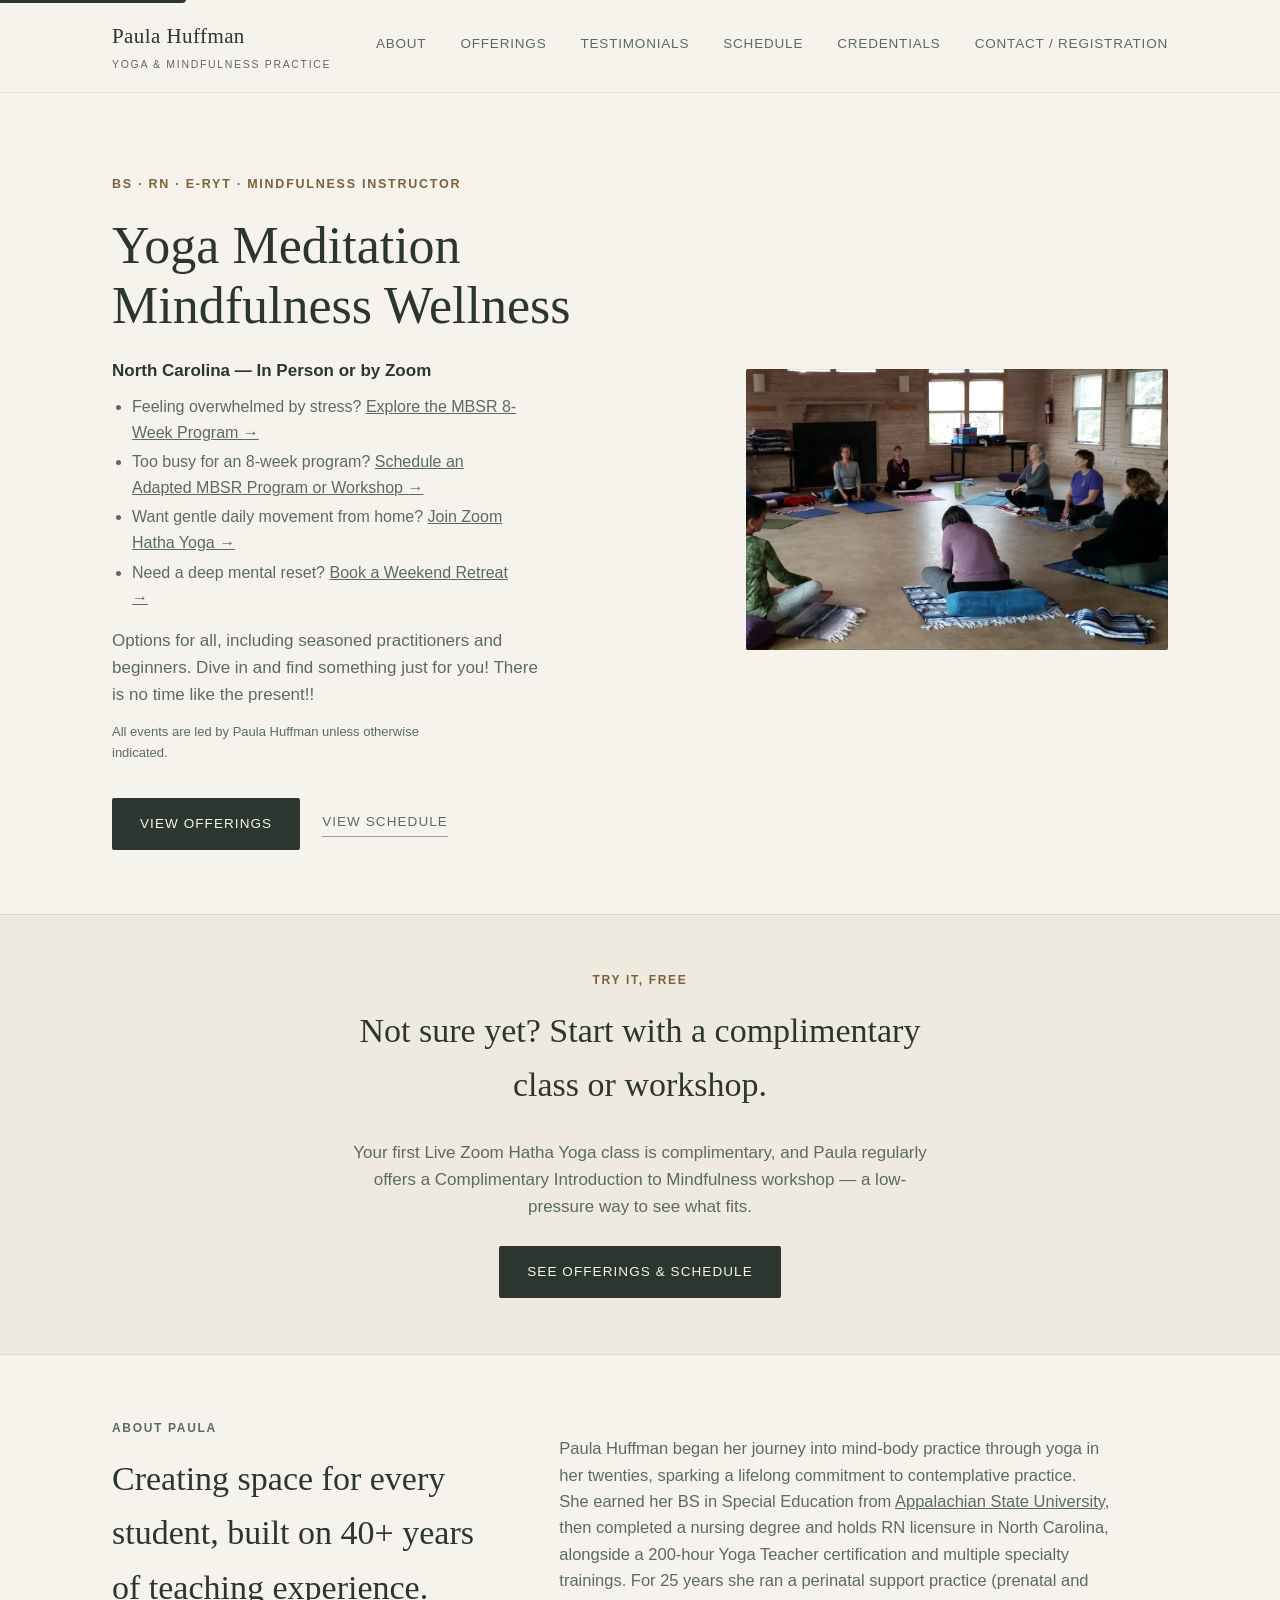
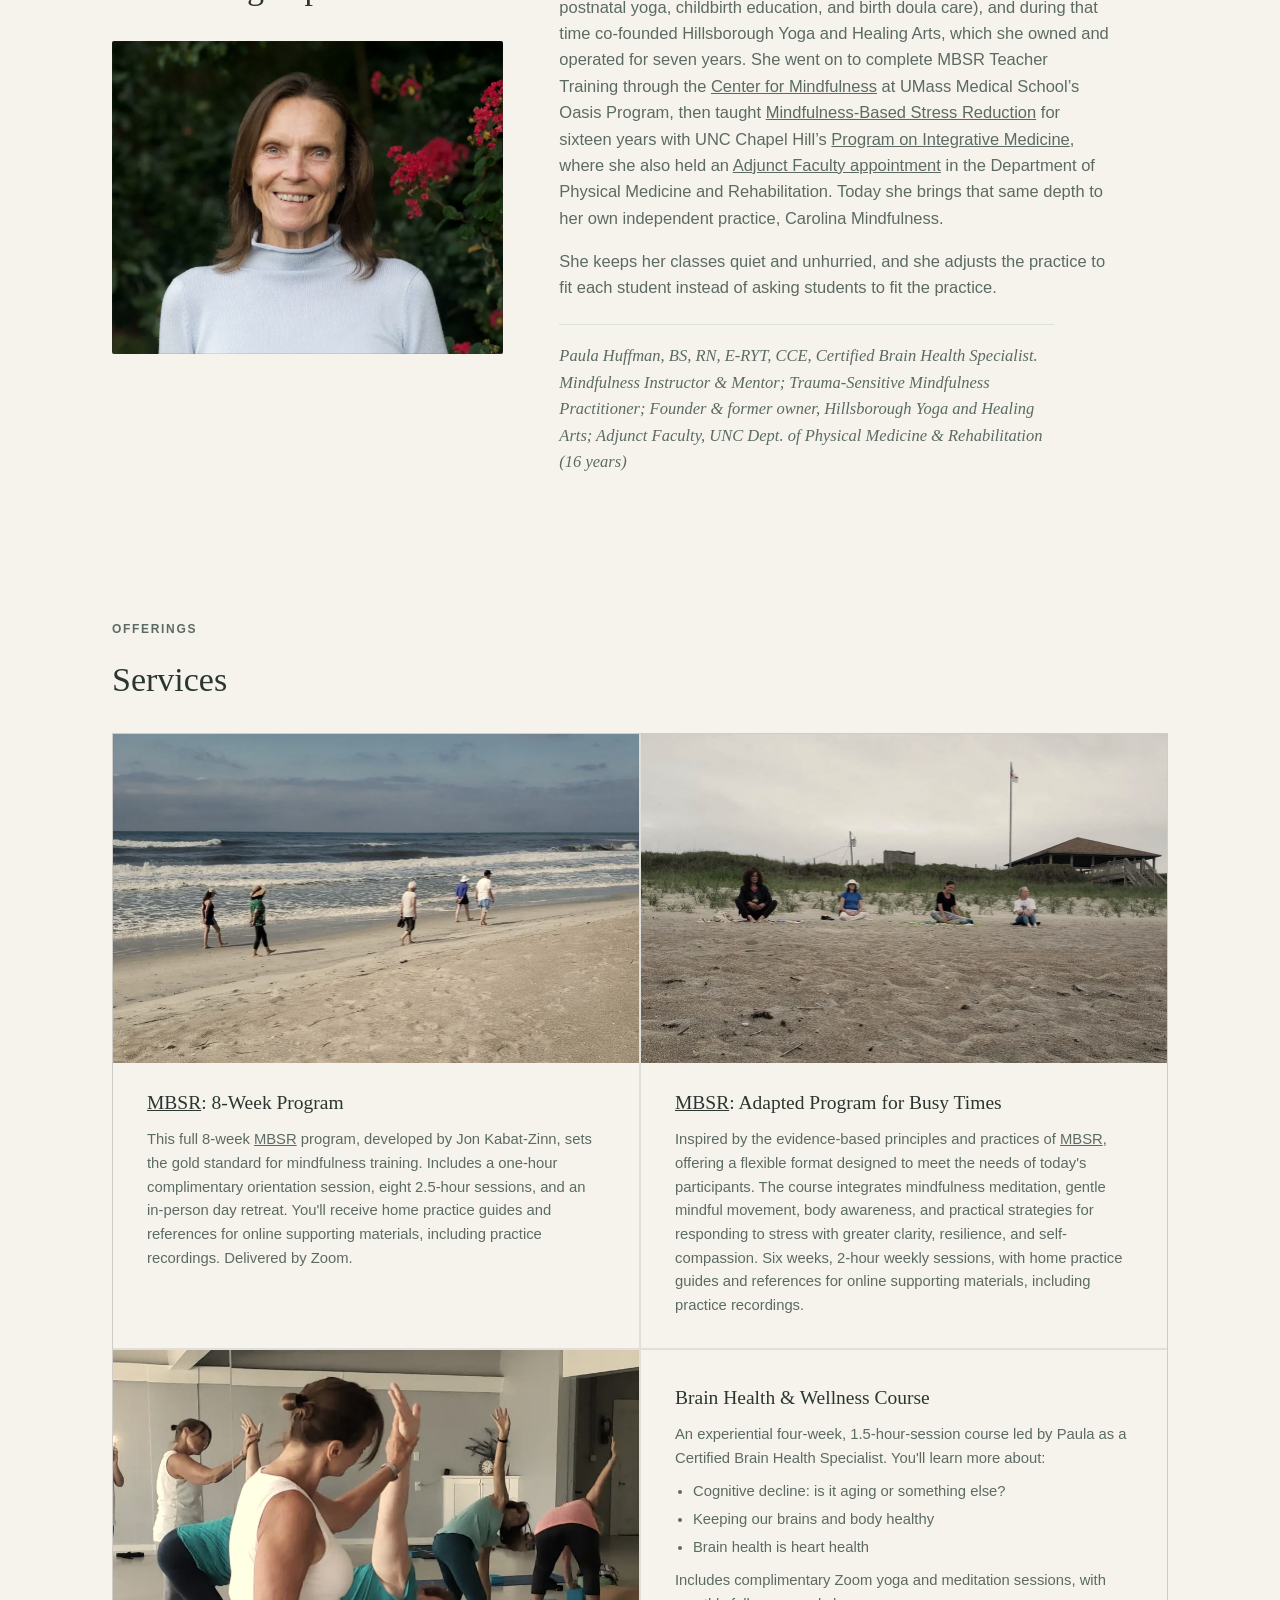
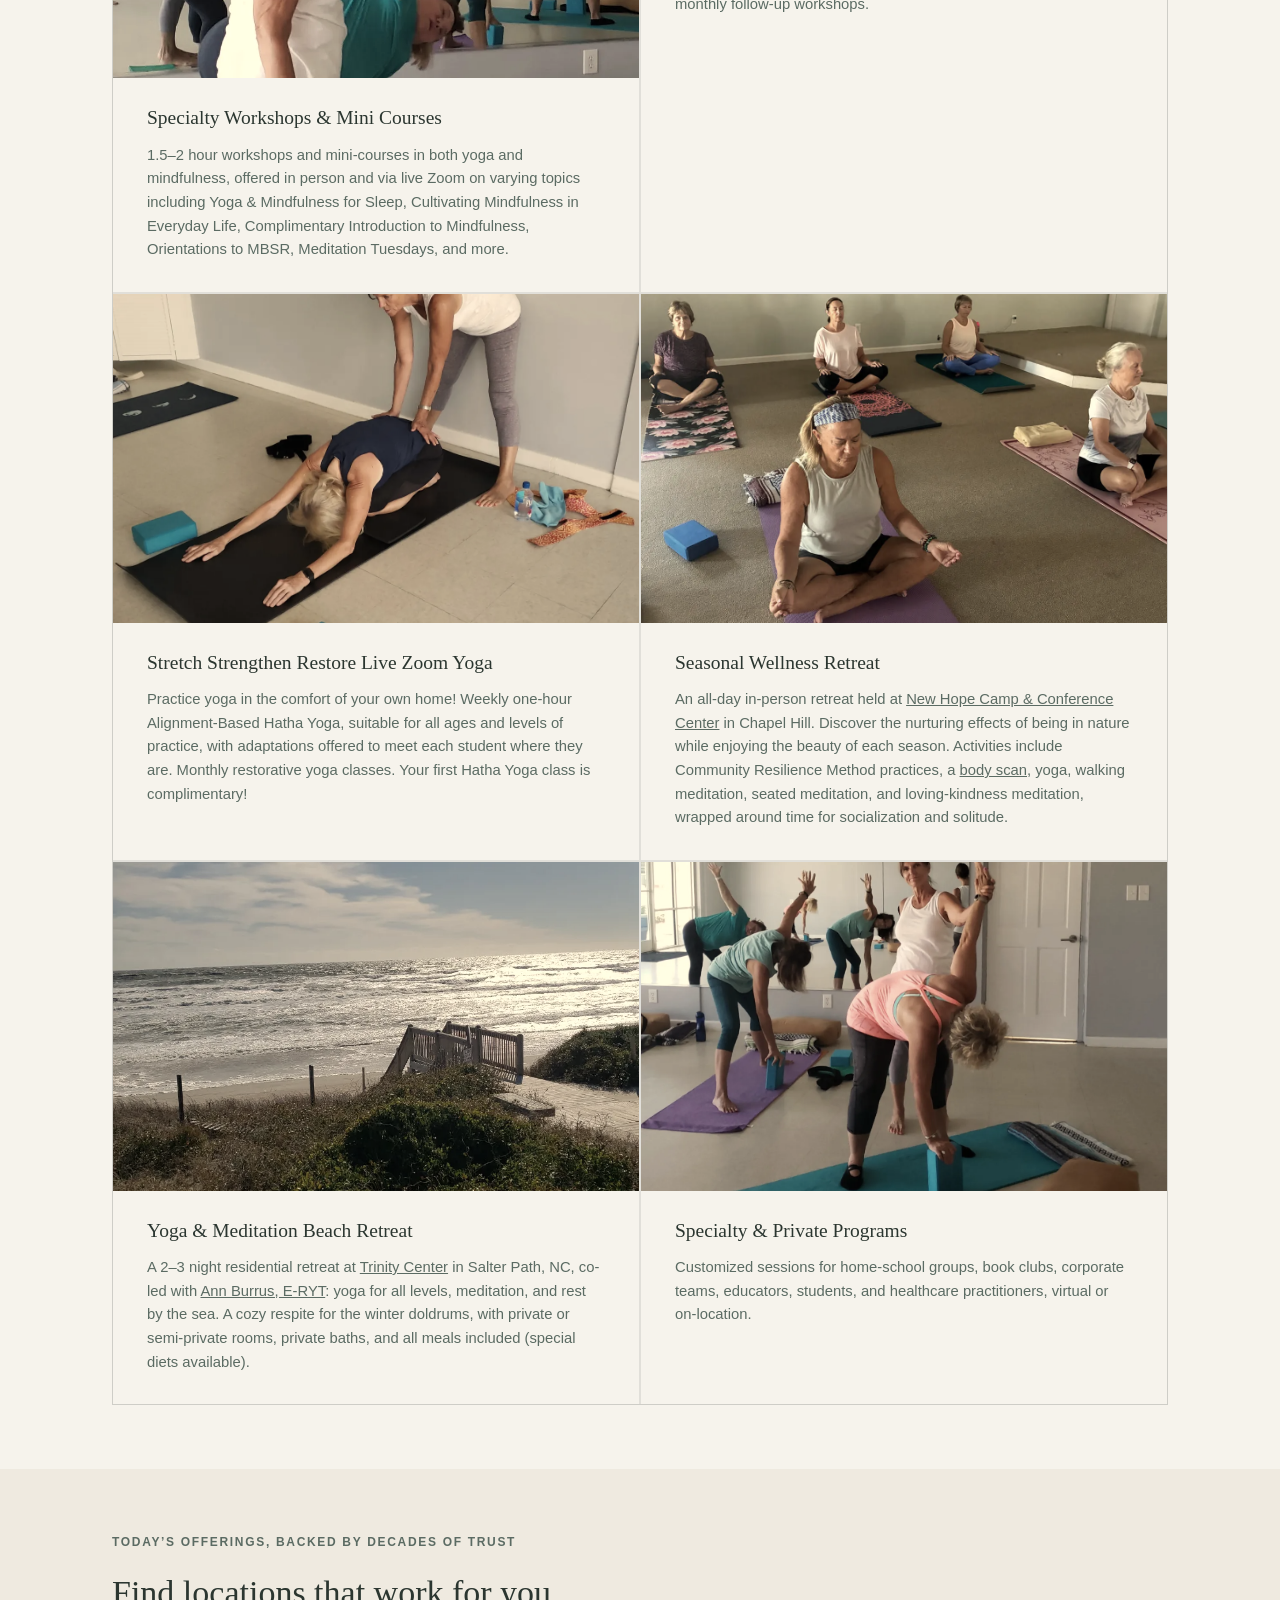
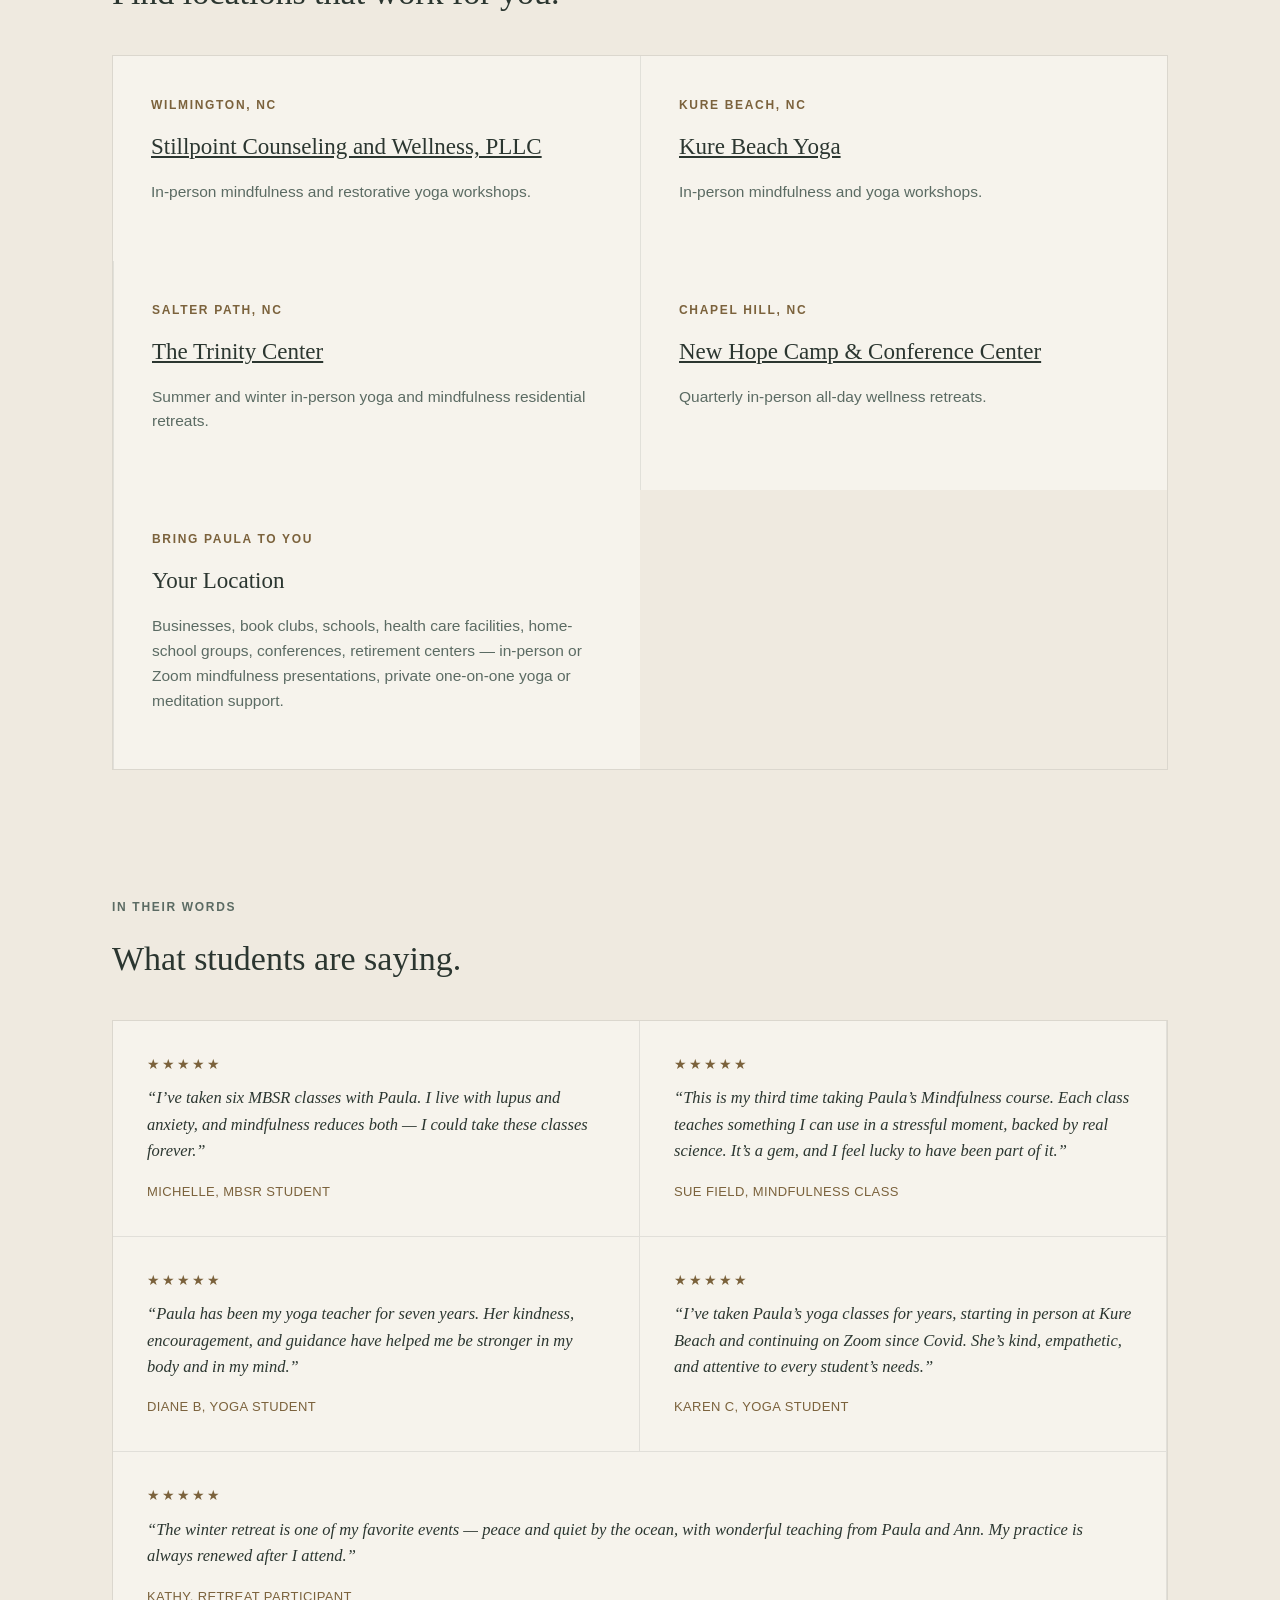
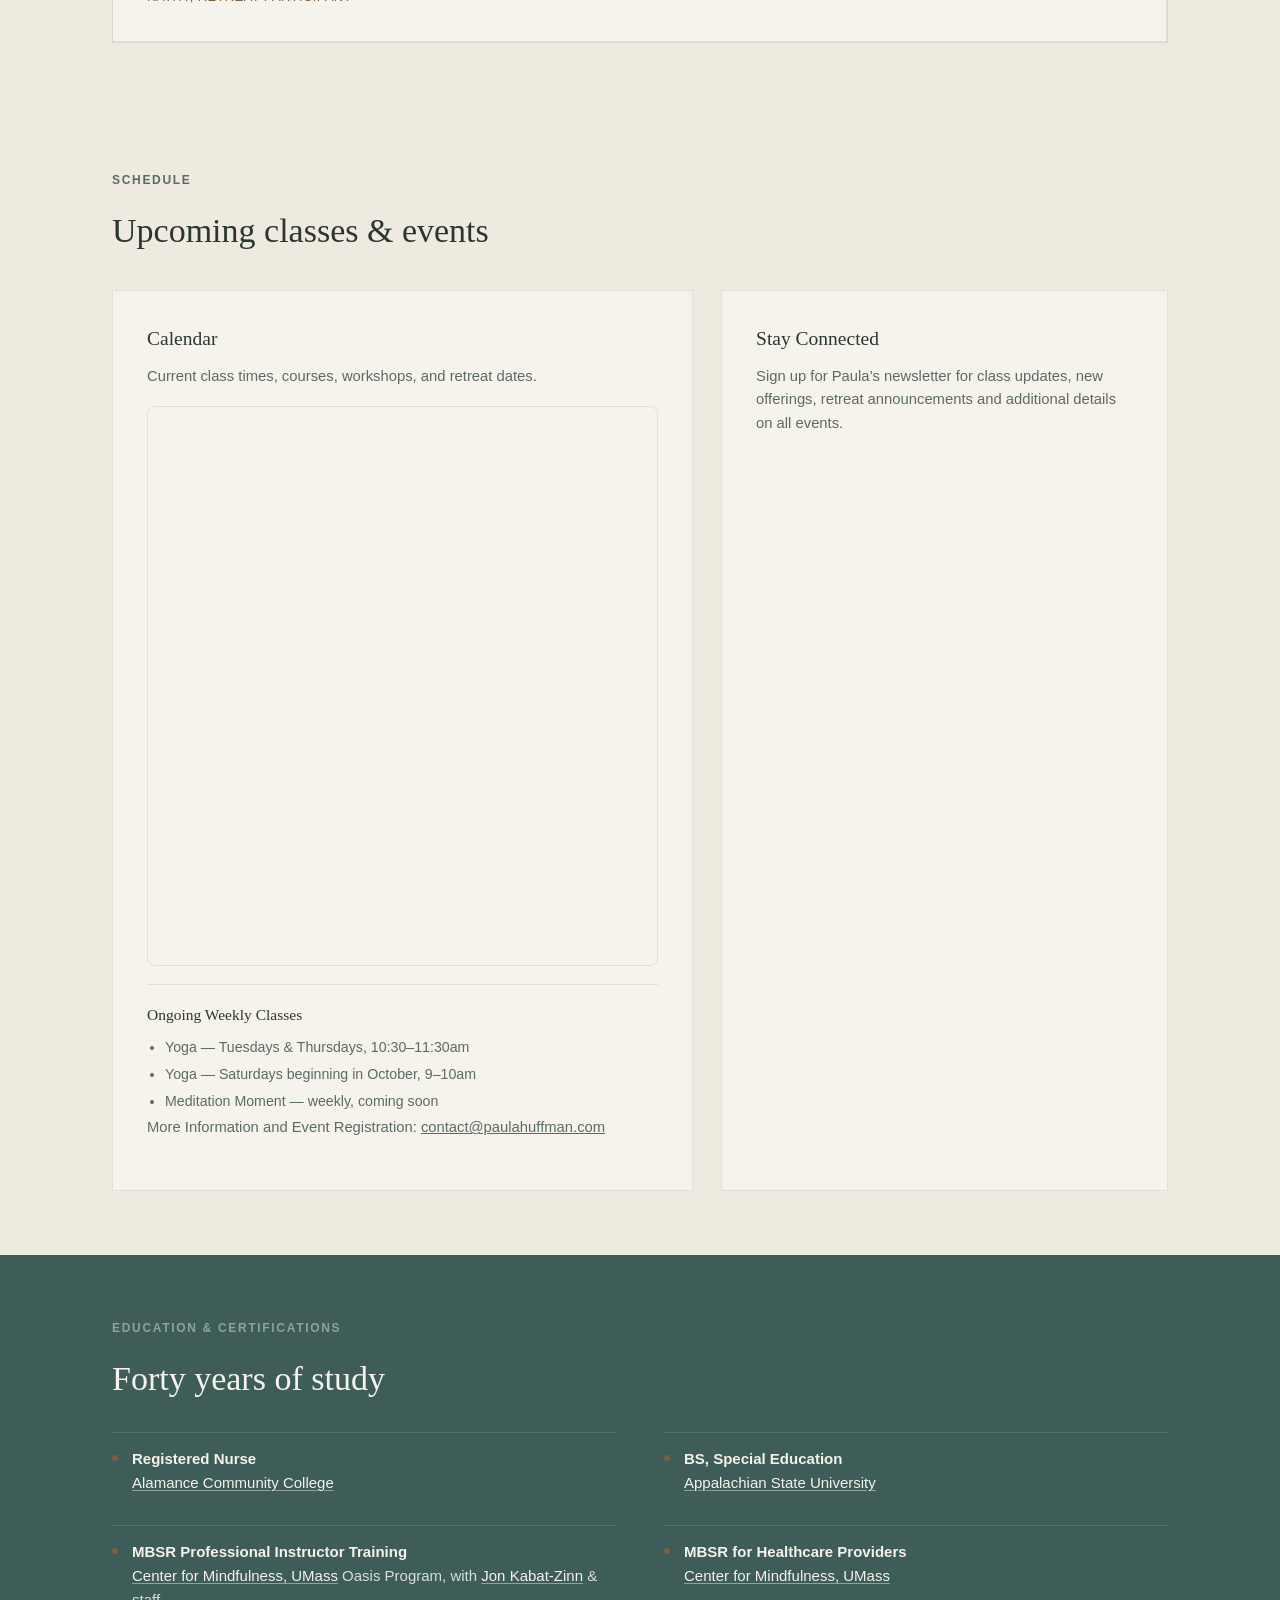
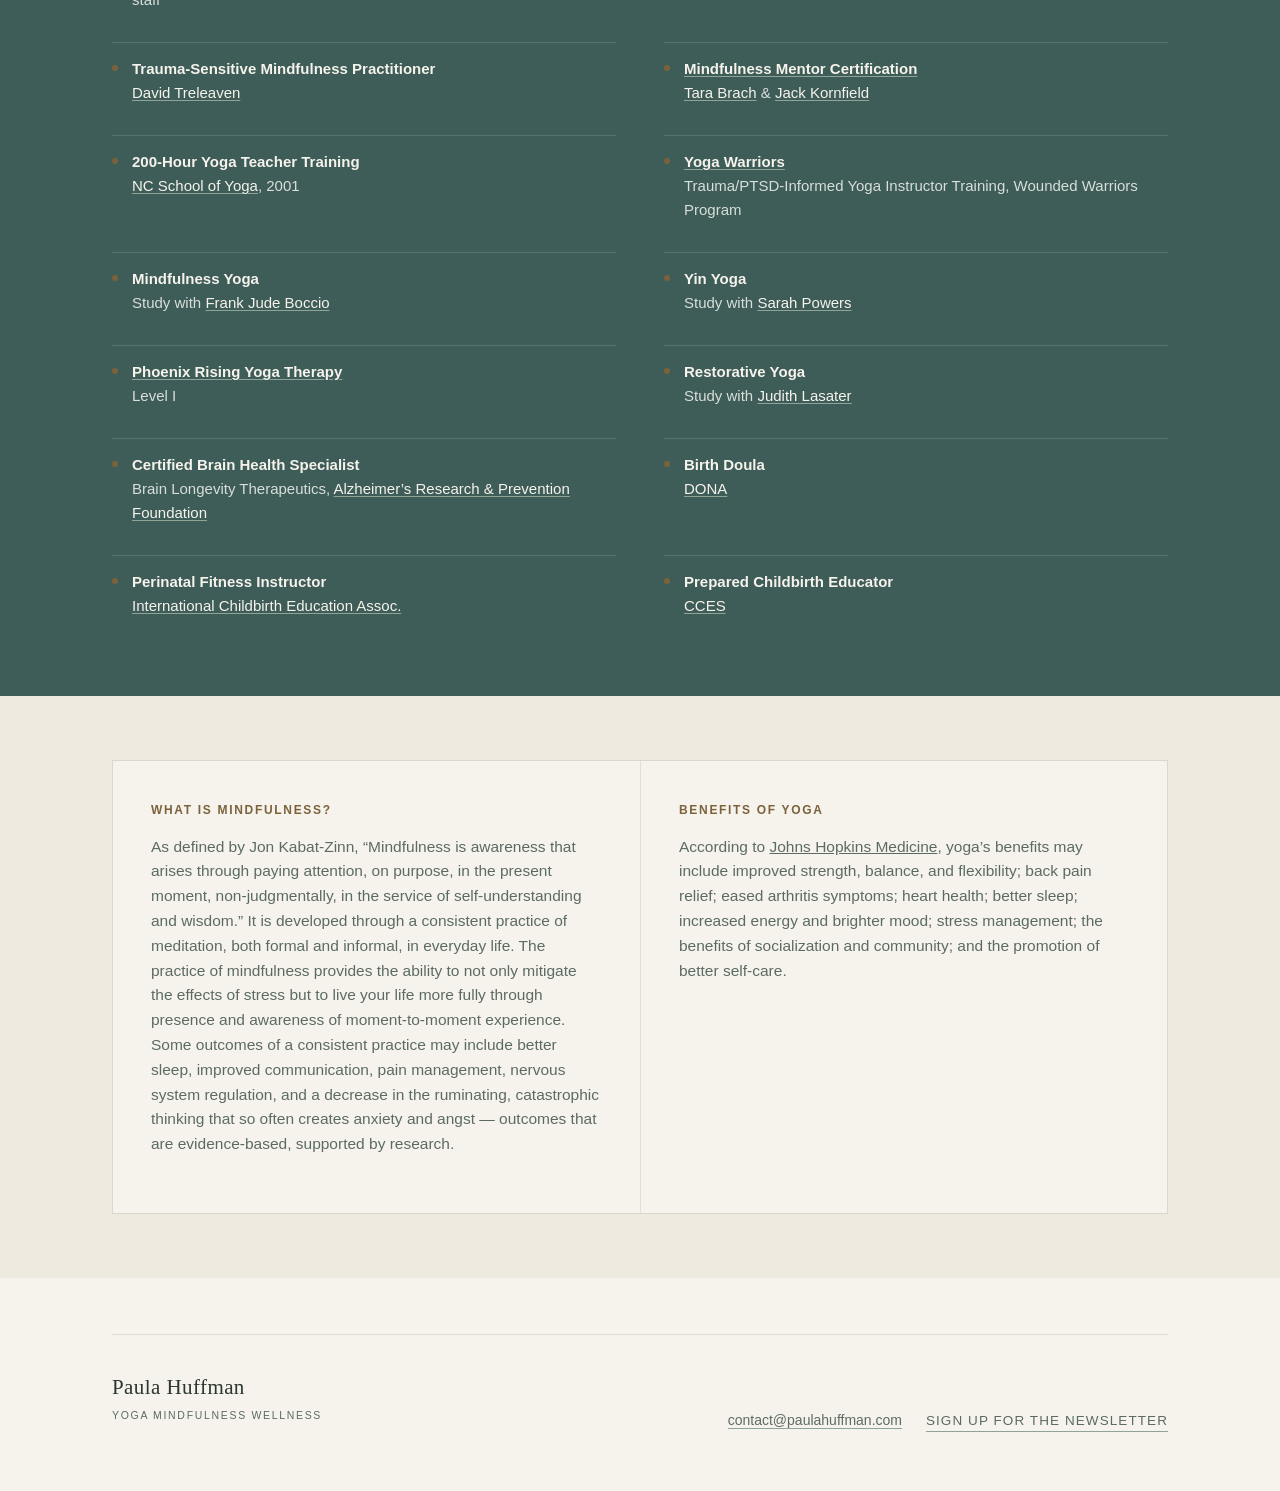
==== index.html @ 6eb78cbe "Expand structured data and add image sitemap entries Add WebSite + hasOfferCatalog (Course/Service p" ====
<!DOCTYPE html>
<html lang="en">
<head>
<meta charset="UTF-8">
<meta name="viewport" content="width=device-width, initial-scale=1.0">
<meta http-equiv="Content-Security-Policy" content="default-src 'self'; script-src 'self' https://app.icontact.com https://www.google.com https://www.gstatic.com https://www.googletagmanager.com; style-src 'self' 'unsafe-inline' https://app.icontact.com; frame-src https://calendar.google.com https://www.google.com; img-src 'self' data: https://app.icontact.com https://www.gstatic.com https://www.googletagmanager.com https://www.google-analytics.com https://*.google-analytics.com https://*.analytics.google.com; connect-src 'self' https://app.icontact.com https://www.google.com https://www.googletagmanager.com https://www.google-analytics.com https://*.google-analytics.com https://*.analytics.google.com; font-src 'self'; base-uri 'self'; form-action 'self' https://app.icontact.com; object-src 'none';">
<meta name="referrer" content="strict-origin-when-cross-origin">
<!-- Google Tag Manager -->
<script src="js/gtm-loader.js"></script>
<!-- End Google Tag Manager -->
<script src="js/motion-flag.js"></script>
<title>Paula Huffman | Yoga, Mindfulness &amp; MBSR Classes in NC &amp; Online</title>
<meta name="description" content="Yoga, mindfulness, and MBSR courses with Paula Huffman, BS RN E-RYT. Live Zoom and in-person classes, workshops, and retreats in North Carolina.">
<link rel="canonical" href="https://paulahuffman.com/">
<link rel="icon" href="favicon.svg" type="image/svg+xml">
<link rel="alternate icon" href="favicon.ico">

<meta property="og:type" content="website">
<meta property="og:url" content="https://paulahuffman.com/">
<meta property="og:title" content="Paula Huffman: Yoga, Mindfulness &amp; Integrative Practice">
<meta property="og:description" content="Yoga, mindfulness, and MBSR courses with Paula Huffman, BS RN E-RYT. Live Zoom and in-person classes, workshops, and retreats in North Carolina.">
<meta property="og:image" content="https://paulahuffman.com/images/about-headshot.jpg">
<meta property="og:locale" content="en_US">

<meta name="twitter:card" content="summary_large_image">
<meta name="twitter:title" content="Paula Huffman: Yoga, Mindfulness &amp; Integrative Practice">
<meta name="twitter:description" content="Yoga, mindfulness, and MBSR courses with Paula Huffman, BS RN E-RYT. Live Zoom and in-person classes, workshops, and retreats in North Carolina.">
<meta name="twitter:image" content="https://paulahuffman.com/images/about-headshot.jpg">

<script type="application/ld+json">
{
  "@context": "https://schema.org",
  "@graph": [
    {
      "@type": "WebSite",
      "@id": "https://paulahuffman.com/#website",
      "url": "https://paulahuffman.com/",
      "name": "Paula Huffman | Yoga, Mindfulness & MBSR Classes in NC & Online",
      "inLanguage": "en-US",
      "about": { "@id": "https://paulahuffman.com/#person" }
    },
    {
      "@type": "Person",
      "@id": "https://paulahuffman.com/#person",
      "name": "Paula Huffman",
      "url": "https://paulahuffman.com/",
      "image": "https://paulahuffman.com/images/about-headshot.jpg",
      "jobTitle": "Yoga & Mindfulness Instructor",
      "description": "Registered Nurse, E-RYT yoga teacher, and MBSR instructor with 40+ years in health and education, teaching yoga, mindfulness, and MBSR courses via Zoom and in-person in North Carolina.",
      "alumniOf": {
        "@type": "CollegeOrUniversity",
        "name": "UNC Chapel Hill School of Medicine, Program on Integrative Medicine"
      },
      "hasCredential": [
        { "@type": "EducationalOccupationalCredential", "credentialCategory": "Registered Nurse (RN)" },
        { "@type": "EducationalOccupationalCredential", "credentialCategory": "E-RYT (Experienced Registered Yoga Teacher)" },
        { "@type": "EducationalOccupationalCredential", "credentialCategory": "Mindfulness-Based Stress Reduction (MBSR) Instructor" }
      ],
      "knowsAbout": ["Mindfulness-Based Stress Reduction", "Restorative Yoga", "Yoga Therapy", "Brain Health", "Trauma-Sensitive Mindfulness"],
      "sameAs": ["https://www.google.com/search?kgmid=/g/11zxn520dd", "https://www.linkedin.com/in/paula-huffman-a95ba1229"],
      "makesOffer": [
        {
          "@type": "Offer",
          "itemOffered": {
            "@type": "Service",
            "name": "In-Person Yoga, Mindfulness & MBSR Instruction",
            "areaServed": [
              { "@type": "Place", "name": "Wilmington, NC & the Cape Fear Coast" },
              { "@type": "Place", "name": "NC Triangle (Orange & Durham Counties)" }
            ]
          }
        },
        {
          "@type": "Offer",
          "itemOffered": {
            "@type": "Service",
            "name": "Virtual Yoga, Mindfulness & MBSR Instruction via Zoom",
            "areaServed": { "@type": "State", "name": "North Carolina" }
          }
        }
      ],
      "hasOfferCatalog": {
        "@type": "OfferCatalog",
        "name": "Yoga, Mindfulness & MBSR Offerings",
        "itemListElement": [
          {
            "@type": "Offer",
            "itemOffered": {
              "@type": "Course",
              "name": "MBSR: 8-Week Program",
              "description": "An 8-week Mindfulness-Based Stress Reduction program developed by Jon Kabat-Zinn, delivered by Zoom, with a complimentary orientation, eight 2.5-hour sessions, and an in-person day retreat.",
              "provider": { "@id": "https://paulahuffman.com/#person" }
            }
          },
          {
            "@type": "Offer",
            "itemOffered": {
              "@type": "Course",
              "name": "MBSR: Adapted Program for Busy Times",
              "description": "A flexible six-week mindfulness and mindful movement course inspired by MBSR, with weekly 2-hour sessions.",
              "provider": { "@id": "https://paulahuffman.com/#person" }
            }
          },
          {
            "@type": "Offer",
            "itemOffered": {
              "@type": "Course",
              "name": "Specialty Workshops & Mini Courses",
              "description": "1.5-2 hour yoga and mindfulness workshops and mini-courses offered in person and via live Zoom on topics including Yoga & Mindfulness for Sleep and Cultivating Mindfulness in Everyday Life.",
              "provider": { "@id": "https://paulahuffman.com/#person" }
            }
          },
          {
            "@type": "Offer",
            "itemOffered": {
              "@type": "Course",
              "name": "Brain Health & Wellness Course",
              "description": "A four-week experiential course led by a Certified Brain Health Specialist, including complimentary Zoom yoga and meditation sessions.",
              "provider": { "@id": "https://paulahuffman.com/#person" }
            }
          },
          {
            "@type": "Offer",
            "itemOffered": {
              "@type": "Service",
              "name": "Stretch Strengthen Restore Live Zoom Yoga",
              "serviceType": "Yoga Instruction",
              "description": "Weekly one-hour Alignment-Based Hatha Yoga classes via Zoom, suitable for all ages and levels, with a complimentary first class.",
              "provider": { "@id": "https://paulahuffman.com/#person" }
            }
          },
          {
            "@type": "Offer",
            "itemOffered": {
              "@type": "Service",
              "name": "Seasonal Wellness Retreat",
              "serviceType": "Yoga & Mindfulness Retreat",
              "description": "An all-day in-person retreat at New Hope Camp & Conference Center in Chapel Hill combining yoga, walking meditation, seated meditation, and loving-kindness meditation.",
              "provider": { "@id": "https://paulahuffman.com/#person" },
              "areaServed": { "@type": "Place", "name": "Chapel Hill, NC" }
            }
          },
          {
            "@type": "Offer",
            "itemOffered": {
              "@type": "Service",
              "name": "Yoga & Meditation Beach Retreat",
              "serviceType": "Yoga & Mindfulness Retreat",
              "description": "A 2-3 night residential yoga and meditation retreat at Trinity Center in Salter Path, NC, co-led with Ann Burrus, E-RYT.",
              "provider": { "@id": "https://paulahuffman.com/#person" },
              "areaServed": { "@type": "Place", "name": "Salter Path, NC" }
            }
          },
          {
            "@type": "Offer",
            "itemOffered": {
              "@type": "Service",
              "name": "Specialty & Private Programs",
              "description": "Customized yoga and mindfulness sessions for home-school groups, book clubs, corporate teams, educators, students, and healthcare practitioners, virtual or on-location.",
              "provider": { "@id": "https://paulahuffman.com/#person" }
            }
          }
        ]
      },
      "review": [
        { "@type": "Review", "reviewBody": "I've taken six MBSR classes with Paula. I live with lupus and anxiety, and mindfulness reduces both - I could take these classes forever.", "author": { "@type": "Person", "name": "Michelle" }, "reviewRating": { "@type": "Rating", "ratingValue": "5", "bestRating": "5" } },
        { "@type": "Review", "reviewBody": "This is my third time taking Paula's Mindfulness course. Each class teaches something I can use in a stressful moment, backed by real science. It's a gem, and I feel lucky to have been part of it.", "author": { "@type": "Person", "name": "Sue Field" }, "reviewRating": { "@type": "Rating", "ratingValue": "5", "bestRating": "5" } },
        { "@type": "Review", "reviewBody": "Paula has been my yoga teacher for seven years. Her kindness, encouragement, and guidance have helped me be stronger in my body and in my mind.", "author": { "@type": "Person", "name": "Diane B" }, "reviewRating": { "@type": "Rating", "ratingValue": "5", "bestRating": "5" } },
        { "@type": "Review", "reviewBody": "I've taken Paula's yoga classes for years, starting in person at Kure Beach and continuing on Zoom since Covid. She's kind, empathetic, and attentive to every student's needs.", "author": { "@type": "Person", "name": "Karen C" }, "reviewRating": { "@type": "Rating", "ratingValue": "5", "bestRating": "5" } },
        { "@type": "Review", "reviewBody": "The winter retreat is one of my favorite events - peace and quiet by the ocean, with wonderful teaching from Paula and Ann. My practice is always renewed after I attend.", "author": { "@type": "Person", "name": "Kathy" }, "reviewRating": { "@type": "Rating", "ratingValue": "5", "bestRating": "5" } }
      ]
    }
  ]
}
</script>
<link rel="stylesheet" href="css/main.css">
</head>
<body>
<a href="#main-content" class="skip-link">Skip to main content</a>
<!-- Google Tag Manager (noscript) -->
<noscript><iframe src="https://www.googletagmanager.com/ns.html?id=GTM-5GCBZDFH"
height="0" width="0" style="display:none;visibility:hidden"></iframe></noscript>
<!-- End Google Tag Manager (noscript) -->

<header>
  <div class="wrap">
    <div class="wordmark">Paula Huffman<small>Yoga &amp; Mindfulness Practice</small></div>
    <nav aria-label="Main Navigation">
      <a href="#about">About</a>
      <a href="#offerings">Offerings</a>
      <a href="#testimonials">Testimonials</a>
      <a href="#schedule">Schedule</a>
      <a href="#credentials">Credentials</a>
      <a href="#contact">Contact / Registration</a>
    </nav>
  </div>
</header>

<main id="main-content">
<section class="hero">
  <div class="wrap">
    <div>
      <span class="eyebrow hero-load d1">BS &middot; RN &middot; E&#8209;RYT &middot; Mindfulness Instructor</span>
      <h1 class="hero-load d2">Yoga Meditation Mindfulness Wellness</h1>
      <p class="hero-lead hero-load d3">North Carolina &mdash; In Person or by Zoom</p>
      <ul class="hero-list hero-load d3">
        <li>Feeling overwhelmed by stress? <a href="#offerings">Explore the MBSR 8-Week Program &rarr;</a></li>
        <li>Too busy for an 8-week program? <a href="#offerings">Schedule an Adapted MBSR Program or Workshop &rarr;</a></li>
        <li>Want gentle daily movement from home? <a href="#offerings">Join Zoom Hatha Yoga &rarr;</a></li>
        <li>Need a deep mental reset? <a href="#offerings">Book a Weekend Retreat &rarr;</a></li>
      </ul>
      <p class="hero-sub hero-load d3">Options for all, including seasoned practitioners and beginners. Dive in and find something just for you! There is no time like the present!!</p>
      <p class="hero-fine hero-load d3">All events are led by Paula Huffman unless otherwise indicated.</p>
      <div class="cta-row hero-load d4">
        <a class="btn" href="#offerings">View Offerings</a>
        <a class="btn-ghost" href="#schedule">View Schedule</a>
      </div>
    </div>
    <div class="hero-portrait hero-load">
      <picture>
        <source srcset="images/hero-portrait.webp" type="image/webp">
        <img src="images/hero-portrait.jpg" alt="A group meditation circle at one of Paula's yoga and mindfulness retreats" width="1359" height="796" loading="eager" fetchpriority="high" decoding="async">
      </picture>
    </div>
  </div>
</section>

<section class="cta-banner reveal">
  <div class="wrap">
    <span class="eyebrow-sm">Try It, Free</span>
    <h2>Not sure yet? Start with a complimentary class or workshop.</h2>
    <p>Your first Live Zoom Hatha Yoga class is complimentary, and Paula regularly offers a Complimentary Introduction to Mindfulness workshop &mdash; a low-pressure way to see what fits.</p>
    <a class="btn" href="#offerings">See Offerings &amp; Schedule</a>
  </div>
</section>

<section class="about reveal" id="about">
  <div class="wrap">
    <div>
      <span class="eyebrow-sm">About Paula</span>
      <h2>Creating space for every student, built on 40+ years of teaching experience.</h2>
      <div class="about-photo">
        <picture>
          <source srcset="images/about-headshot.webp" type="image/webp">
          <img src="images/about-headshot.jpg" alt="Paula Huffman, yoga and mindfulness instructor, smiling outdoors in front of flowering shrubs" width="1200" height="906" loading="lazy" decoding="async">
        </picture>
      </div>
    </div>
    <div>
      <p>Paula Huffman began her journey into mind-body practice through yoga in her twenties, sparking a lifelong commitment to contemplative practice. She earned her BS in Special Education from <a href="https://www.appstate.edu/" target="_blank" rel="noopener">Appalachian State University</a>, then completed a nursing degree and holds RN licensure in North Carolina, alongside a 200-hour Yoga Teacher certification and multiple specialty trainings. For 25 years she ran a perinatal support practice (prenatal and postnatal yoga, childbirth education, and birth doula care), and during that time co-founded Hillsborough Yoga and Healing Arts, which she owned and operated for seven years. She went on to complete MBSR Teacher Training through the <a href="https://www.ummhealth.org/services-treatments/center-mindfulness" target="_blank" rel="noopener">Center for Mindfulness</a> at UMass Medical School&rsquo;s Oasis Program, then taught <a href="https://en.wikipedia.org/wiki/Mindfulness-based_stress_reduction" target="_blank" rel="noopener">Mindfulness-Based Stress Reduction</a> for sixteen years with UNC Chapel Hill&rsquo;s <a href="https://www.med.unc.edu/phyrehab/pim/" target="_blank" rel="noopener">Program on Integrative Medicine</a>, where she also held an <a href="https://www.med.unc.edu/phyrehab/pim/directory/paula-huffman-bs-rn-eryt/" target="_blank" rel="noopener">Adjunct Faculty appointment</a> in the Department of Physical Medicine and Rehabilitation. Today she brings that same depth to her own independent practice, Carolina Mindfulness.</p>
      <p>She keeps her classes quiet and unhurried, and she adjusts the practice to fit each student instead of asking students to fit the practice.</p>
      <p class="credential-line">Paula Huffman, BS, RN, E&#8209;RYT, CCE, Certified Brain Health Specialist. Mindfulness Instructor &amp; Mentor; Trauma&#8209;Sensitive Mindfulness Practitioner; Founder &amp; former owner, Hillsborough Yoga and Healing Arts; Adjunct Faculty, UNC Dept. of Physical Medicine &amp; Rehabilitation (16 years)</p>
    </div>
  </div>
</section>

<section class="offerings reveal" id="offerings">
  <div class="wrap">
    <span class="eyebrow-sm">Offerings</span>
    <h2>Services</h2>
    <div class="services-grid">
      <article class="service-card has-photo">
        <div class="service-photo"><picture>
          <source srcset="images/offering-mbsr-8week.webp" type="image/webp">
          <img src="images/offering-mbsr-8week.jpg" alt="A group mindfulness walking meditation on the beach during Paula's MBSR program" width="1054" height="658" loading="lazy" decoding="async">
        </picture></div>
        <div class="service-body">
          <h3><a href="https://en.wikipedia.org/wiki/Mindfulness-based_stress_reduction" target="_blank" rel="noopener">MBSR</a>: 8-Week Program</h3>
          <p>This full 8-week <a href="https://en.wikipedia.org/wiki/Mindfulness-based_stress_reduction" target="_blank" rel="noopener">MBSR</a> program, developed by Jon Kabat-Zinn, sets the gold standard for mindfulness training. Includes a one-hour complimentary orientation session, eight 2.5-hour sessions, and an in-person day retreat. You'll receive home practice guides and references for online supporting materials, including practice recordings. Delivered by Zoom.</p>
        </div>
      </article>
      <article class="service-card has-photo">
        <div class="service-photo"><picture>
          <source srcset="images/offering-mbsr-adapted.webp" type="image/webp">
          <img src="images/offering-mbsr-adapted.jpg" alt="A group in mindfulness meditation on the beach during Paula's adapted MBSR program" width="1054" height="658" loading="lazy" decoding="async">
        </picture></div>
        <div class="service-body">
          <h3><a href="https://en.wikipedia.org/wiki/Mindfulness-based_stress_reduction" target="_blank" rel="noopener">MBSR</a>: Adapted Program for Busy Times</h3>
          <p>Inspired by the evidence-based principles and practices of <a href="https://en.wikipedia.org/wiki/Mindfulness-based_stress_reduction" target="_blank" rel="noopener">MBSR</a>, offering a flexible format designed to meet the needs of today's participants. The course integrates mindfulness meditation, gentle mindful movement, body awareness, and practical strategies for responding to stress with greater clarity, resilience, and self-compassion. Six weeks, 2-hour weekly sessions, with home practice guides and references for online supporting materials, including practice recordings.</p>
        </div>
      </article>
      <article class="service-card has-photo">
        <div class="service-photo"><picture>
          <source srcset="images/offering-workshops.webp" type="image/webp">
          <img src="images/offering-workshops.jpg" alt="Paula guiding students through a standing yoga stretch in a group workshop" width="924" height="1366" style="object-position:center 20%" loading="lazy" decoding="async">
        </picture></div>
        <div class="service-body">
          <h3>Specialty Workshops &amp; Mini Courses</h3>
          <p>1.5&ndash;2 hour workshops and mini-courses in both yoga and mindfulness, offered in person and via live Zoom on varying topics including Yoga &amp; Mindfulness for Sleep, Cultivating Mindfulness in Everyday Life, Complimentary Introduction to Mindfulness, Orientations to MBSR, Meditation Tuesdays, and more.</p>
        </div>
      </article>
      <article class="service-card">
        <h3>Brain Health &amp; Wellness Course</h3>
        <p>An experiential four-week, 1.5-hour-session course led by Paula as a Certified Brain Health Specialist. You'll learn more about:</p>
        <ul>
          <li>Cognitive decline: is it aging or something else?</li>
          <li>Keeping our brains and body healthy</li>
          <li>Brain health is heart health</li>
        </ul>
        <p>Includes complimentary Zoom yoga and meditation sessions, with monthly follow-up workshops.</p>
      </article>
      <article class="service-card has-photo">
        <div class="service-photo"><picture>
          <source srcset="images/offering-restore.webp" type="image/webp">
          <img src="images/offering-restore.jpg" alt="Paula assisting a student in a restorative forward fold" width="1233" height="1200" loading="lazy" decoding="async">
        </picture></div>
        <div class="service-body">
          <h3>Stretch Strengthen Restore Live Zoom Yoga</h3>
          <p>Practice yoga in the comfort of your own home! Weekly one-hour Alignment-Based Hatha Yoga, suitable for all ages and levels of practice, with adaptations offered to meet each student where they are. Monthly restorative yoga classes. Your first Hatha Yoga class is complimentary!</p>
        </div>
      </article>
      <article class="service-card has-photo">
        <div class="service-photo"><picture>
          <source srcset="images/offering-seasonal-retreat.webp" type="image/webp">
          <img src="images/offering-seasonal-retreat.jpg" alt="Students in seated mindfulness meditation during one of Paula's yoga classes" width="1200" height="770" loading="lazy" decoding="async">
        </picture></div>
        <div class="service-body">
          <h3>Seasonal Wellness Retreat</h3>
          <p>An all-day in-person retreat held at <a href="https://www.newhopeccc.org/" target="_blank" rel="noopener">New Hope Camp &amp; Conference Center</a> in Chapel Hill. Discover the nurturing effects of being in nature while enjoying the beauty of each season. Activities include Community Resilience Method practices, a <a href="https://ggia.berkeley.edu/practice/body_scan_meditation" target="_blank" rel="noopener">body scan</a>, yoga, walking meditation, seated meditation, and loving-kindness meditation, wrapped around time for socialization and solitude.</p>
        </div>
      </article>
      <article class="service-card has-photo">
        <div class="service-photo"><picture>
          <source srcset="images/offering-beach-retreat.webp" type="image/webp">
          <img src="images/offering-beach-retreat.jpg" alt="The beach boardwalk at Trinity Center in Salter Path, NC, site of Paula's yoga and meditation beach retreat" width="816" height="1144" loading="lazy" decoding="async">
        </picture></div>
        <div class="service-body">
          <h3>Yoga &amp; Meditation Beach Retreat</h3>
          <p>A 2&ndash;3 night residential retreat at <a href="https://trinity-ctr.org/" target="_blank" rel="noopener">Trinity Center</a> in Salter Path, NC, co-led with <a href="https://chathammills.studio/teachers/ann-burrus" target="_blank" rel="noopener">Ann Burrus, E&#8209;RYT</a>: yoga for all levels, meditation, and rest by the sea. A cozy respite for the winter doldrums, with private or semi-private rooms, private baths, and all meals included (special diets available).</p>
        </div>
      </article>
      <article class="service-card has-photo">
        <div class="service-photo"><picture>
          <source srcset="images/offering-private.webp" type="image/webp">
          <img src="images/offering-private.jpg" alt="Paula demonstrating a standing yoga pose during a private session" width="1329" height="1200" loading="lazy" decoding="async">
        </picture></div>
        <div class="service-body">
          <h3>Specialty &amp; Private Programs</h3>
          <p>Customized sessions for home-school groups, book clubs, corporate teams, educators, students, and healthcare practitioners, virtual or on-location.</p>
        </div>
      </article>
    </div>
  </div>
</section>

<section class="contexts reveal" id="practice">
  <div class="wrap">
    <span class="eyebrow-sm">Today&rsquo;s Offerings, Backed By Decades Of Trust</span>
    <h2>Find locations that work for you.</h2>
  </div>
  <div class="wrap" style="padding-top:8px;">
    <div class="context-grid">
      <div class="context-card">
        <span class="eyebrow-sm">Wilmington, NC</span>
        <h3><a href="https://stillpointcounselingandwellness.com/" target="_blank" rel="noopener">Stillpoint Counseling and Wellness, PLLC</a></h3>
        <p>In-person mindfulness and restorative yoga workshops.</p>
      </div>
      <div class="context-card">
        <span class="eyebrow-sm">Kure Beach, NC</span>
        <h3><a href="https://kurebeachyoga.com" target="_blank" rel="noopener">Kure Beach Yoga</a></h3>
        <p>In-person mindfulness and yoga workshops.</p>
      </div>
      <div class="context-card">
        <span class="eyebrow-sm">Salter Path, NC</span>
        <h3><a href="https://trinity-ctr.org/" target="_blank" rel="noopener">The Trinity Center</a></h3>
        <p>Summer and winter in-person yoga and mindfulness residential retreats.</p>
      </div>
      <div class="context-card">
        <span class="eyebrow-sm">Chapel Hill, NC</span>
        <h3><a href="https://www.newhopeccc.org/" target="_blank" rel="noopener">New Hope Camp &amp; Conference Center</a></h3>
        <p>Quarterly in-person all-day wellness retreats.</p>
      </div>
      <div class="context-card">
        <span class="eyebrow-sm">Bring Paula To You</span>
        <h3>Your Location</h3>
        <p>Businesses, book clubs, schools, health care facilities, home-school groups, conferences, retirement centers &mdash; in-person or Zoom mindfulness presentations, private one-on-one yoga or meditation support.</p>
      </div>
    </div>
  </div>
</section>

<section class="testimonials reveal" id="testimonials">
  <div class="wrap">
    <span class="eyebrow-sm">In Their Words</span>
    <h2>What students are saying.</h2>
  </div>
  <div class="wrap" style="padding-top:8px;">
    <div class="testimonial-grid">
      <div class="testimonial-card">
        <span class="testimonial-stars" role="img" aria-label="5 out of 5 stars">&#9733;&#9733;&#9733;&#9733;&#9733;</span>
        <p>&ldquo;I&rsquo;ve taken six MBSR classes with Paula. I live with lupus and anxiety, and mindfulness reduces both &mdash; I could take these classes forever.&rdquo;</p>
        <span class="testimonial-name">Michelle, MBSR Student</span>
      </div>
      <div class="testimonial-card">
        <span class="testimonial-stars" role="img" aria-label="5 out of 5 stars">&#9733;&#9733;&#9733;&#9733;&#9733;</span>
        <p>&ldquo;This is my third time taking Paula&rsquo;s Mindfulness course. Each class teaches something I can use in a stressful moment, backed by real science. It&rsquo;s a gem, and I feel lucky to have been part of it.&rdquo;</p>
        <span class="testimonial-name">Sue Field, Mindfulness Class</span>
      </div>
      <div class="testimonial-card">
        <span class="testimonial-stars" role="img" aria-label="5 out of 5 stars">&#9733;&#9733;&#9733;&#9733;&#9733;</span>
        <p>&ldquo;Paula has been my yoga teacher for seven years. Her kindness, encouragement, and guidance have helped me be stronger in my body and in my mind.&rdquo;</p>
        <span class="testimonial-name">Diane B, Yoga Student</span>
      </div>
      <div class="testimonial-card">
        <span class="testimonial-stars" role="img" aria-label="5 out of 5 stars">&#9733;&#9733;&#9733;&#9733;&#9733;</span>
        <p>&ldquo;I&rsquo;ve taken Paula&rsquo;s yoga classes for years, starting in person at Kure Beach and continuing on Zoom since Covid. She&rsquo;s kind, empathetic, and attentive to every student&rsquo;s needs.&rdquo;</p>
        <span class="testimonial-name">Karen C, Yoga Student</span>
      </div>
      <div class="testimonial-card">
        <span class="testimonial-stars" role="img" aria-label="5 out of 5 stars">&#9733;&#9733;&#9733;&#9733;&#9733;</span>
        <p>&ldquo;The winter retreat is one of my favorite events &mdash; peace and quiet by the ocean, with wonderful teaching from Paula and Ann. My practice is always renewed after I attend.&rdquo;</p>
        <span class="testimonial-name">Kathy, Retreat Participant</span>
      </div>
    </div>
  </div>
</section>

<section class="schedule reveal" id="schedule">
  <div class="wrap">
    <span class="eyebrow-sm">Schedule</span>
    <h2>Upcoming classes &amp; events</h2>
    <div class="schedule-grid">
      <div class="schedule-card">
        <h3>Calendar</h3>
        <p>Current class times, courses, workshops, and retreat dates.</p>
        <iframe class="schedule-embed" src="https://calendar.google.com/calendar/embed?src=paulashuffman%40gmail.com&amp;ctz=America%2FNew_York&amp;mode=AGENDA" title="Paula's class and event calendar"></iframe>
        <div class="schedule-weekly">
          <h4>Ongoing Weekly Classes</h4>
          <ul>
            <li>Yoga &mdash; Tuesdays &amp; Thursdays, 10:30&ndash;11:30am</li>
            <li>Yoga &mdash; Saturdays beginning in October, 9&ndash;10am</li>
            <li>Meditation Moment &mdash; weekly, coming soon</li>
          </ul>
        </div>
        <p class="schedule-registration">More Information and Event Registration: <a href="mailto:contact@paulahuffman.com">contact@paulahuffman.com</a></p>
      </div>
      <div class="schedule-card">
        <h3>Stay Connected</h3>
        <p>Sign up for Paula&rsquo;s newsletter for class updates, new offerings, retreat announcements and additional details on all events.</p>
        <div id="icontactSignupFormWrapper211"><script async src="https://app.icontact.com/icp/core/mycontacts/signup/designer/form/automatic?id=211&amp;cid=161339&amp;lid=2027&amp;divid=icontactSignupFormWrapper211"></script></div>
      </div>
    </div>
  </div>
</section>

<section class="credentials reveal" id="credentials">
  <div class="wrap">
    <span class="eyebrow-sm">Education &amp; Certifications</span>
    <h2>Forty years of study</h2>
    <ul class="cred-list">
      <li><span><b>Registered Nurse</b><br><a href="https://www.alamancecc.edu/nursing-department/" target="_blank" rel="noopener">Alamance Community College</a></span></li>
      <li><span><b>BS, Special Education</b><br><a href="https://www.appstate.edu/" target="_blank" rel="noopener">Appalachian State University</a></span></li>
      <li><span><b>MBSR Professional Instructor Training</b><br><a href="https://www.ummhealth.org/services-treatments/center-mindfulness" target="_blank" rel="noopener">Center for Mindfulness, UMass</a> Oasis Program, with <a href="https://jonkabat-zinn.com/" target="_blank" rel="noopener">Jon Kabat-Zinn</a> &amp; staff</span></li>
      <li><span><b>MBSR for Healthcare Providers</b><br><a href="https://www.ummhealth.org/services-treatments/center-mindfulness" target="_blank" rel="noopener">Center for Mindfulness, UMass</a></span></li>
      <li><span><b>Trauma-Sensitive Mindfulness Practitioner</b><br><a href="https://davidtreleaven.com/" target="_blank" rel="noopener">David Treleaven</a></span></li>
      <li><span><b><a href="https://mmtcp.soundstrue.com/" target="_blank" rel="noopener">Mindfulness Mentor Certification</a></b><br><a href="https://www.tarabrach.com/" target="_blank" rel="noopener">Tara Brach</a> &amp; <a href="https://jackkornfield.com/" target="_blank" rel="noopener">Jack Kornfield</a></span></li>
      <li><span><b>200-Hour Yoga Teacher Training</b><br><a href="https://web.archive.org/web/20041213205400/http://ncschoolofyoga.com/" target="_blank" rel="noopener">NC School of Yoga</a>, 2001</span></li>
      <li><span><b><a href="https://www.yogawarriors.com/" target="_blank" rel="noopener">Yoga Warriors</a></b><br>Trauma/PTSD-Informed Yoga Instructor Training, Wounded Warriors Program</span></li>
      <li><span><b>Mindfulness Yoga</b><br>Study with <a href="https://www.mindfulnessyoga.net/" target="_blank" rel="noopener">Frank Jude Boccio</a></span></li>
      <li><span><b>Yin Yoga</b><br>Study with <a href="https://www.sarahandtypowers.com/insight-yoga-institute/" target="_blank" rel="noopener">Sarah Powers</a></span></li>
      <li><span><b><a href="https://www.facebook.com/PhoenixRisingYogaTherapy/" target="_blank" rel="noopener">Phoenix Rising Yoga Therapy</a></b><br>Level I</span></li>
      <li><span><b>Restorative Yoga</b><br>Study with <a href="https://www.judithhansonlasater.com/" target="_blank" rel="noopener">Judith Lasater</a></span></li>
      <li><span><b>Certified Brain Health Specialist</b><br>Brain Longevity Therapeutics, <a href="https://alzheimersprevention.org/" target="_blank" rel="noopener">Alzheimer&rsquo;s Research &amp; Prevention Foundation</a></span></li>
      <li><span><b>Birth Doula</b><br><a href="https://dona.org/" target="_blank" rel="noopener">DONA</a></span></li>
      <li><span><b>Perinatal Fitness Instructor</b><br><a href="https://icea.org/" target="_blank" rel="noopener">International Childbirth Education Assoc.</a></span></li>
      <li><span><b>Prepared Childbirth Educator</b><br><a href="https://childbirtheducation.org/" target="_blank" rel="noopener">CCES</a></span></li>
    </ul>
  </div>
</section>

<section class="learn-more reveal">
  <div class="wrap">
    <div class="context-grid">
      <div class="context-card">
        <span class="eyebrow-sm">What Is Mindfulness?</span>
        <p>As defined by Jon Kabat-Zinn, &ldquo;Mindfulness is awareness that arises through paying attention, on purpose, in the present moment, non-judgmentally, in the service of self-understanding and wisdom.&rdquo; It is developed through a consistent practice of meditation, both formal and informal, in everyday life. The practice of mindfulness provides the ability to not only mitigate the effects of stress but to live your life more fully through presence and awareness of moment-to-moment experience. Some outcomes of a consistent practice may include better sleep, improved communication, pain management, nervous system regulation, and a decrease in the ruminating, catastrophic thinking that so often creates anxiety and angst &mdash; outcomes that are evidence-based, supported by research.</p>
      </div>
      <div class="context-card">
        <span class="eyebrow-sm">Benefits of Yoga</span>
        <p>According to <a href="https://www.hopkinsmedicine.org/health/wellness-and-prevention/9-benefits-of-yoga" target="_blank" rel="noopener">Johns Hopkins Medicine</a>, yoga&rsquo;s benefits may include improved strength, balance, and flexibility; back pain relief; eased arthritis symptoms; heart health; better sleep; increased energy and brighter mood; stress management; the benefits of socialization and community; and the promotion of better self-care.</p>
      </div>
    </div>
  </div>
</section>
</main>

<footer id="contact">
  <div class="wrap">
    <div class="footer-grid">
      <div>
        <div class="wordmark">Paula Huffman<small>Yoga Mindfulness Wellness</small></div>
      </div>
      <div class="footer-meta">
        <a href="mailto:contact@paulahuffman.com">contact@paulahuffman.com</a>
        <a class="btn-ghost" href="#schedule">Sign Up for the Newsletter</a>
      </div>
    </div>
  </div>
</footer>

<script src="js/reveal.js"></script>

</body>
</html>
---- css/main.css ----
:root{
    --ivory:#F6F3EC;
    --paper:#EFEAE0;
    --ink:#2B3630;
    --slate:#5B6B63;
    --sage:#8FA396;
    --sage-soft:#DCE3DD;
    --brass:#7B623C;
    --brass-soft:#E7DAC4;
    --credentials-green:#3E5C58;
    --serif: Georgia, "Iowan Old Style", "Palatino Linotype", "Book Antiqua", serif;
    --sans: -apple-system, BlinkMacSystemFont, "Segoe UI", Roboto, Helvetica, Arial, sans-serif;
    --maxw: 1120px;
  }
  *{box-sizing:border-box;}
  html{scroll-behavior:smooth;}
  body{
    margin:0;
    background:var(--ivory);
    color:var(--ink);
    font-family:var(--sans);
    font-size:17px;
    line-height:1.6;
    -webkit-font-smoothing:antialiased;
  }
  a{color:inherit;}
  img{max-width:100%;display:block;}
  .wrap{max-width:var(--maxw);margin:0 auto;padding:0 32px;}

  /* -- load-in / scroll-reveal -- */
  .hero-load{opacity:0;transform:translateY(16px);animation:riseIn .8s ease-out forwards;}
  .hero-load.d1{animation-delay:.05s;}
  .hero-load.d2{animation-delay:.18s;}
  .hero-load.d3{animation-delay:.30s;}
  .hero-load.d4{animation-delay:.42s;}
  .hero-portrait.hero-load{animation-delay:.22s;}

  @keyframes riseIn{
    to{opacity:1;transform:translateY(0);}
  }

  html.js-motion .reveal{opacity:0;transform:translateY(18px);transition:opacity .7s ease-out, transform .7s ease-out;}
  html.js-motion .reveal.is-visible{opacity:1;transform:translateY(0);}

  /* -- header -- */
  header{
    position:sticky;top:0;z-index:20;
    background:rgba(246,243,236,0.92);
    -webkit-backdrop-filter:saturate(140%) blur(6px);
    backdrop-filter:saturate(140%) blur(6px);
    border-bottom:1px solid rgba(43,54,48,0.08);
  }
  header .wrap{
    display:flex;align-items:center;justify-content:space-between;
    padding-top:20px;padding-bottom:20px;
  }
  .wordmark{
    font-family:var(--serif);
    font-size:21px;
    letter-spacing:0.02em;
    font-weight:400;
  }
  .wordmark small{
    display:block;
    font-family:var(--sans);
    font-size:10.5px;
    letter-spacing:0.16em;
    text-transform:uppercase;
    color:var(--slate);
    margin-top:2px;
  }
  nav{display:flex;gap:34px;}
  nav a{
    font-size:13.5px;
    letter-spacing:0.06em;
    text-transform:uppercase;
    text-decoration:none;
    color:var(--slate);
    border-bottom:1px solid transparent;
    padding-bottom:3px;
    transition:color .2s, border-color .2s;
  }
  nav a:hover, nav a:focus-visible{color:var(--ink);border-color:var(--brass);}

  /* -- hero -- */
  .hero{padding:76px 0 64px;}
  .hero .wrap{
    display:grid;
    grid-template-columns:1.15fr 0.85fr;
    gap:64px;
    align-items:center;
  }
  .eyebrow{
    display:inline-block;
    font-size:12.5px;
    letter-spacing:0.14em;
    text-transform:uppercase;
    color:var(--brass);
    font-weight:600;
    margin-bottom:22px;
  }
  h1{
    font-family:var(--serif);
    font-weight:400;
    font-size:clamp(34px, 4.2vw, 52px);
    line-height:1.14;
    margin:0 0 22px;
    color:var(--ink);
  }
  .hero-sub{
    font-size:17px;
    color:var(--slate);
    max-width:46ch;
    margin:0 0 14px;
  }
  .hero-lead{font-size:17px;color:var(--ink);font-weight:600;margin:0 0 10px;}
  .hero-list{
    font-size:16px;
    color:var(--slate);
    max-width:46ch;
    margin:0 0 16px;
    padding-left:20px;
  }
  .hero-list li{margin:0 0 4px;}
  .hero-fine{font-size:13px;color:var(--slate);opacity:0.75;max-width:46ch;margin:0 0 34px;}
  .cta-row{display:flex;align-items:center;gap:22px;flex-wrap:wrap;}
  .btn{
    display:inline-block;
    font-size:13.5px;
    letter-spacing:0.08em;
    text-transform:uppercase;
    text-decoration:none;
    color:var(--ivory);
    background:var(--ink);
    padding:15px 28px;
    border-radius:2px;
    transition:background .2s;
  }
  .btn:hover, .btn:focus-visible{background:var(--brass);}
  .btn-ghost{
    font-size:13.5px;
    letter-spacing:0.08em;
    text-transform:uppercase;
    text-decoration:none;
    color:var(--slate);
    border-bottom:1px solid var(--sage);
    padding-bottom:3px;
  }
  .btn-ghost:hover, .btn-ghost:focus-visible{color:var(--ink);border-color:var(--brass);}

  .hero-portrait{
    position:relative;
    aspect-ratio:3/2;
    overflow:hidden;
    border-radius:2px;
    background:var(--paper);
  }
  .hero-portrait img{
    width:100%;height:100%;object-fit:cover;
    filter:saturate(0.92) contrast(1.02);
  }
  .hero-portrait::after{
    content:"";
    position:absolute;inset:0;
    border:1px solid rgba(43,54,48,0.12);
  }
  section{padding:64px 0;}

  .eyebrow-sm{
    font-size:12px;
    letter-spacing:0.14em;
    text-transform:uppercase;
    color:var(--slate);
    font-weight:600;
    margin-bottom:14px;
    display:block;
  }
  h2{
    font-family:var(--serif);
    font-weight:400;
    font-size:clamp(26px,3vw,34px);
    margin:0 0 26px;
    color:var(--ink);
  }

  /* -- about -- */
  .about .wrap{
    display:grid;
    grid-template-columns:0.9fr 1.4fr;
    gap:56px;
    align-items:start;
  }
  .about-photo{
    margin-top:22px;
    aspect-ratio:5/4;
    overflow:hidden;
    border-radius:2px;
    position:relative;
  }
  .about-photo img{
    width:100%;height:100%;object-fit:cover;
    filter:saturate(0.9) contrast(1.02) sepia(0.04);
  }
  .about-photo::after{
    content:"";
    position:absolute;inset:0;
    border:1px solid rgba(43,54,48,0.12);
  }
  .about p{color:var(--slate);font-size:16.5px;max-width:60ch;}
  .credential-line{
    font-family:var(--serif);
    font-style:italic;
    font-size:17px;
    color:var(--ink);
    border-top:1px solid var(--sage-soft);
    padding-top:18px;
    margin-top:24px;
  }

  /* -- two contexts -- */
  .contexts{background:var(--paper);}
  .context-grid{
    display:grid;
    grid-template-columns:1fr 1fr;
    gap:0;
    border:1px solid rgba(43,54,48,0.1);
  }
  .context-card{
    padding:40px 38px;
    background:var(--ivory);
  }
  .context-card + .context-card{border-left:1px solid rgba(43,54,48,0.1);}
  .context-card .eyebrow-sm{color:var(--brass);}
  .context-card h3{
    font-family:var(--serif);
    font-weight:400;
    font-size:23px;
    margin:0 0 14px;
  }
  .context-card p{color:var(--slate);font-size:15.5px;margin:0 0 16px;}
  .context-meta{
    font-size:12.5px;
    letter-spacing:0.05em;
    color:var(--ink);
    text-transform:uppercase;
    opacity:0.7;
  }

  /* -- testimonials -- */
  .testimonials{background:var(--paper);}
  .testimonial-grid{
    display:grid;
    grid-template-columns:1fr 1fr;
    gap:0;
    border:1px solid rgba(43,54,48,0.1);
  }
  .testimonial-grid > *:last-child:nth-child(odd){grid-column:1 / -1;}
  .testimonial-card{
    padding:32px 34px;
    background:var(--ivory);
    border-right:1px solid rgba(43,54,48,0.1);
    border-bottom:1px solid rgba(43,54,48,0.1);
  }
  .testimonial-stars{
    display:block;
    color:var(--brass);
    font-size:14px;
    letter-spacing:2px;
    margin-bottom:10px;
  }
  .testimonial-card p{
    font-family:var(--serif);
    font-style:italic;
    font-size:16.5px;
    color:var(--ink);
    margin:0 0 12px;
  }
  .testimonial-name{
    font-size:13px;
    letter-spacing:0.03em;
    color:var(--brass);
    text-transform:uppercase;
  }

  /* -- schedule -- */
  .schedule{background:var(--paper);}
  .schedule-grid{
    display:grid;
    grid-template-columns:1.3fr 1fr;
    gap:28px;
    margin-top:32px;
  }
  .schedule-card{
    background:var(--ivory);
    border:1px solid rgba(43,54,48,0.1);
    padding:32px 34px;
  }
  .schedule-card h3{font-family:var(--serif);font-weight:400;font-size:19.5px;margin:0 0 10px;}
  .schedule-card p{color:var(--slate);font-size:14.8px;margin:0 0 18px;}
  .schedule-embed{
    width:100%;
    height:560px;
    border:1px solid rgba(43,54,48,0.1);
    border-radius:8px;
    display:block;
  }
  .schedule-weekly{margin-top:18px;padding-top:18px;border-top:1px solid rgba(43,54,48,0.1);}
  .schedule-weekly h4{font-family:var(--serif);font-weight:400;font-size:15.5px;margin:0 0 8px;color:var(--ink);}
  .schedule-weekly ul{margin:0;padding-left:18px;color:var(--slate);font-size:14.2px;}
  .schedule-weekly li{margin:0 0 4px;}
  .schedule-registration{margin-top:18px;font-size:13.5px;color:var(--slate);}

  /* -- what is mindfulness / benefits of yoga -- */
  .learn-more{background:var(--paper);}

  /* -- free class / workshop callout -- */
  .cta-banner{
    background:var(--paper);
    border-top:1px solid rgba(43,54,48,0.1);
    border-bottom:1px solid rgba(43,54,48,0.1);
    text-align:center;
    padding:56px 0;
  }
  .cta-banner .wrap{max-width:640px;}
  .cta-banner .eyebrow-sm{color:var(--brass);}
  .cta-banner p{color:var(--slate);margin:0 0 26px;}

  /* -- services -- */
  .services-grid{
    display:grid;
    grid-template-columns:repeat(2,1fr);
    gap:2px;
    background:rgba(43,54,48,0.1);
    border:1px solid rgba(43,54,48,0.1);
  }
  .services-grid > *:last-child:nth-child(odd){grid-column:1 / -1;}
  .service-card{
    background:var(--ivory);
    padding:32px 34px;
  }
  .service-card h3{
    font-family:var(--serif);
    font-weight:400;
    font-size:19.5px;
    margin:0 0 10px;
  }
  .service-card p{
    color:var(--slate);
    font-size:14.8px;
    margin:0;
  }
  .service-card p + p{margin-top:10px;}
  .service-card ul{
    color:var(--slate);
    font-size:14.8px;
    margin:10px 0;
    padding-left:18px;
  }
  .service-card li{margin:0 0 4px;}
  .service-card.has-photo{padding:0;}
  .service-card.has-photo .service-photo{
    width:100%;aspect-ratio:16/10;overflow:hidden;
  }
  .service-card.has-photo .service-photo img{
    width:100%;height:100%;object-fit:cover;display:block;
    filter:saturate(0.75) sepia(0.06);
  }
  .service-card.has-photo .service-body{padding:24px 34px 30px;}

  /* -- credentials wall -- */
  .credentials{background:var(--credentials-green);color:var(--ivory);}
  .credentials .eyebrow-sm{color:var(--sage);}
  .credentials h2{color:var(--ivory);}
  .credentials a{color:var(--ivory);text-decoration:underline;text-underline-offset:2px;text-decoration-color:var(--sage);}
  .credentials a:hover{text-decoration-color:var(--ivory);}
  .cred-list{
    list-style:none;margin:0;padding:0;
    display:grid;
    grid-template-columns:1fr 1fr;
    gap:16px 48px;
  }
  .cred-list li{
    display:flex;gap:14px;
    font-size:15px;
    color:#D8DFDA;
    padding:14px 0;
    border-top:1px solid rgba(246,243,236,0.14);
  }
  .cred-list li::before{
    content:"";
    flex:none;
    width:6px;height:6px;
    border-radius:50%;
    background:var(--brass);
    margin-top:8px;
  }
  .cred-list b{color:var(--ivory);font-weight:600;}

  /* -- footer -- */
  footer{padding:56px 0 60px;}
  .footer-grid{
    display:flex;
    justify-content:space-between;
    align-items:flex-end;
    flex-wrap:wrap;
    gap:28px;
    border-top:1px solid rgba(43,54,48,0.12);
    padding-top:36px;
  }
  .footer-grid .wordmark{margin-bottom:8px;}
  .footer-meta{font-size:14px;color:var(--slate);}
  .footer-meta a{text-decoration:none;border-bottom:1px solid var(--sage);}
  .footer-meta .btn-ghost{margin-left:20px;}
  .footer-meta a:hover, .footer-meta a:focus-visible{color:var(--ink);border-color:var(--brass);}

  a:focus-visible, button:focus-visible{
    outline:2px solid var(--brass);
    outline-offset:3px;
  }

  @media (prefers-reduced-motion: reduce){
    html{scroll-behavior:auto;}
    .hero-load{opacity:1;transform:none;animation:none;}
    .reveal{opacity:1;transform:none;transition:none;}
  }

  @media (max-width: 840px){
    nav{display:none;}
    .hero .wrap{grid-template-columns:1fr;gap:40px;}
    .hero{padding:52px 0 44px;}
    .hero-portrait{order:-1;max-width:340px;}
    .about .wrap{grid-template-columns:1fr;gap:32px;}
    .context-grid{grid-template-columns:1fr;}
    .context-card + .context-card{border-left:none;border-top:1px solid rgba(43,54,48,0.1);}
    .testimonial-grid{grid-template-columns:1fr;}
    .services-grid{grid-template-columns:1fr;}
    .schedule-grid{grid-template-columns:1fr;}
    .cred-list{grid-template-columns:1fr;}
    .footer-grid{flex-direction:column;align-items:flex-start;}
  }
  .skip-link{
    position:absolute;top:-40px;left:0;z-index:9999;
    background:var(--ink);color:var(--ivory);
    padding:8px 16px;border-radius:0 0 4px 0;
    text-decoration:none;
    transition:top 0.2s ease;
  }
  .skip-link:focus{top:0;}
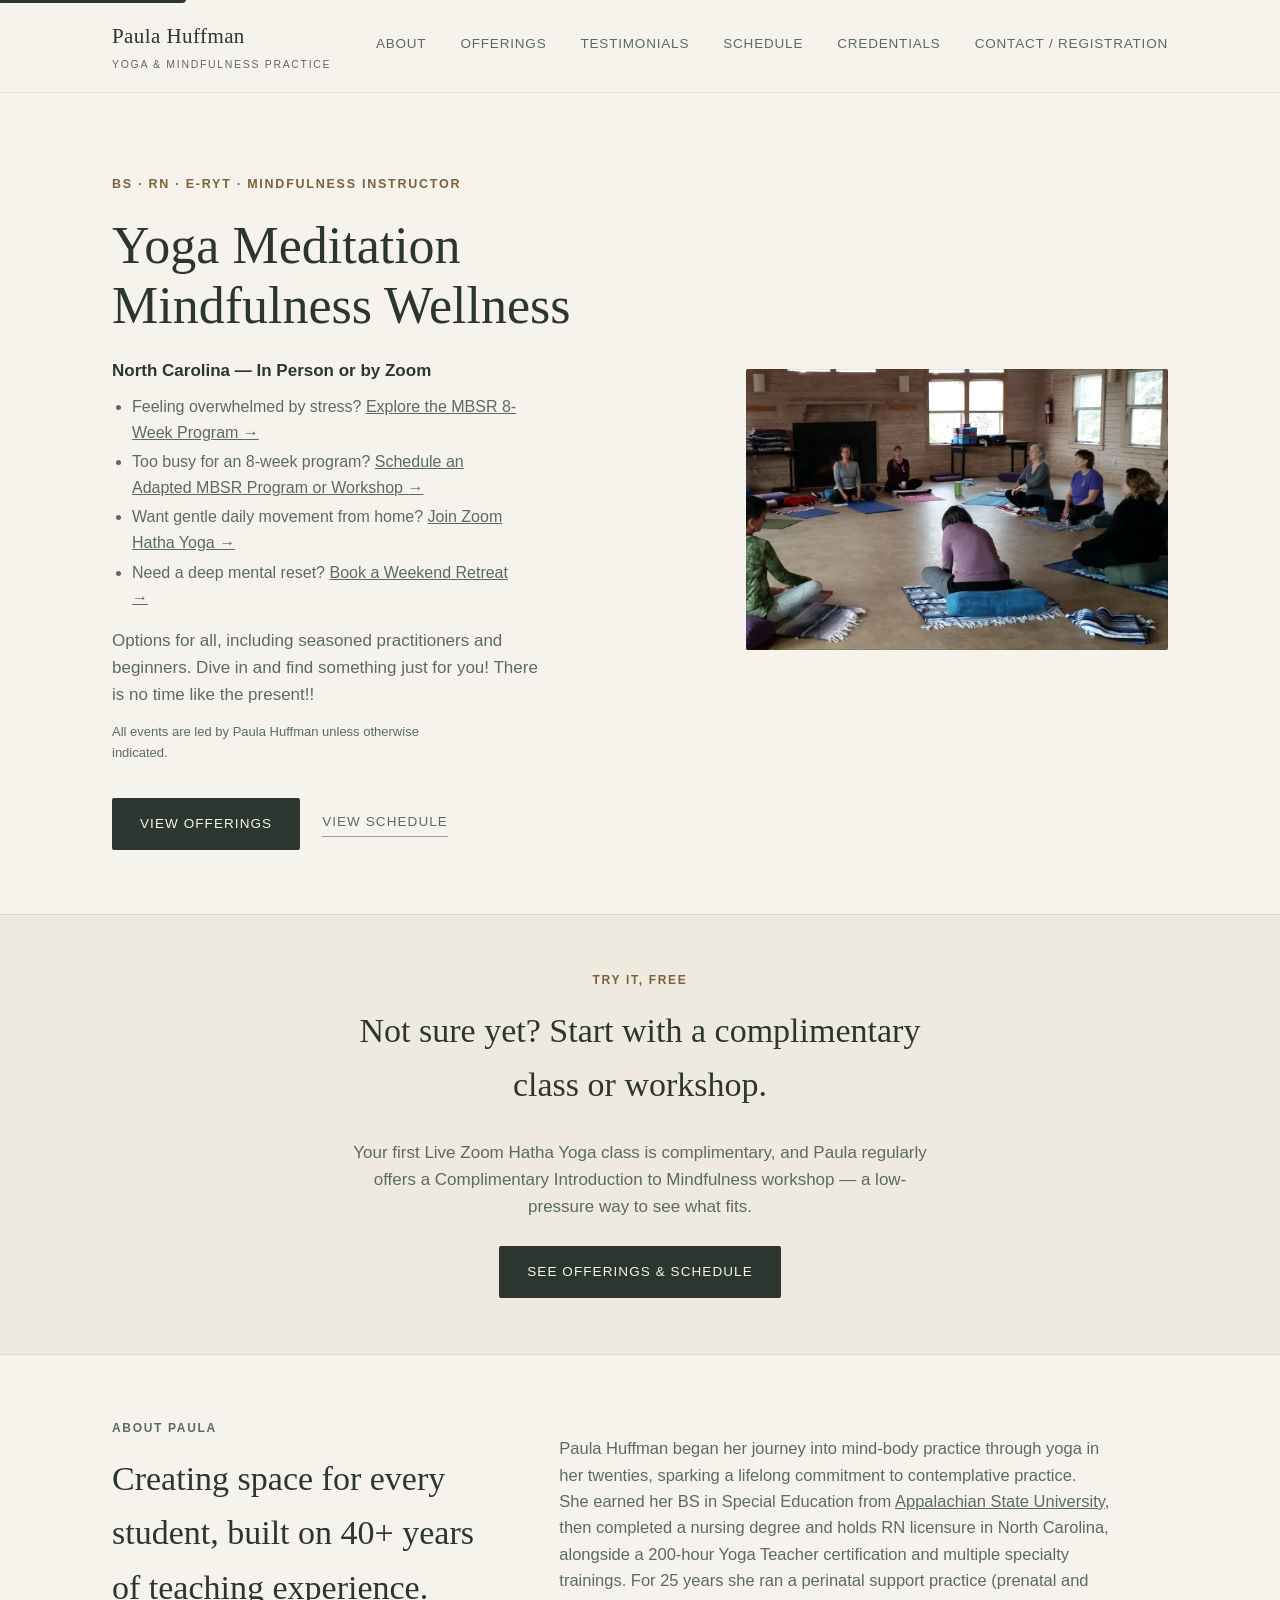
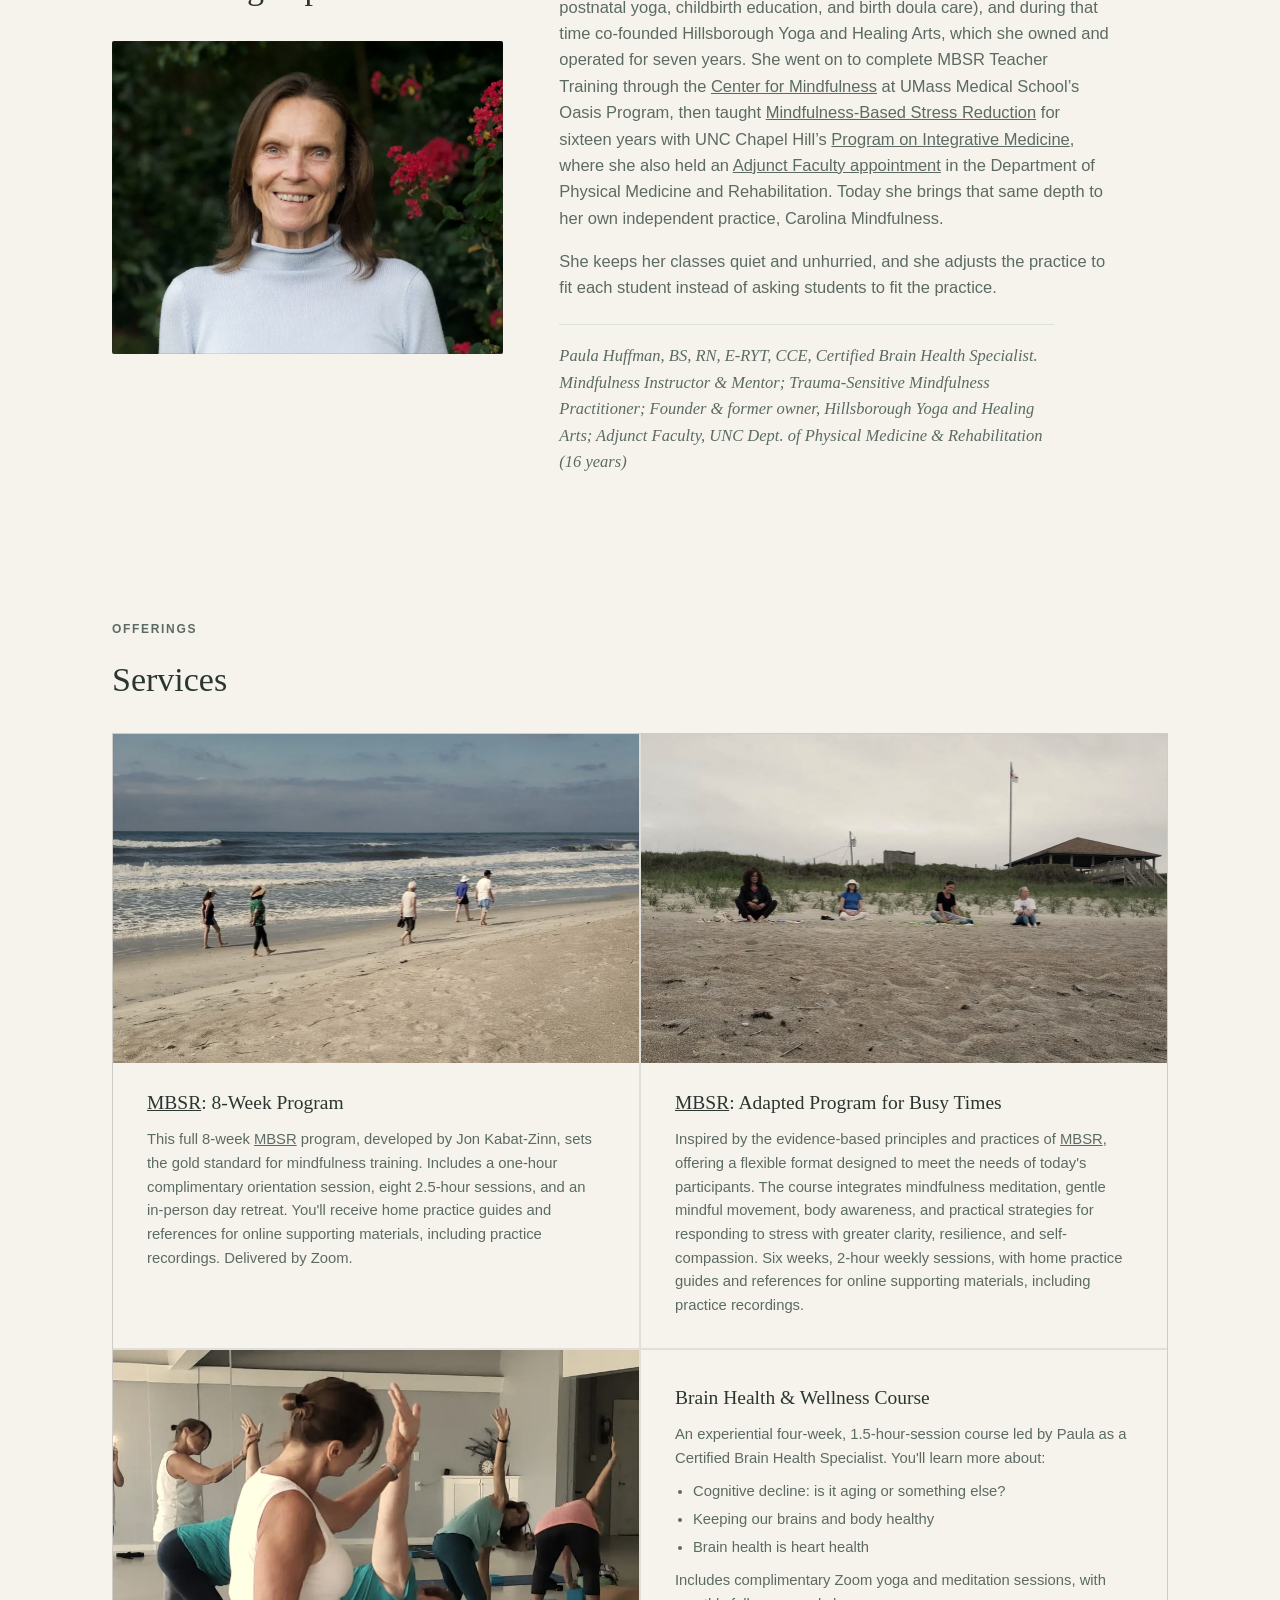
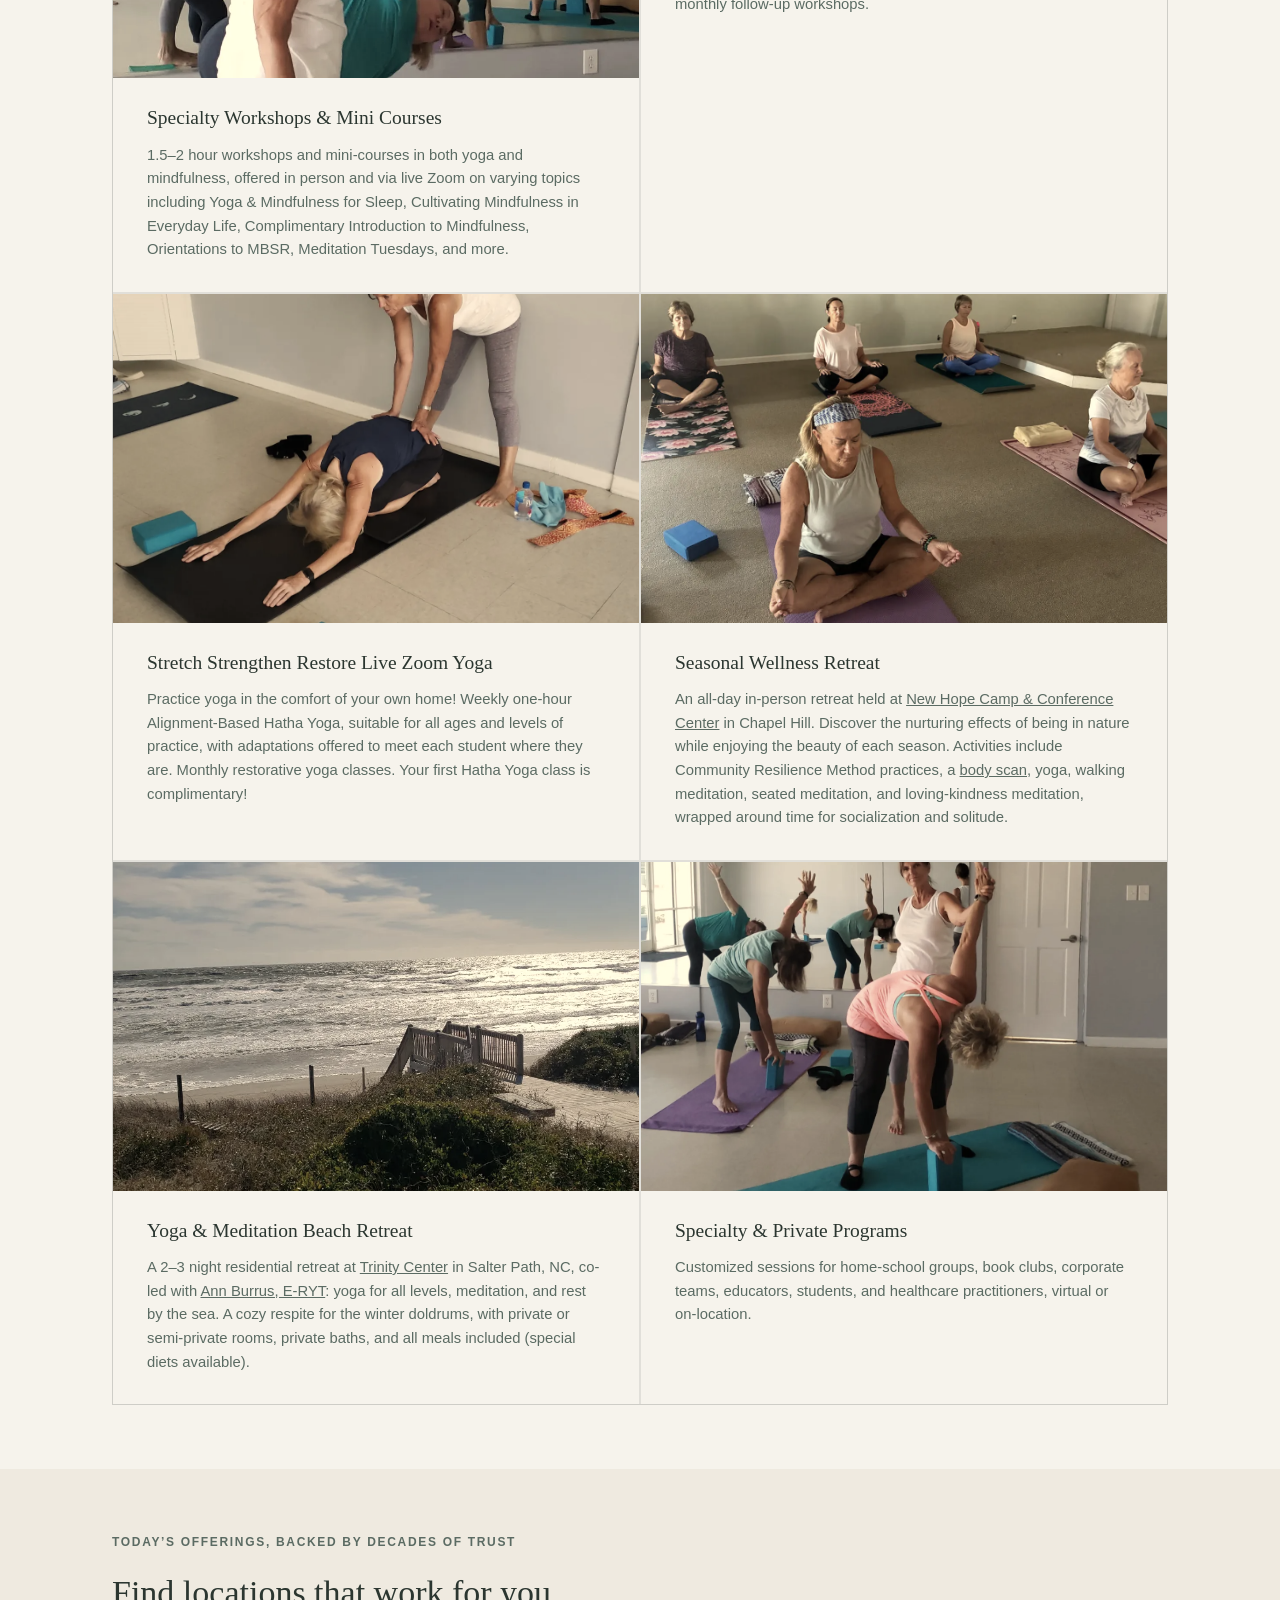
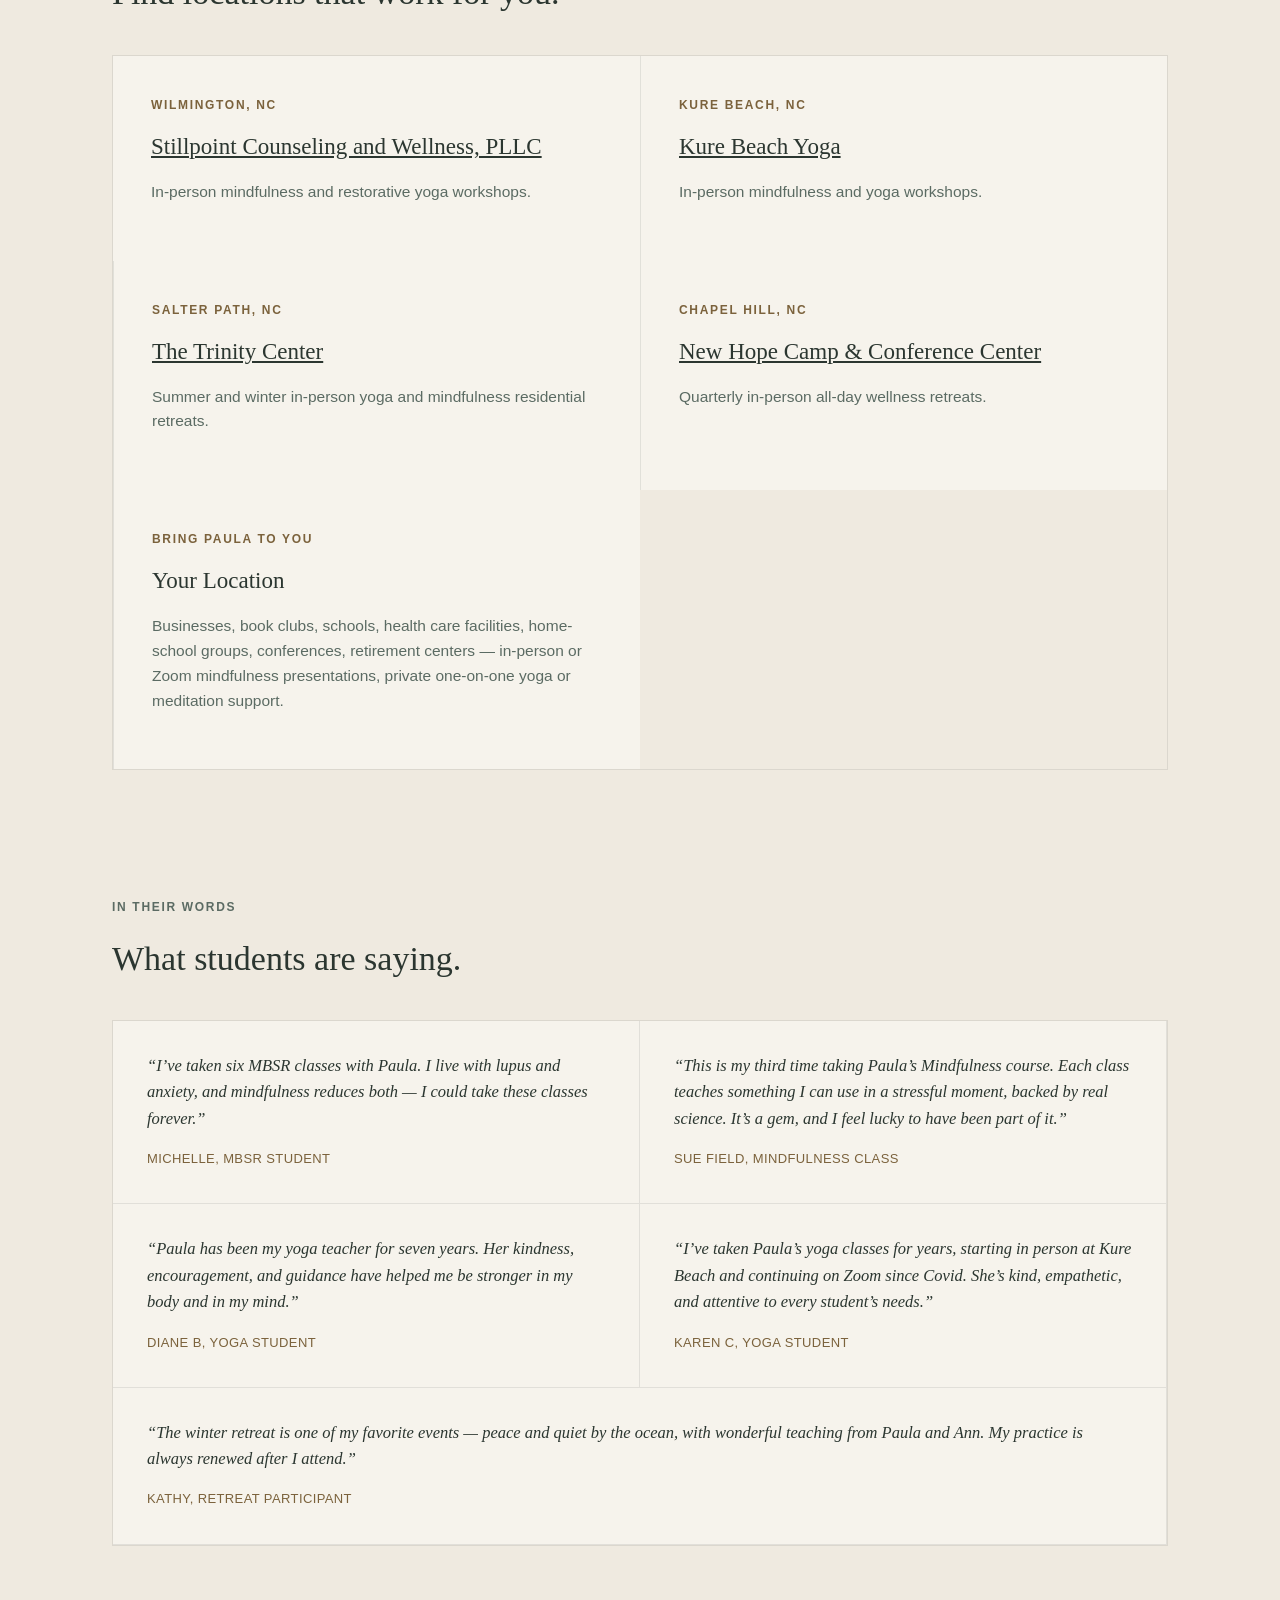
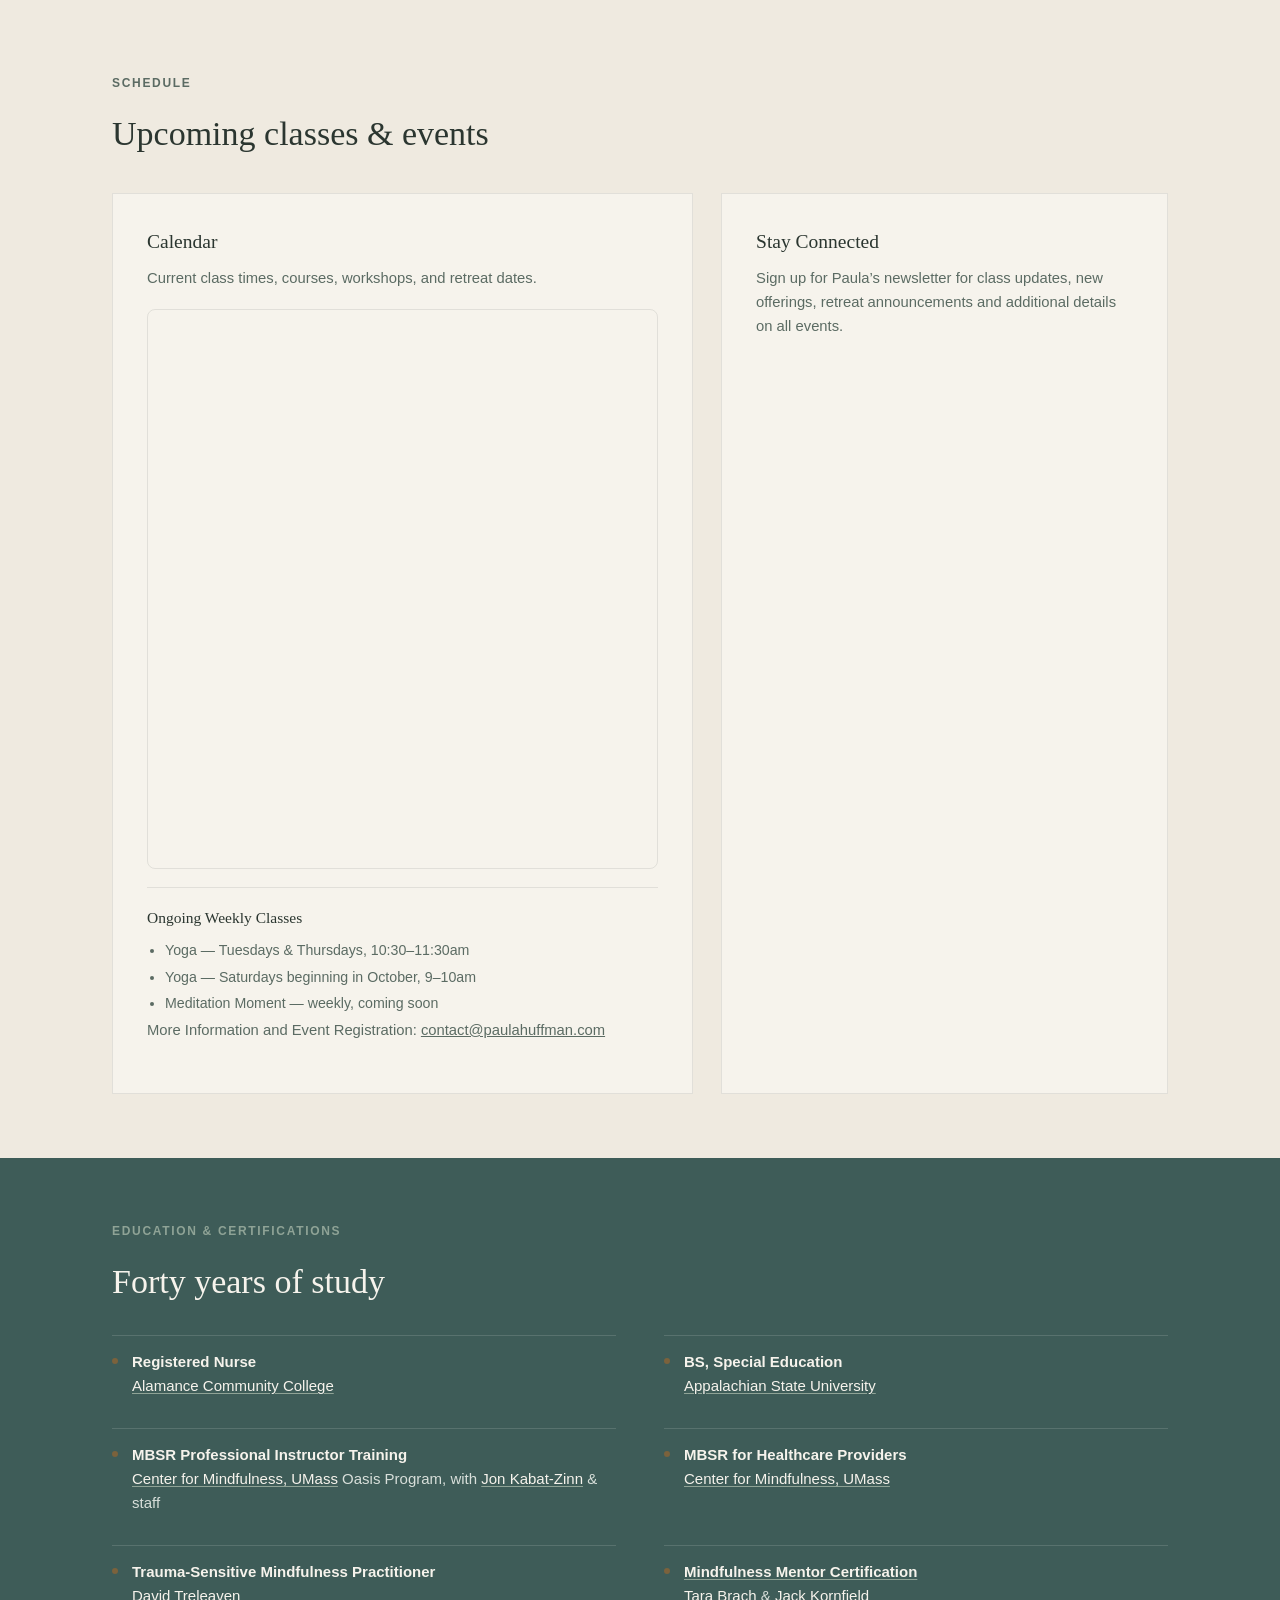
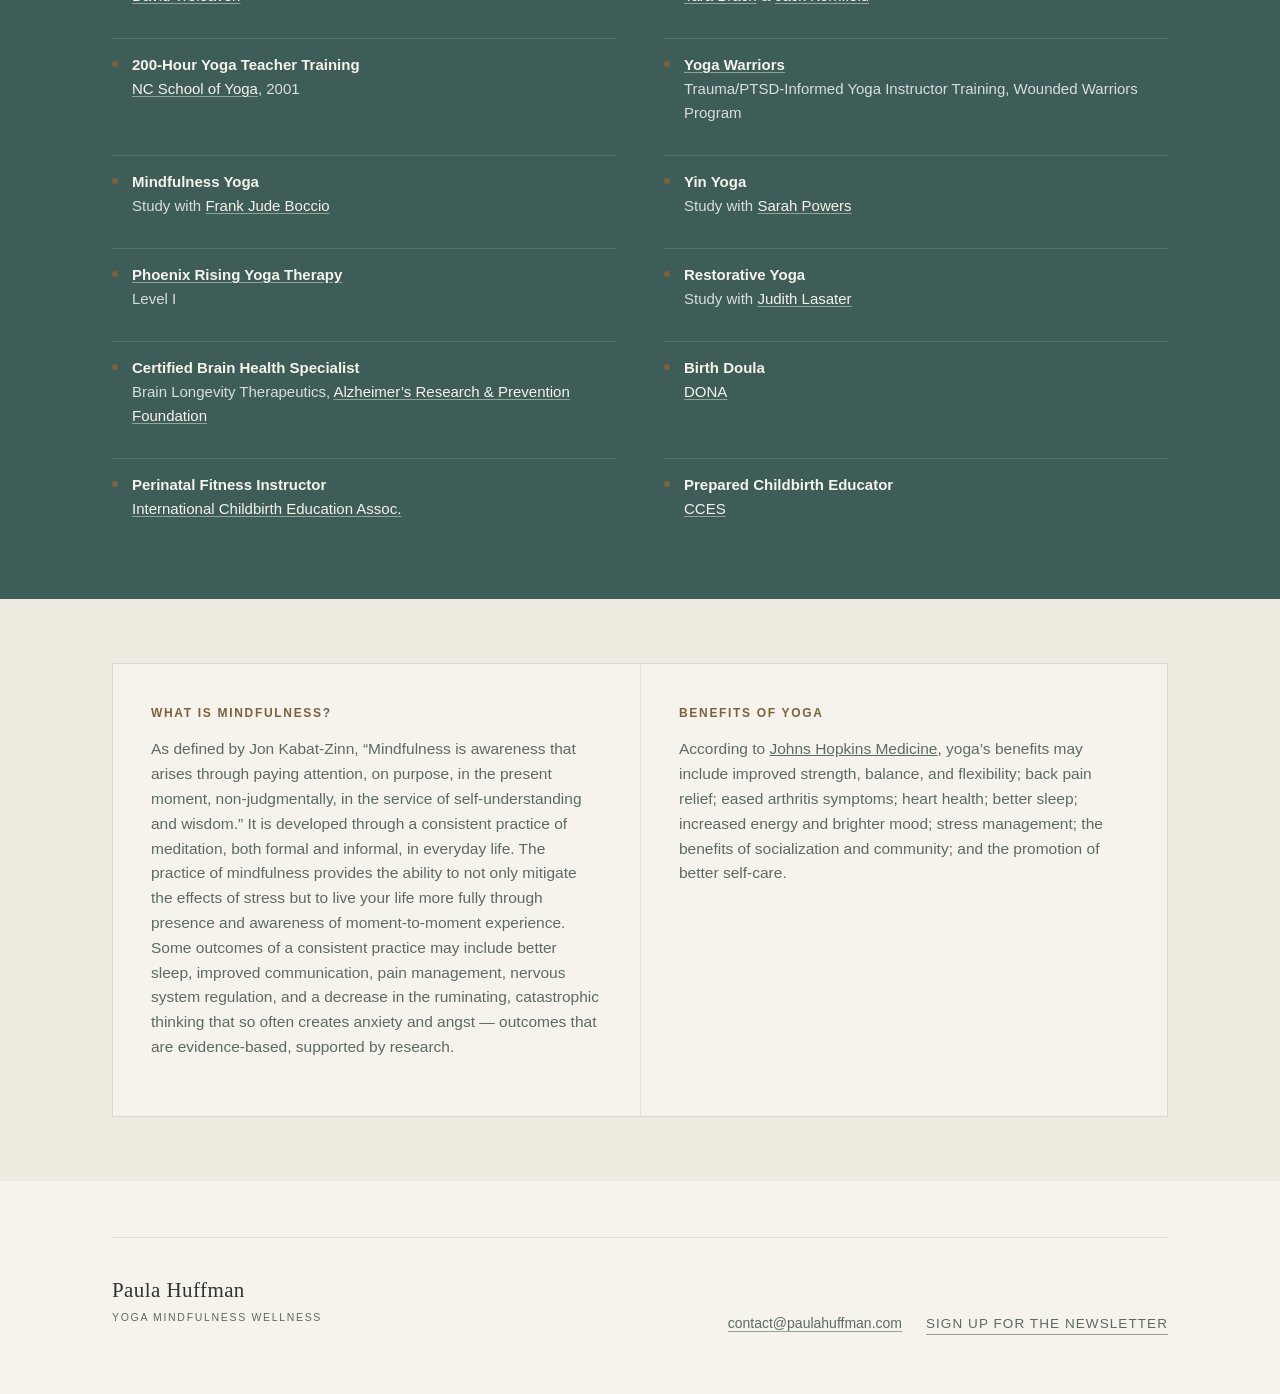
==== commit 8e20eb22: "Drop Person review markup, Google doesn't support it for people" ====
--- a/index.html
+++ b/index.html
@@ -161,14 +161,7 @@
             }
           }
         ]
-      },
-      "review": [
-        { "@type": "Review", "reviewBody": "I've taken six MBSR classes with Paula. I live with lupus and anxiety, and mindfulness reduces both - I could take these classes forever.", "author": { "@type": "Person", "name": "Michelle" }, "reviewRating": { "@type": "Rating", "ratingValue": "5", "bestRating": "5" } },
-        { "@type": "Review", "reviewBody": "This is my third time taking Paula's Mindfulness course. Each class teaches something I can use in a stressful moment, backed by real science. It's a gem, and I feel lucky to have been part of it.", "author": { "@type": "Person", "name": "Sue Field" }, "reviewRating": { "@type": "Rating", "ratingValue": "5", "bestRating": "5" } },
-        { "@type": "Review", "reviewBody": "Paula has been my yoga teacher for seven years. Her kindness, encouragement, and guidance have helped me be stronger in my body and in my mind.", "author": { "@type": "Person", "name": "Diane B" }, "reviewRating": { "@type": "Rating", "ratingValue": "5", "bestRating": "5" } },
-        { "@type": "Review", "reviewBody": "I've taken Paula's yoga classes for years, starting in person at Kure Beach and continuing on Zoom since Covid. She's kind, empathetic, and attentive to every student's needs.", "author": { "@type": "Person", "name": "Karen C" }, "reviewRating": { "@type": "Rating", "ratingValue": "5", "bestRating": "5" } },
-        { "@type": "Review", "reviewBody": "The winter retreat is one of my favorite events - peace and quiet by the ocean, with wonderful teaching from Paula and Ann. My practice is always renewed after I attend.", "author": { "@type": "Person", "name": "Kathy" }, "reviewRating": { "@type": "Rating", "ratingValue": "5", "bestRating": "5" } }
-      ]
+      }
     }
   ]
 }
@@ -387,27 +380,22 @@
   <div class="wrap" style="padding-top:8px;">
     <div class="testimonial-grid">
       <div class="testimonial-card">
-        <span class="testimonial-stars" role="img" aria-label="5 out of 5 stars">&#9733;&#9733;&#9733;&#9733;&#9733;</span>
         <p>&ldquo;I&rsquo;ve taken six MBSR classes with Paula. I live with lupus and anxiety, and mindfulness reduces both &mdash; I could take these classes forever.&rdquo;</p>
         <span class="testimonial-name">Michelle, MBSR Student</span>
       </div>
       <div class="testimonial-card">
-        <span class="testimonial-stars" role="img" aria-label="5 out of 5 stars">&#9733;&#9733;&#9733;&#9733;&#9733;</span>
         <p>&ldquo;This is my third time taking Paula&rsquo;s Mindfulness course. Each class teaches something I can use in a stressful moment, backed by real science. It&rsquo;s a gem, and I feel lucky to have been part of it.&rdquo;</p>
         <span class="testimonial-name">Sue Field, Mindfulness Class</span>
       </div>
       <div class="testimonial-card">
-        <span class="testimonial-stars" role="img" aria-label="5 out of 5 stars">&#9733;&#9733;&#9733;&#9733;&#9733;</span>
         <p>&ldquo;Paula has been my yoga teacher for seven years. Her kindness, encouragement, and guidance have helped me be stronger in my body and in my mind.&rdquo;</p>
         <span class="testimonial-name">Diane B, Yoga Student</span>
       </div>
       <div class="testimonial-card">
-        <span class="testimonial-stars" role="img" aria-label="5 out of 5 stars">&#9733;&#9733;&#9733;&#9733;&#9733;</span>
         <p>&ldquo;I&rsquo;ve taken Paula&rsquo;s yoga classes for years, starting in person at Kure Beach and continuing on Zoom since Covid. She&rsquo;s kind, empathetic, and attentive to every student&rsquo;s needs.&rdquo;</p>
         <span class="testimonial-name">Karen C, Yoga Student</span>
       </div>
       <div class="testimonial-card">
-        <span class="testimonial-stars" role="img" aria-label="5 out of 5 stars">&#9733;&#9733;&#9733;&#9733;&#9733;</span>
         <p>&ldquo;The winter retreat is one of my favorite events &mdash; peace and quiet by the ocean, with wonderful teaching from Paula and Ann. My practice is always renewed after I attend.&rdquo;</p>
         <span class="testimonial-name">Kathy, Retreat Participant</span>
       </div>
--- a/css/main.css
+++ b/css/main.css
@@ -261,13 +261,6 @@
     border-right:1px solid rgba(43,54,48,0.1);
     border-bottom:1px solid rgba(43,54,48,0.1);
   }
-  .testimonial-stars{
-    display:block;
-    color:var(--brass);
-    font-size:14px;
-    letter-spacing:2px;
-    margin-bottom:10px;
-  }
   .testimonial-card p{
     font-family:var(--serif);
     font-style:italic;
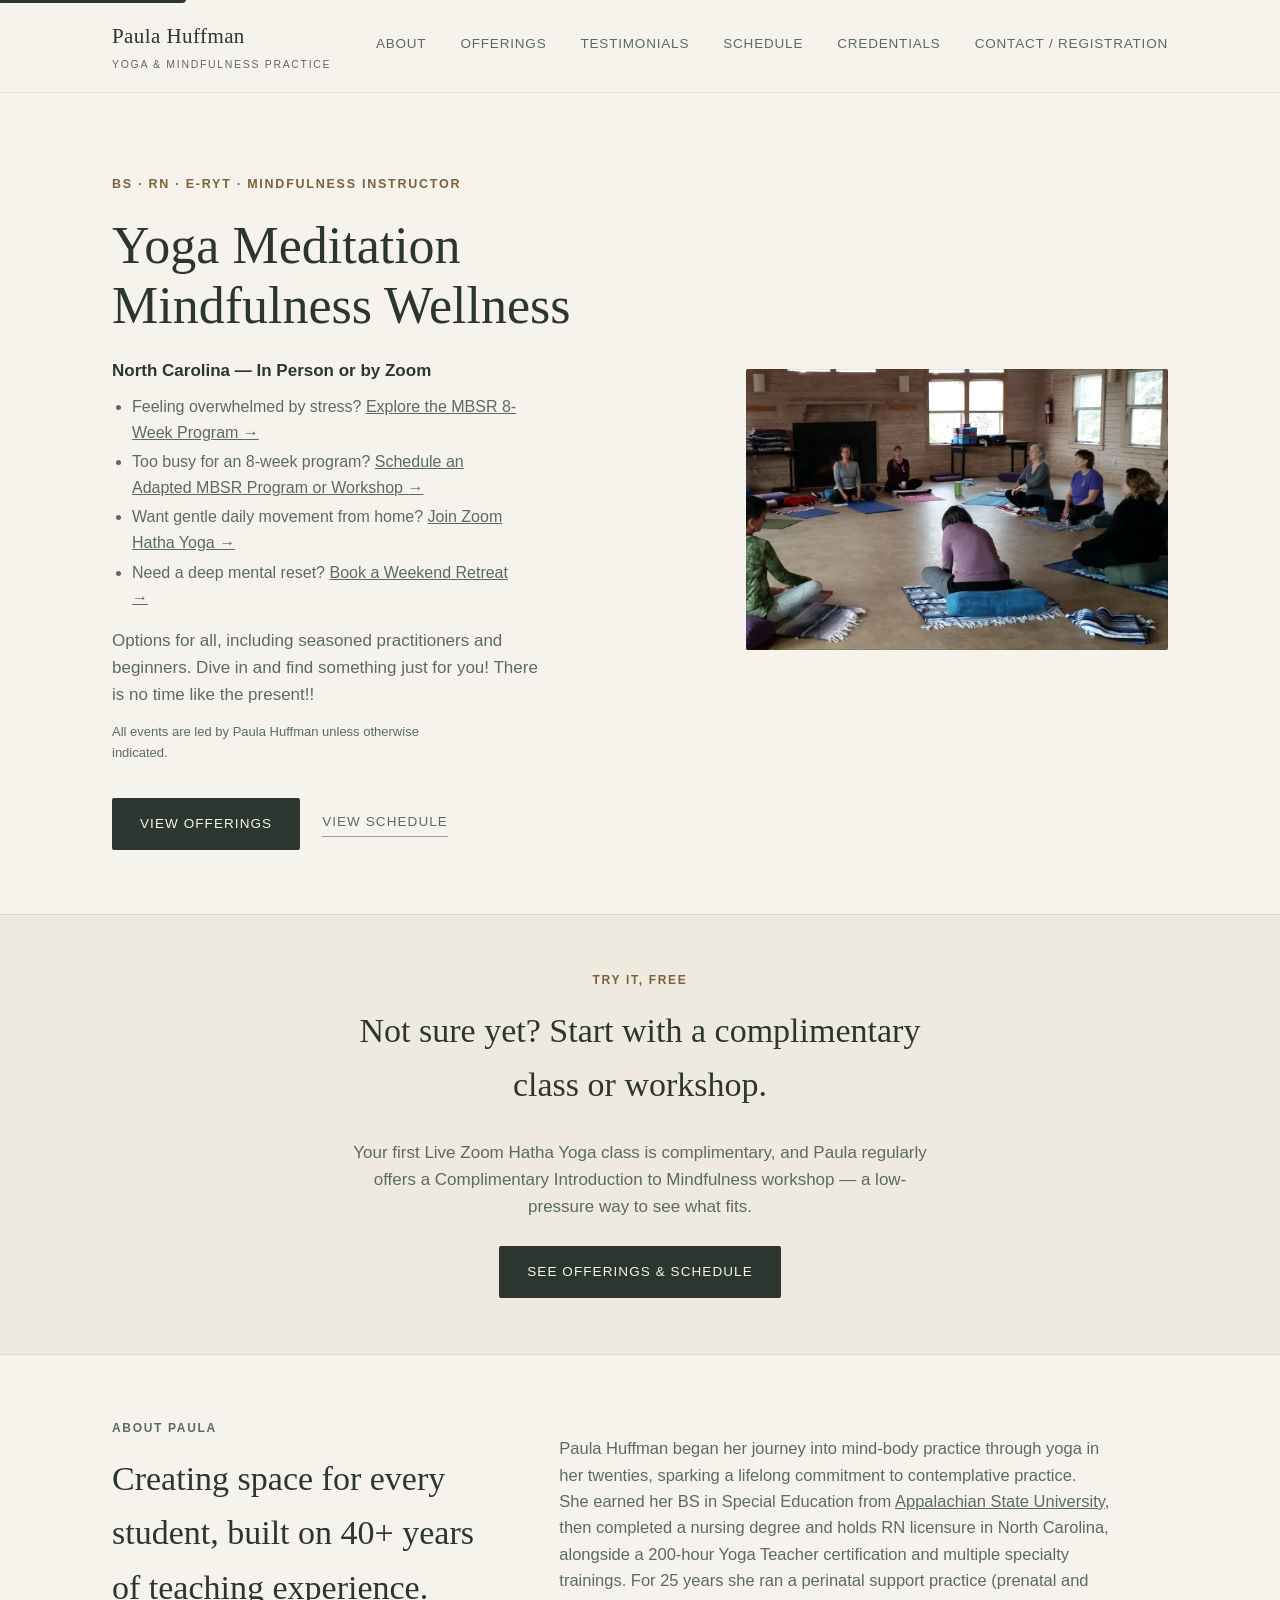
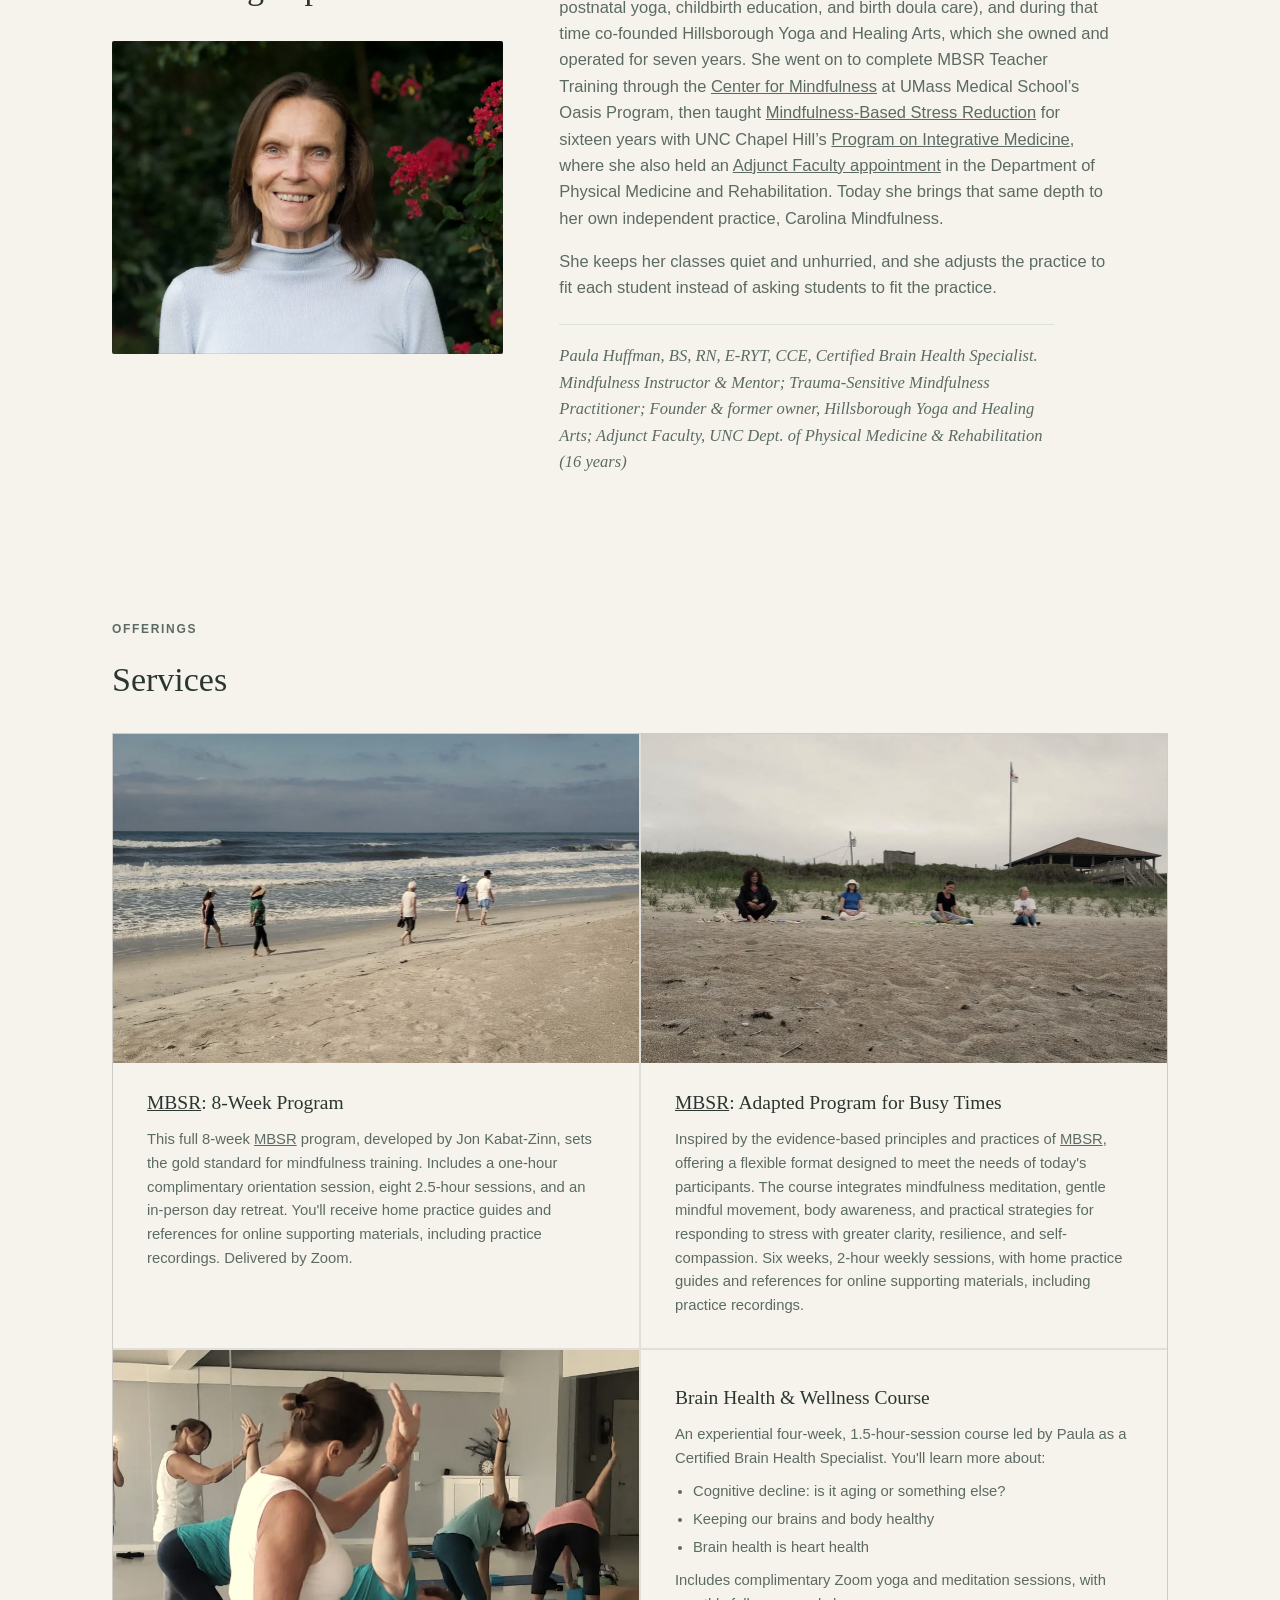
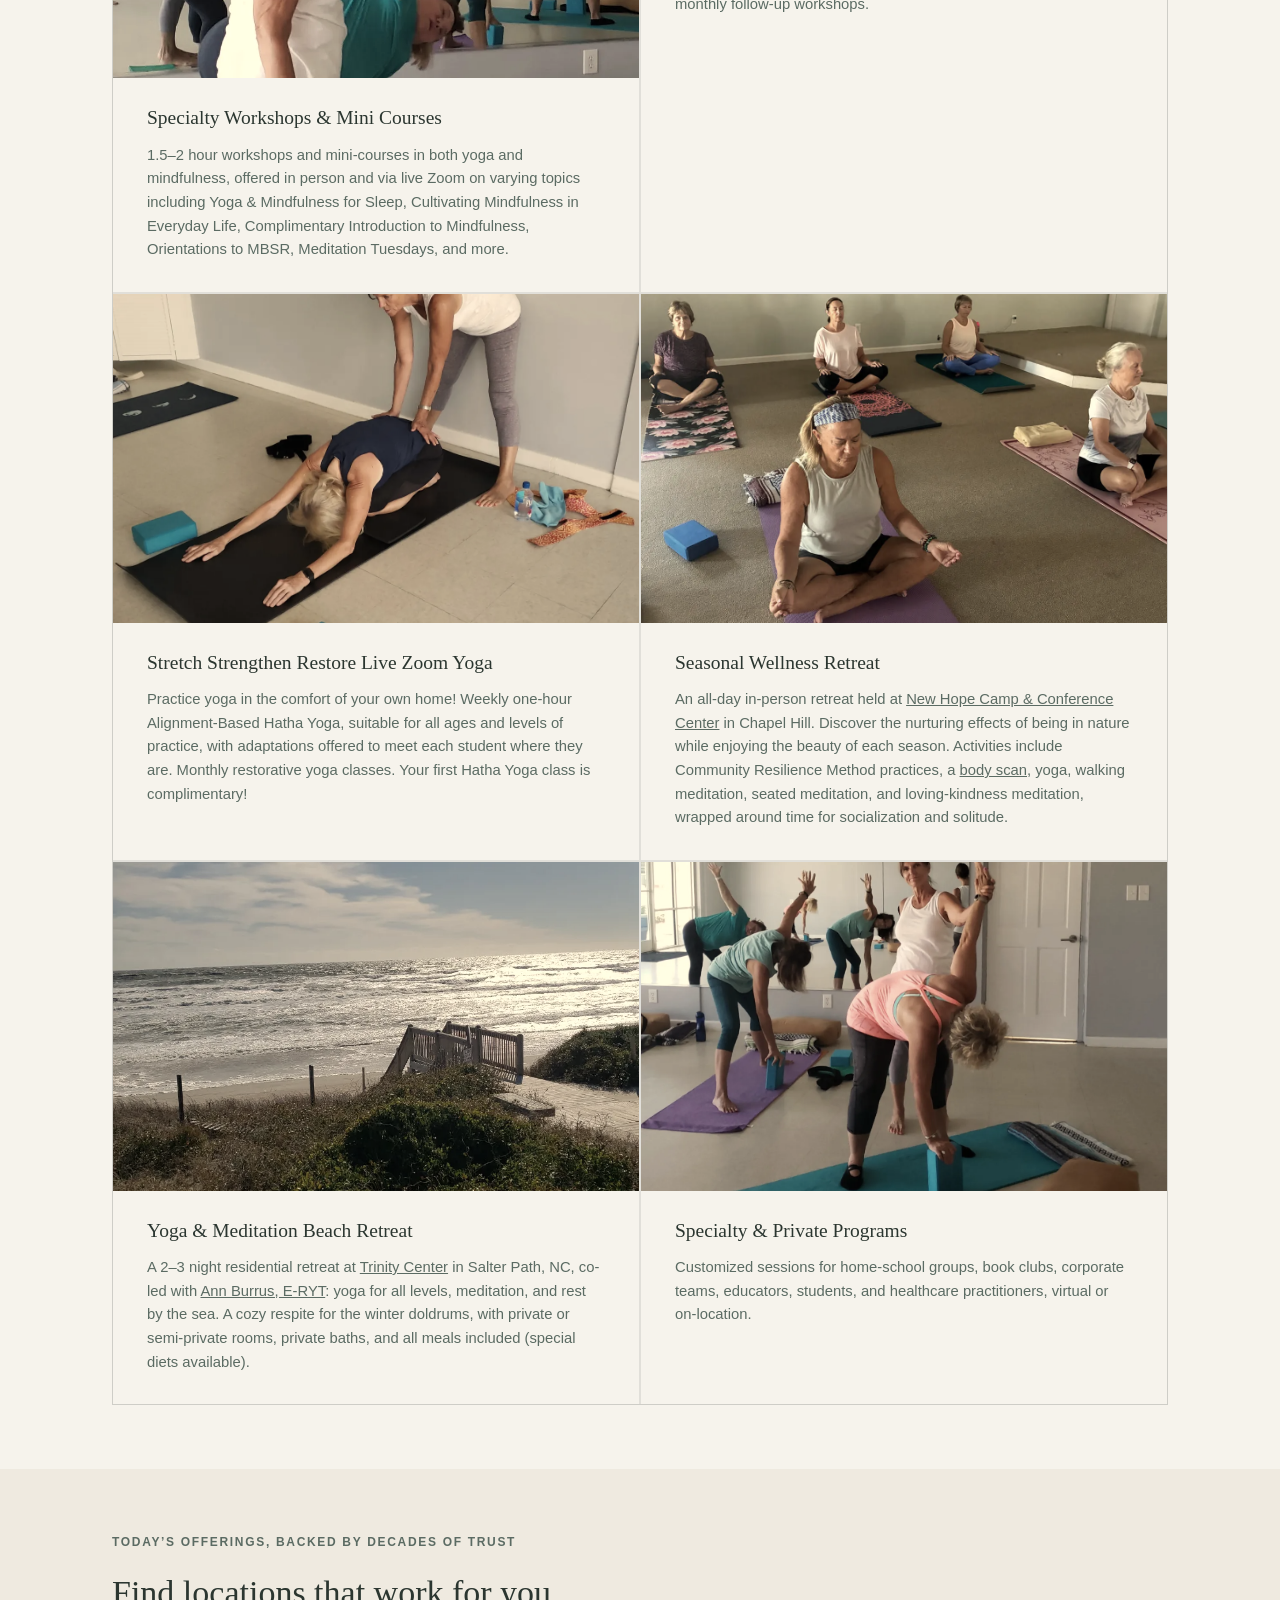
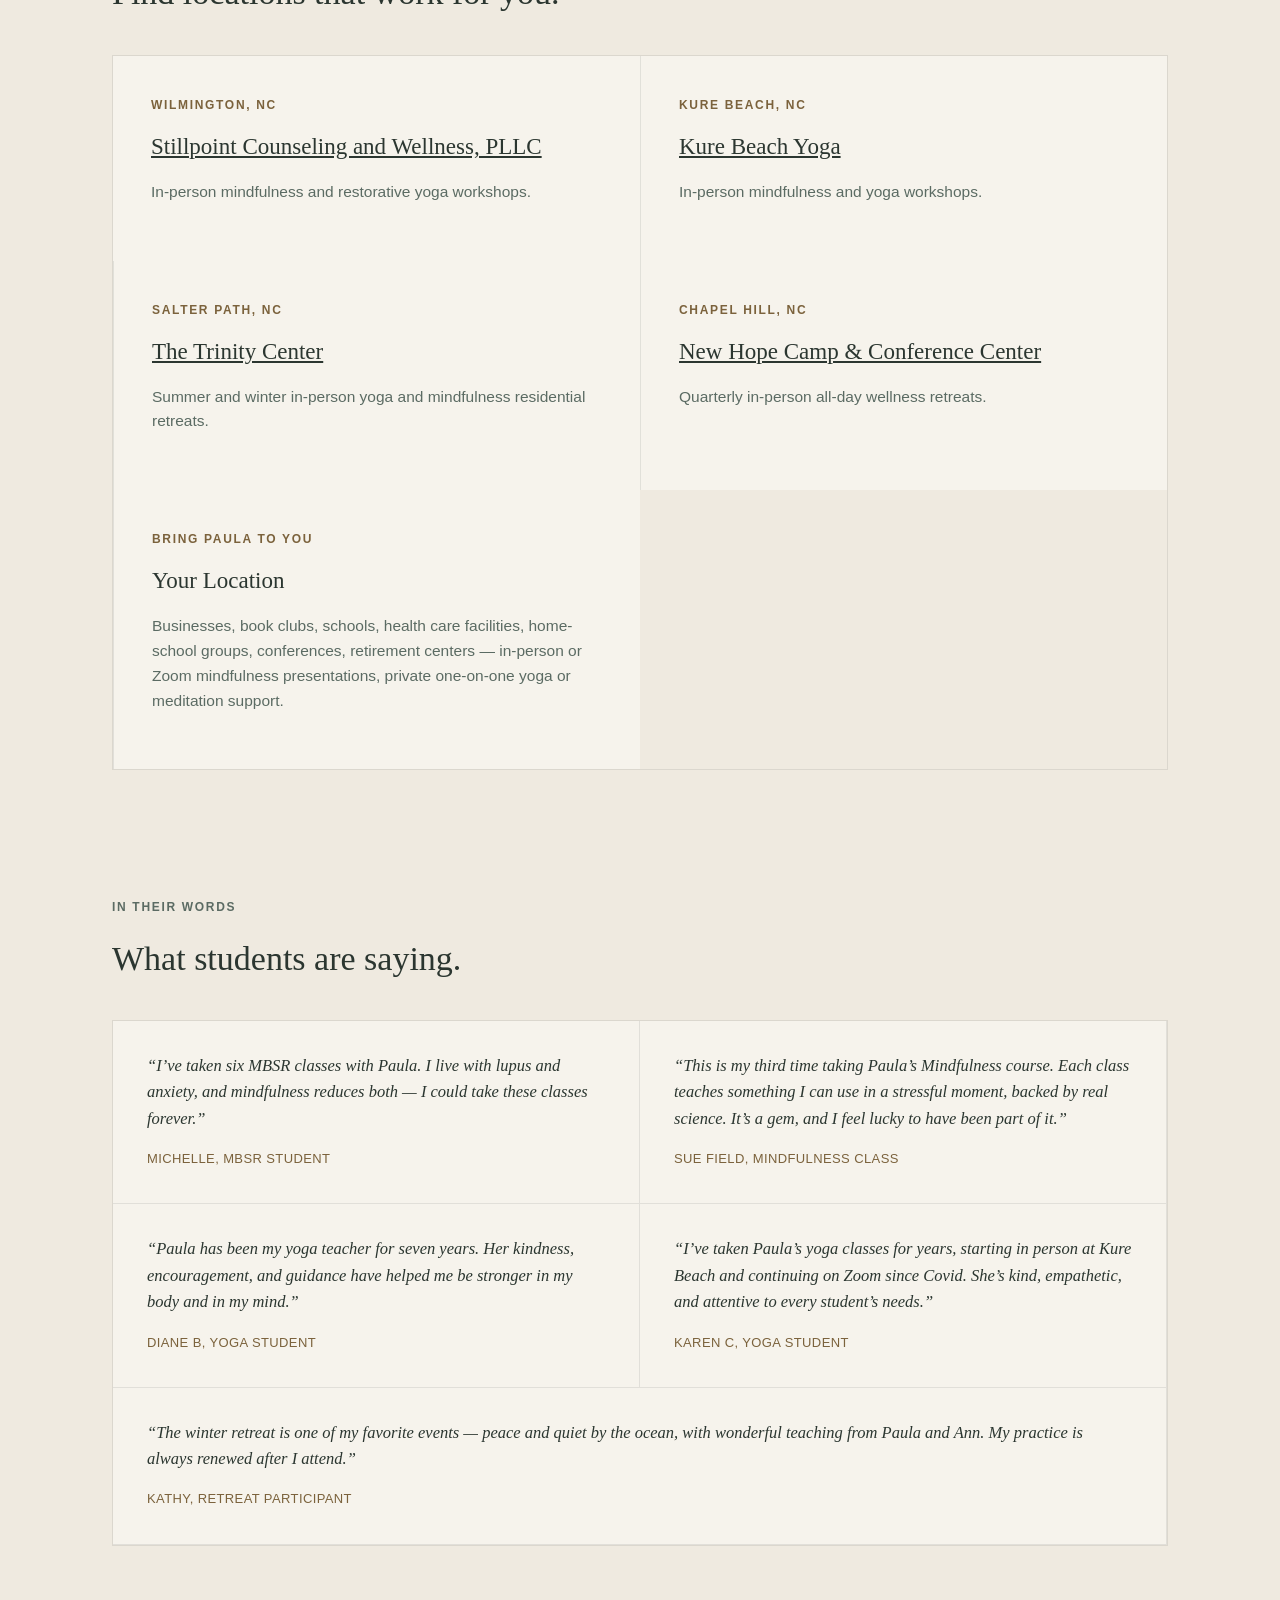
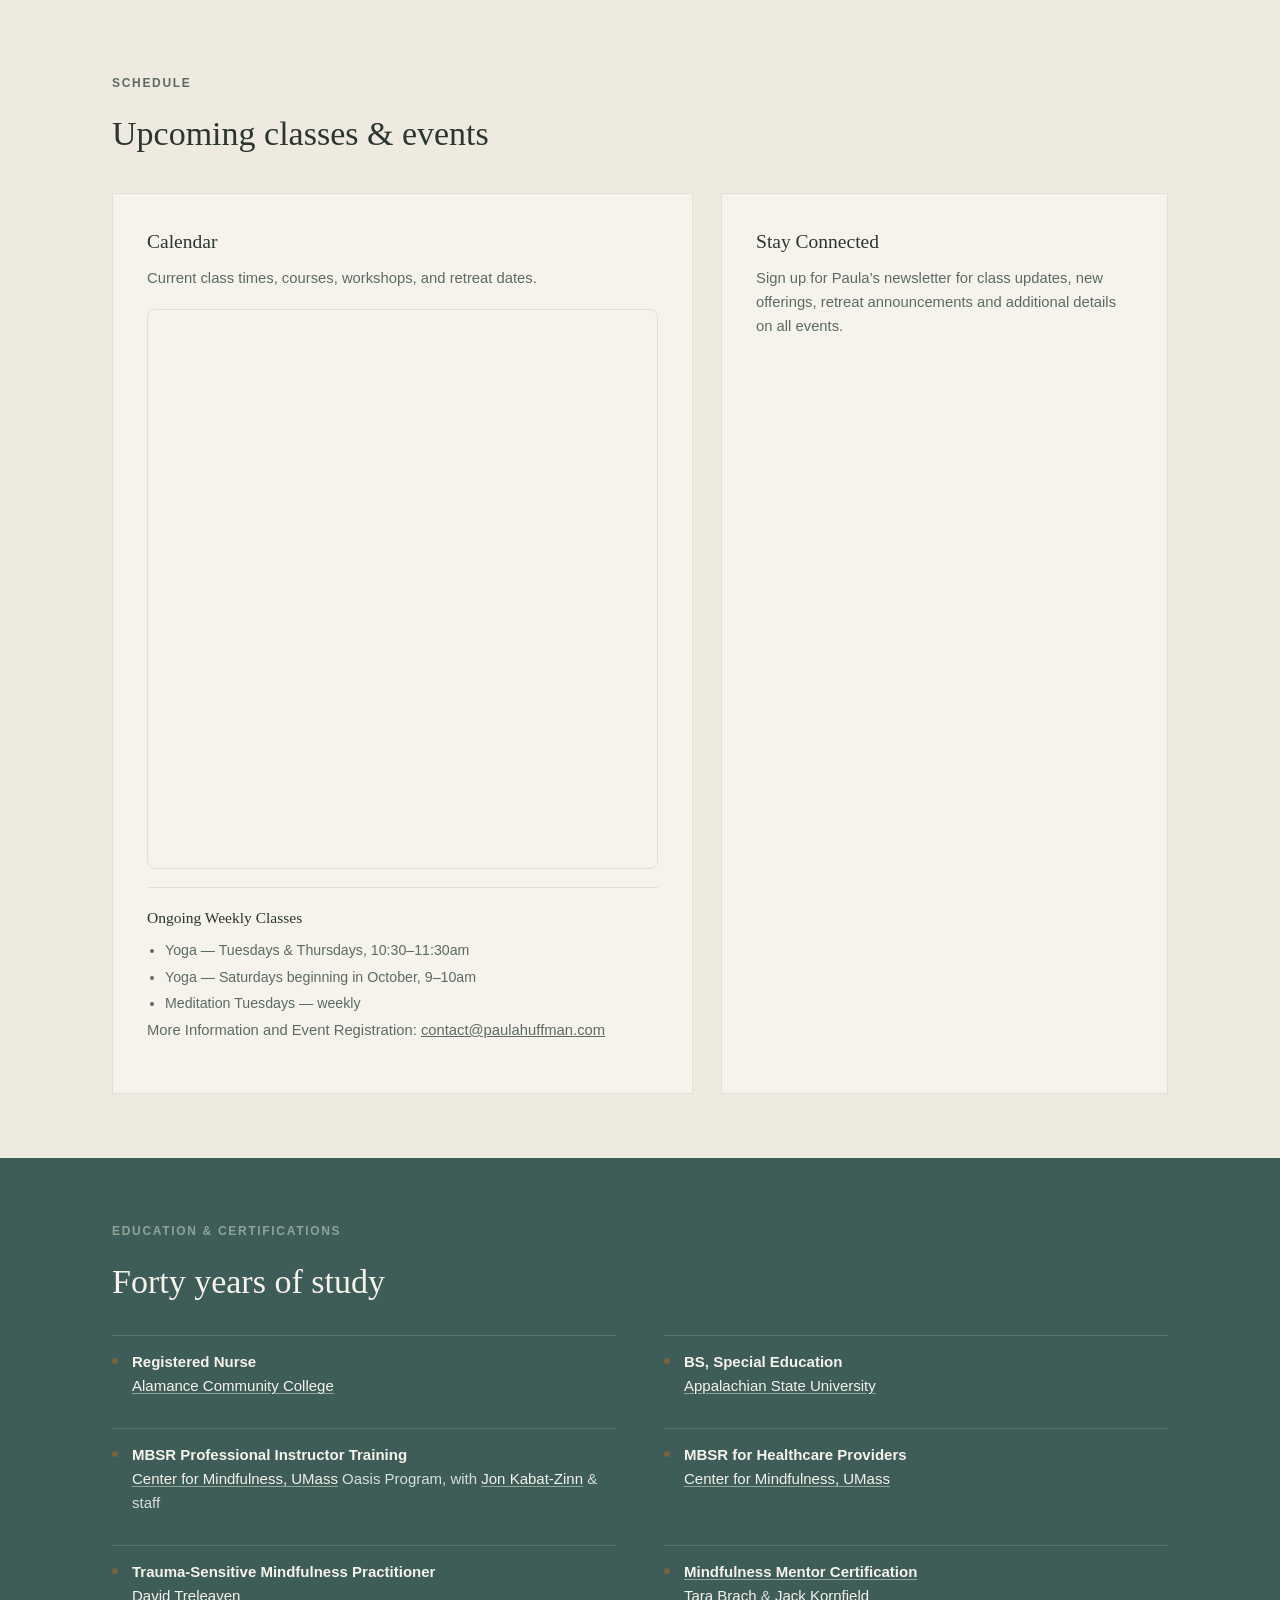
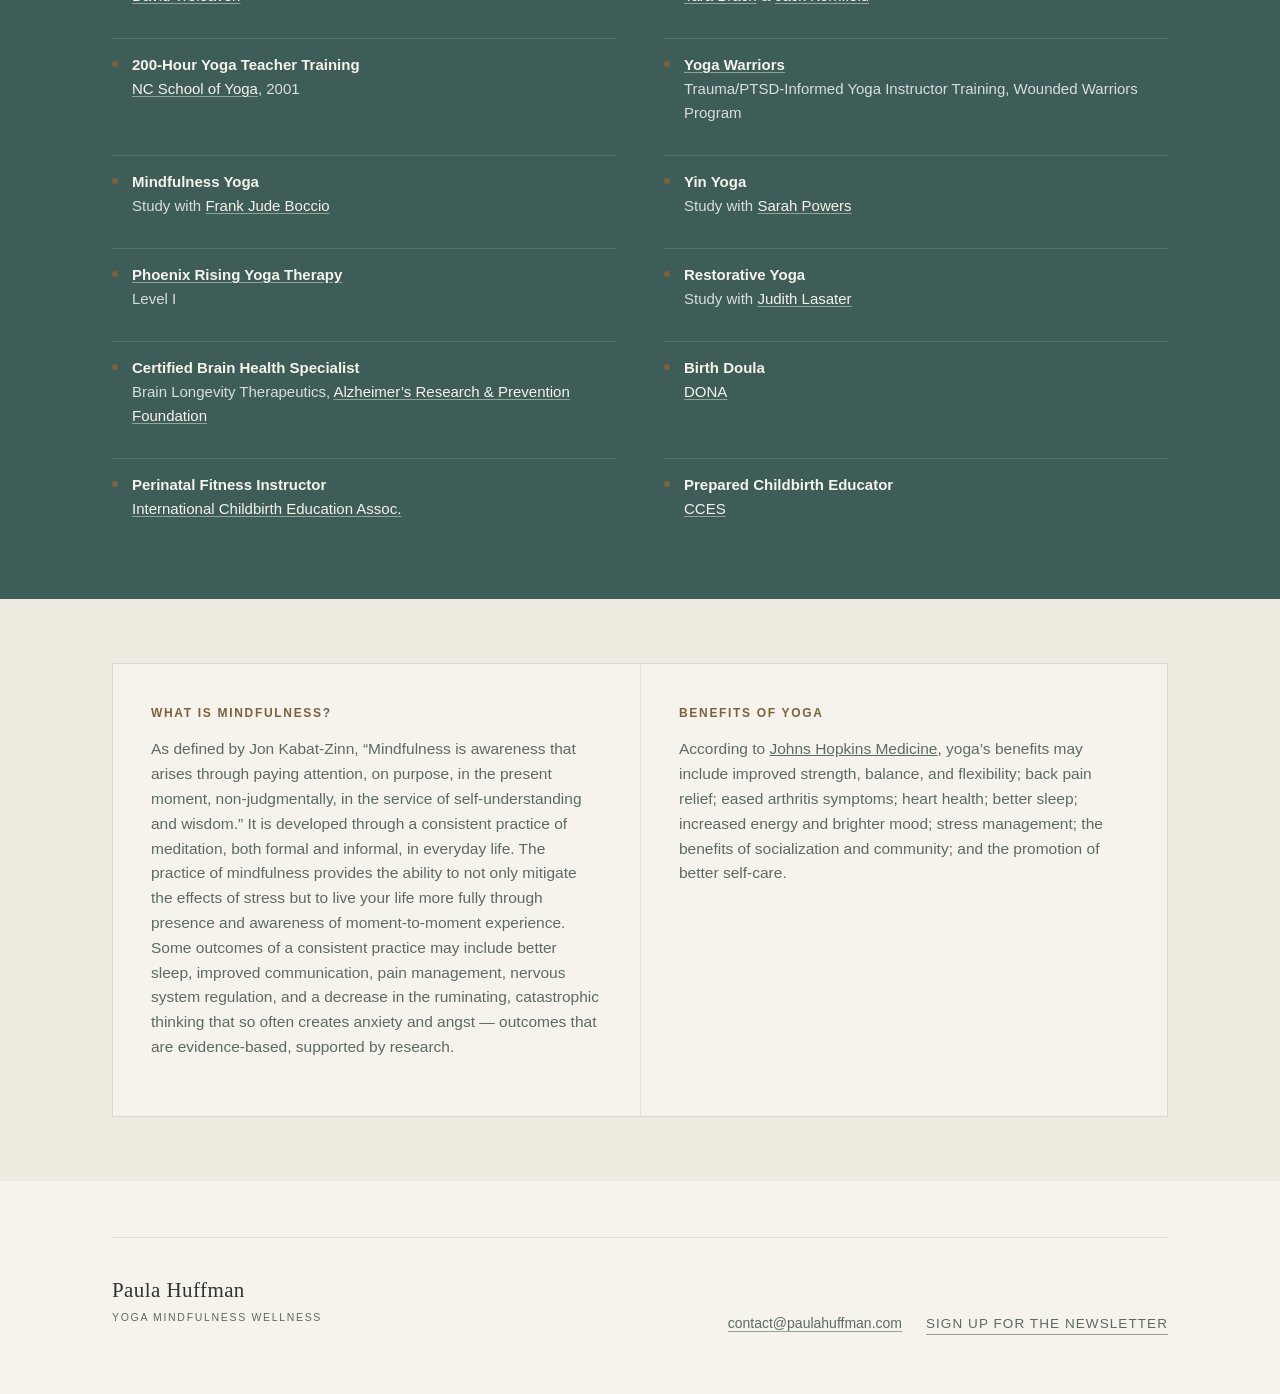
==== commit 6a26222a: "Rename Meditation Moment to Meditation Tuesdays, drop coming soon" ====
--- a/index.html
+++ b/index.html
@@ -417,7 +417,7 @@
           <ul>
             <li>Yoga &mdash; Tuesdays &amp; Thursdays, 10:30&ndash;11:30am</li>
             <li>Yoga &mdash; Saturdays beginning in October, 9&ndash;10am</li>
-            <li>Meditation Moment &mdash; weekly, coming soon</li>
+            <li>Meditation Tuesdays &mdash; weekly</li>
           </ul>
         </div>
         <p class="schedule-registration">More Information and Event Registration: <a href="mailto:contact@paulahuffman.com">contact@paulahuffman.com</a></p>
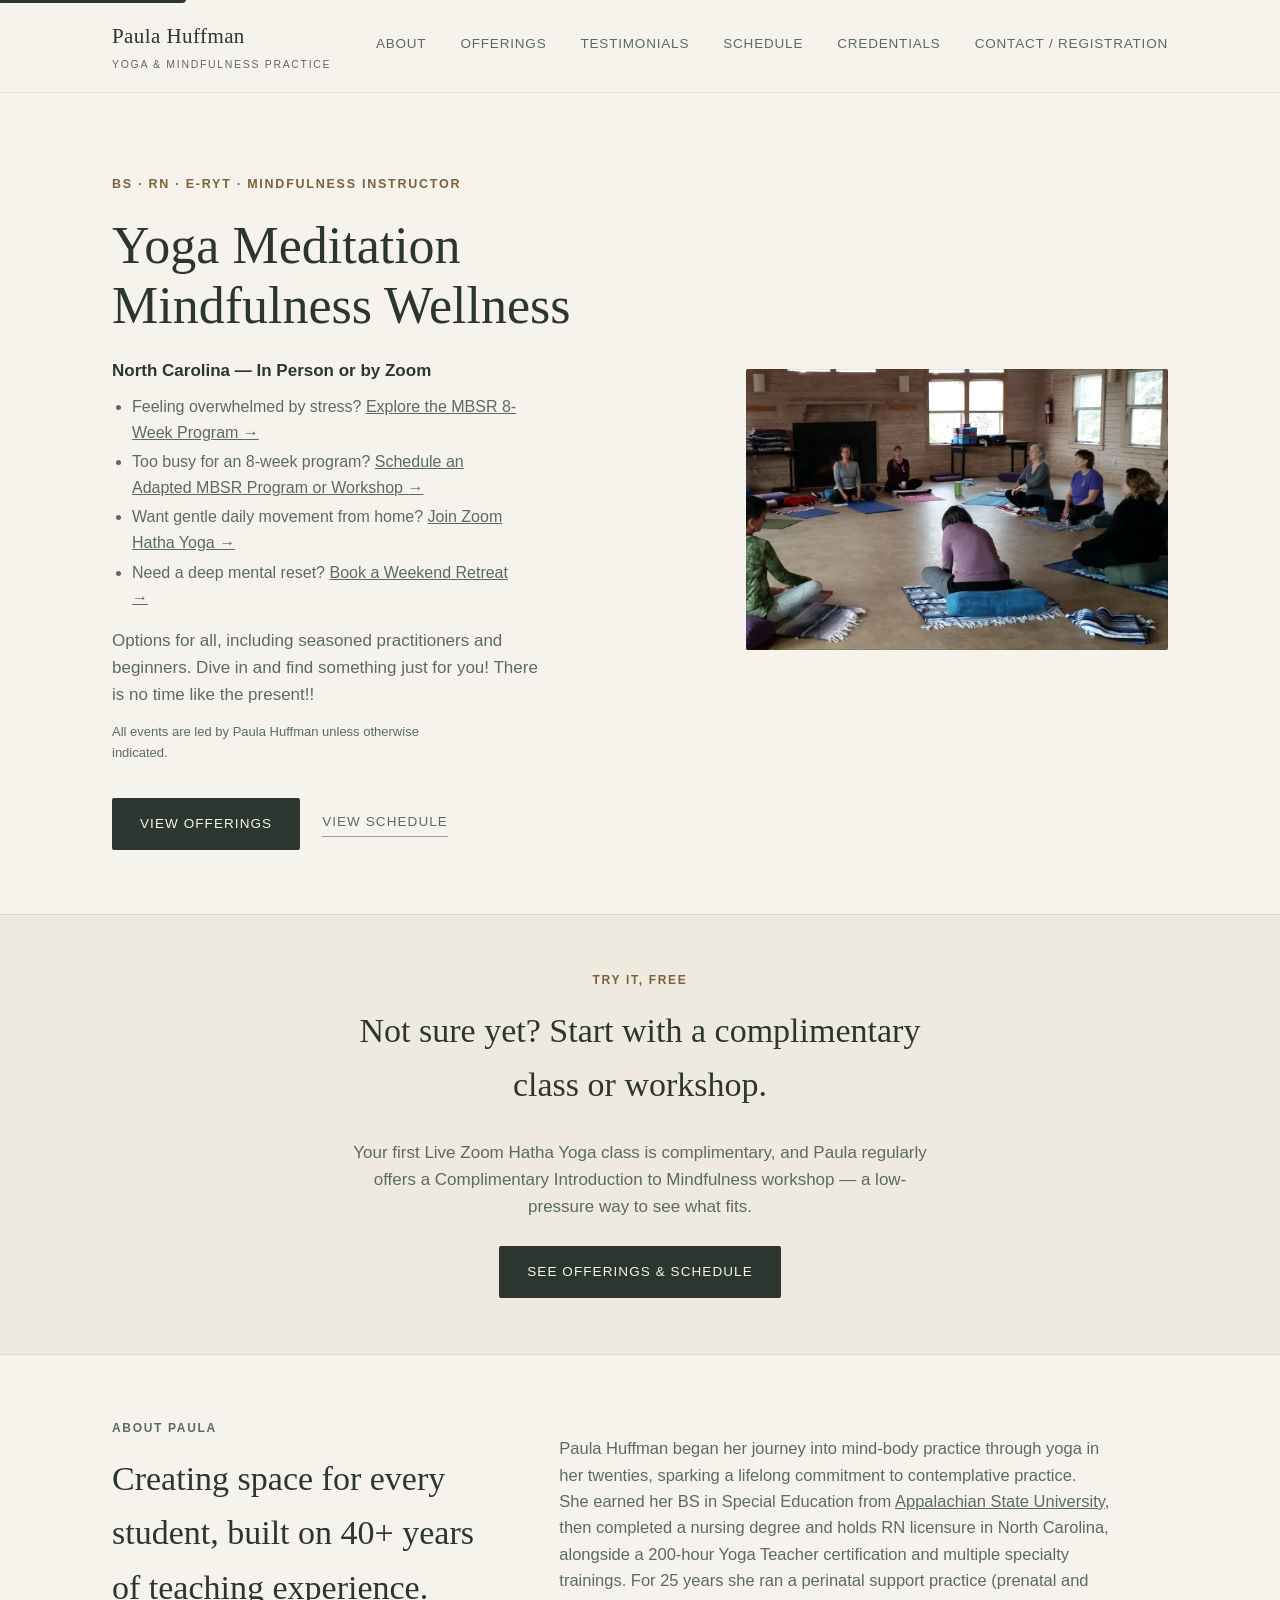
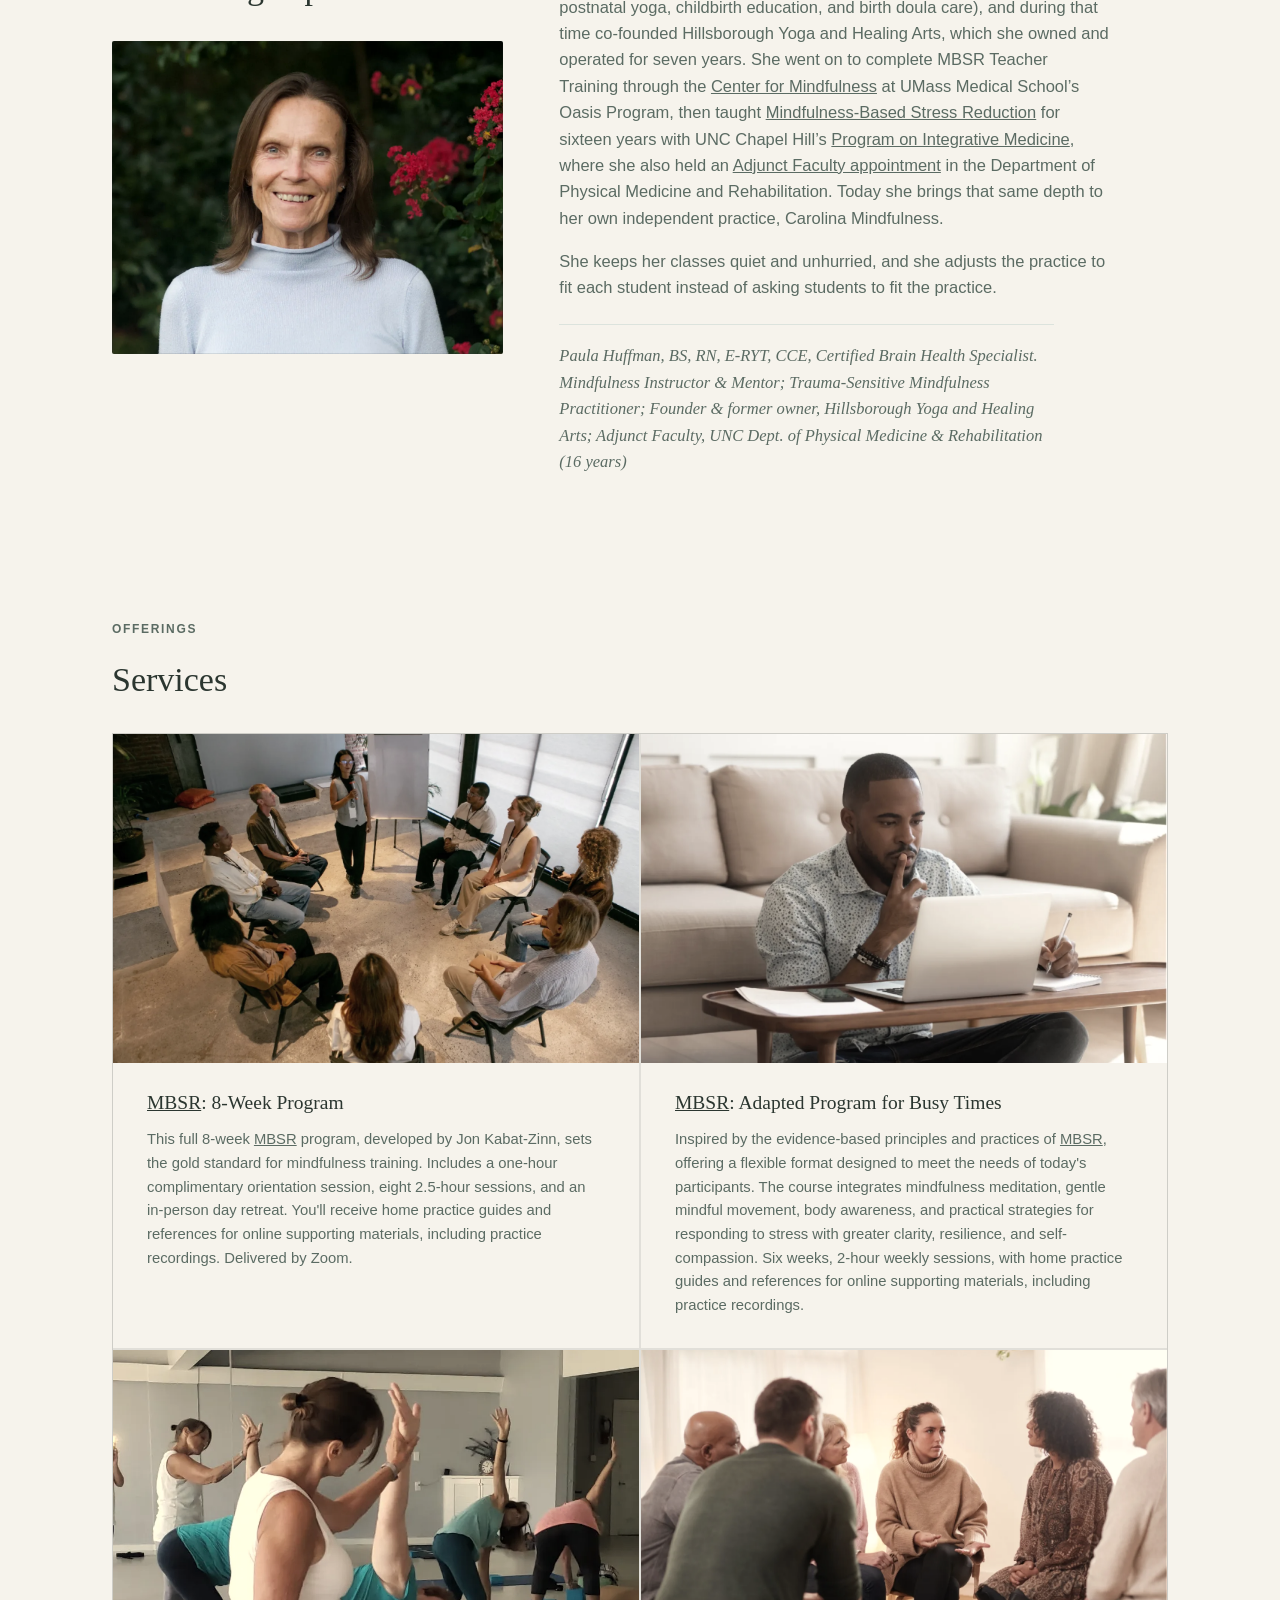
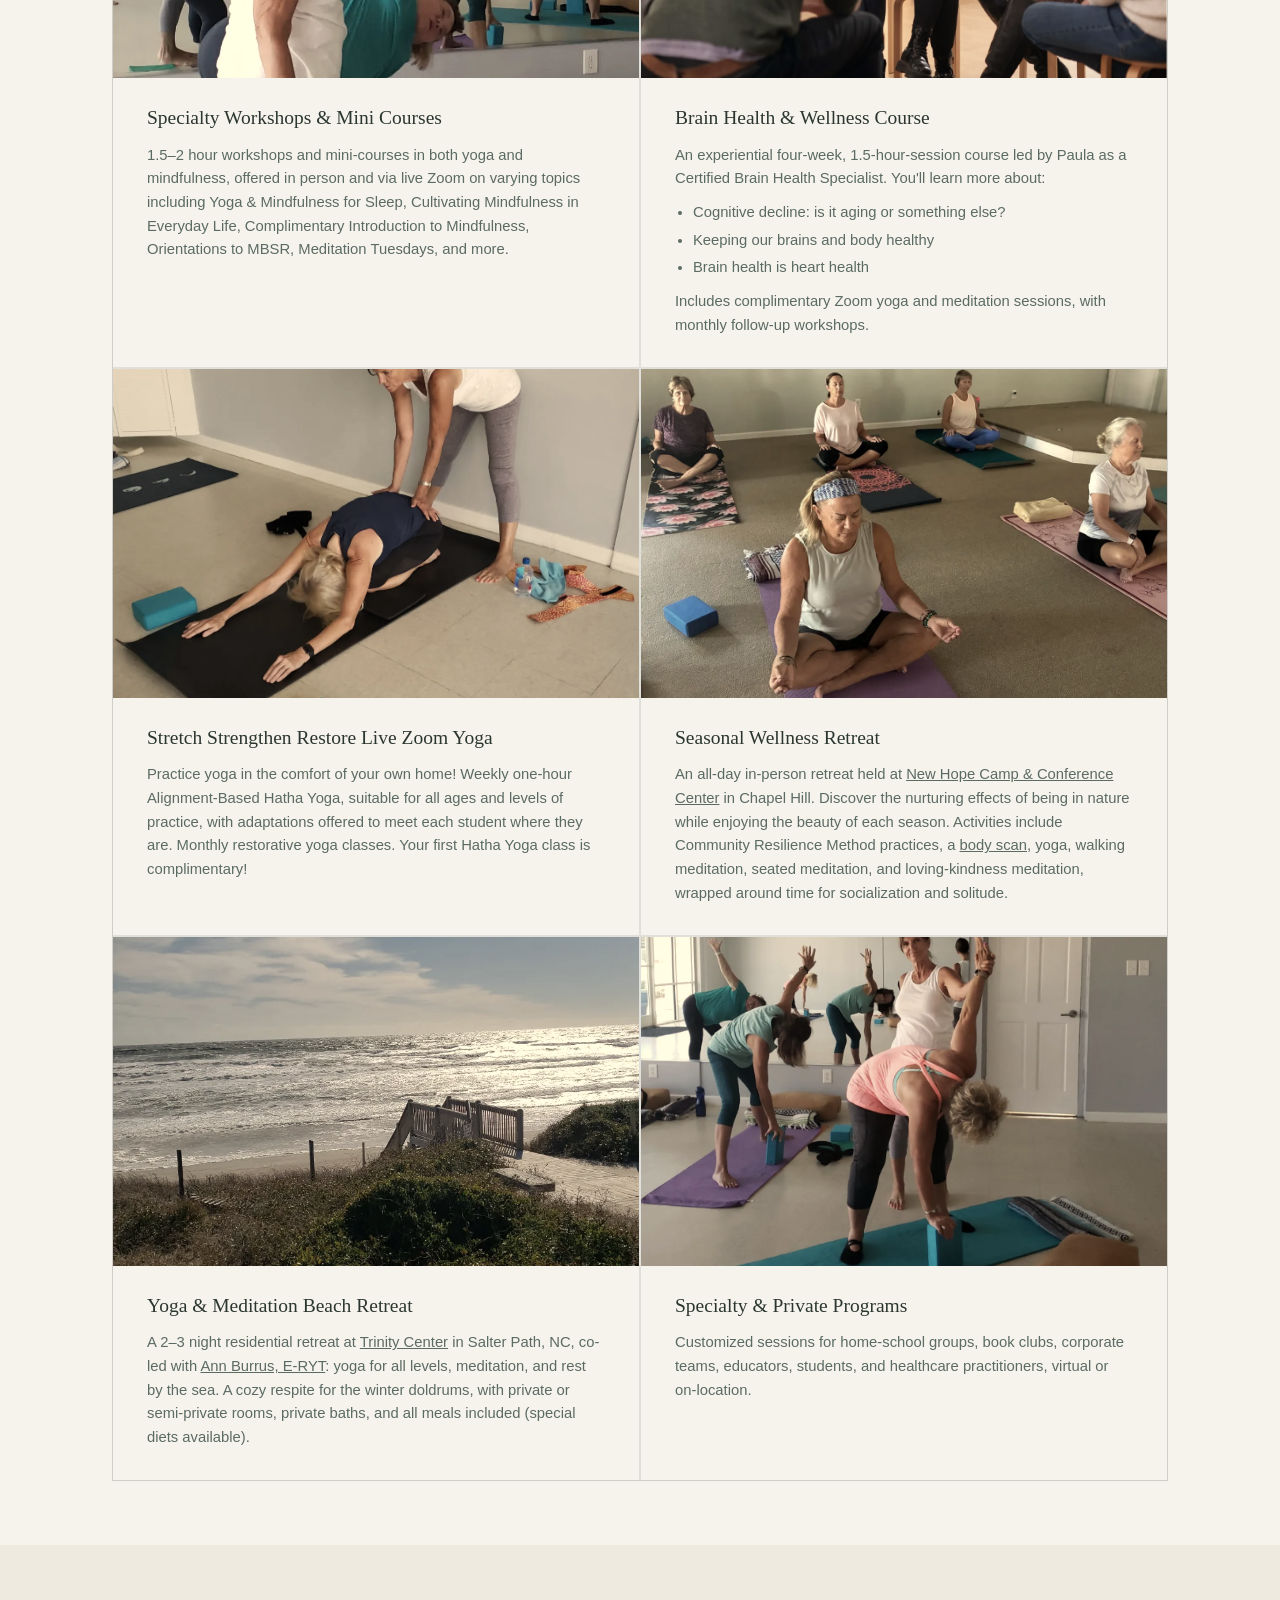
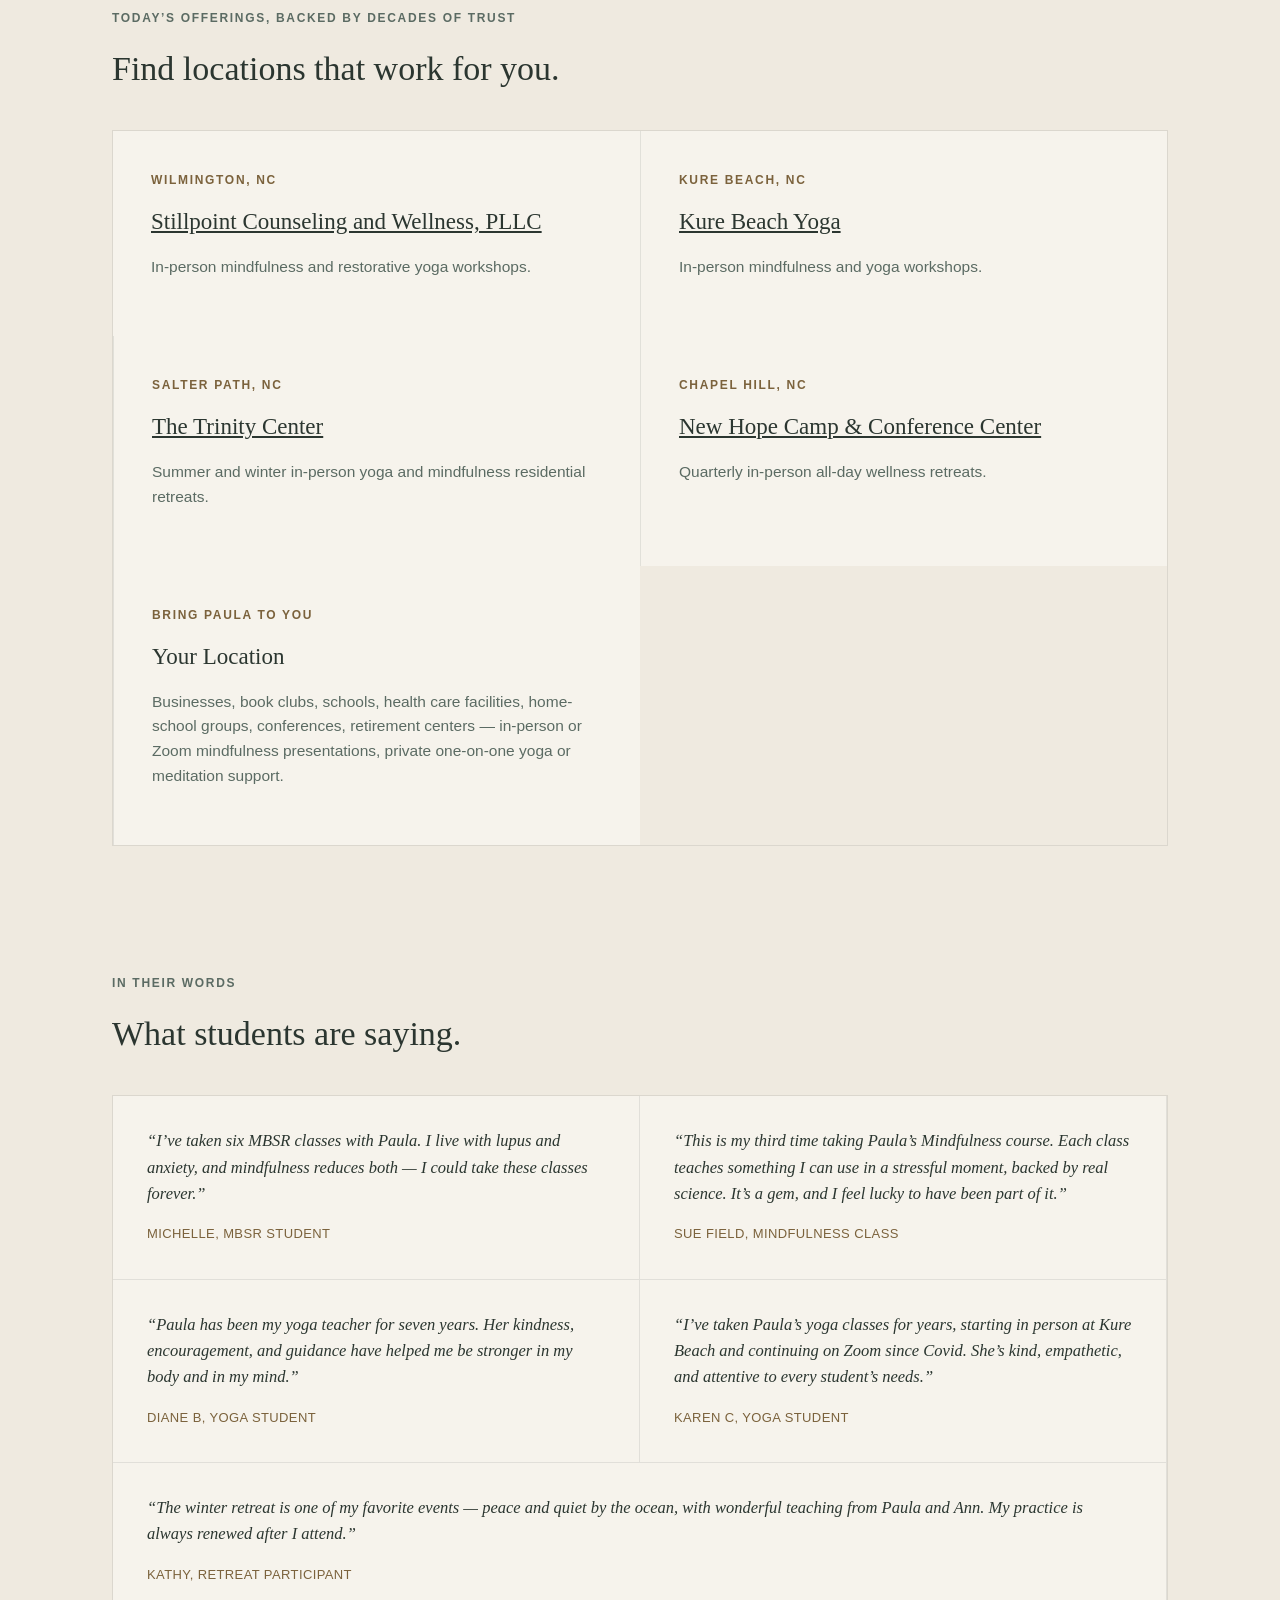
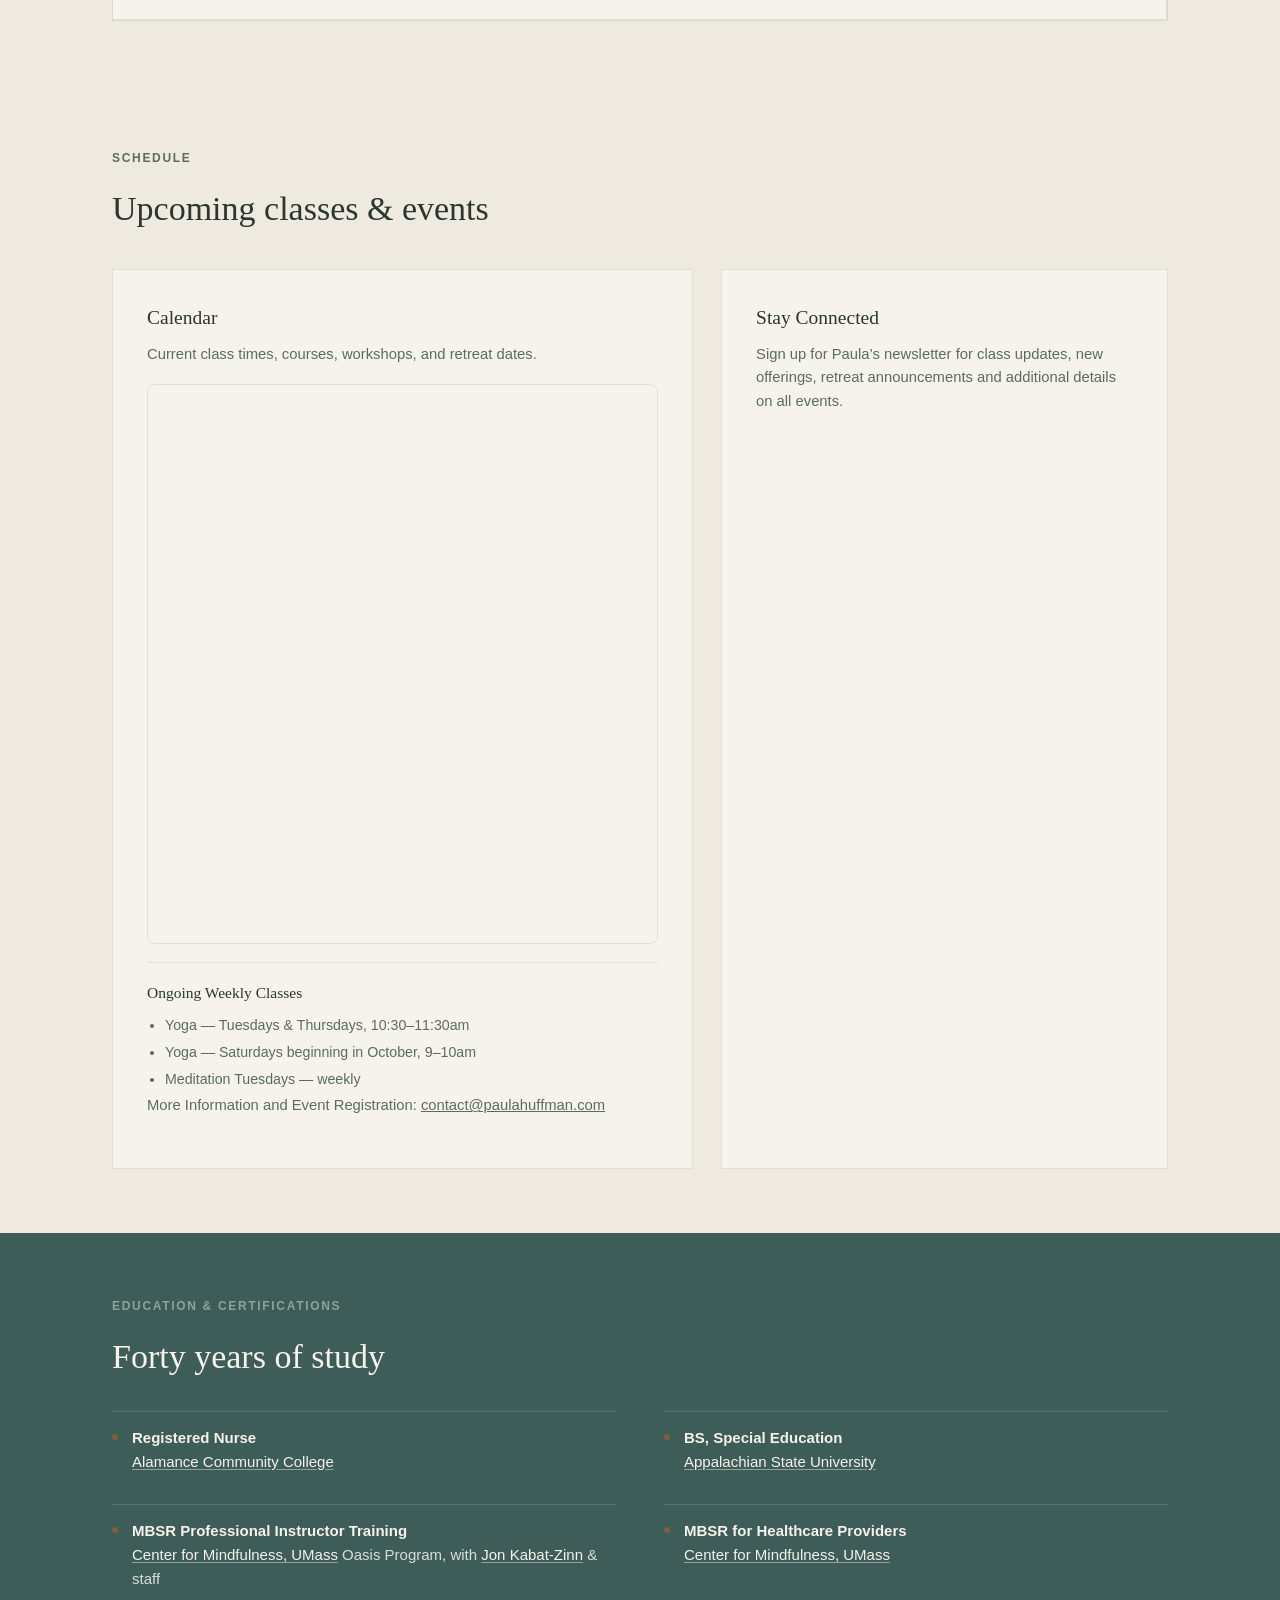
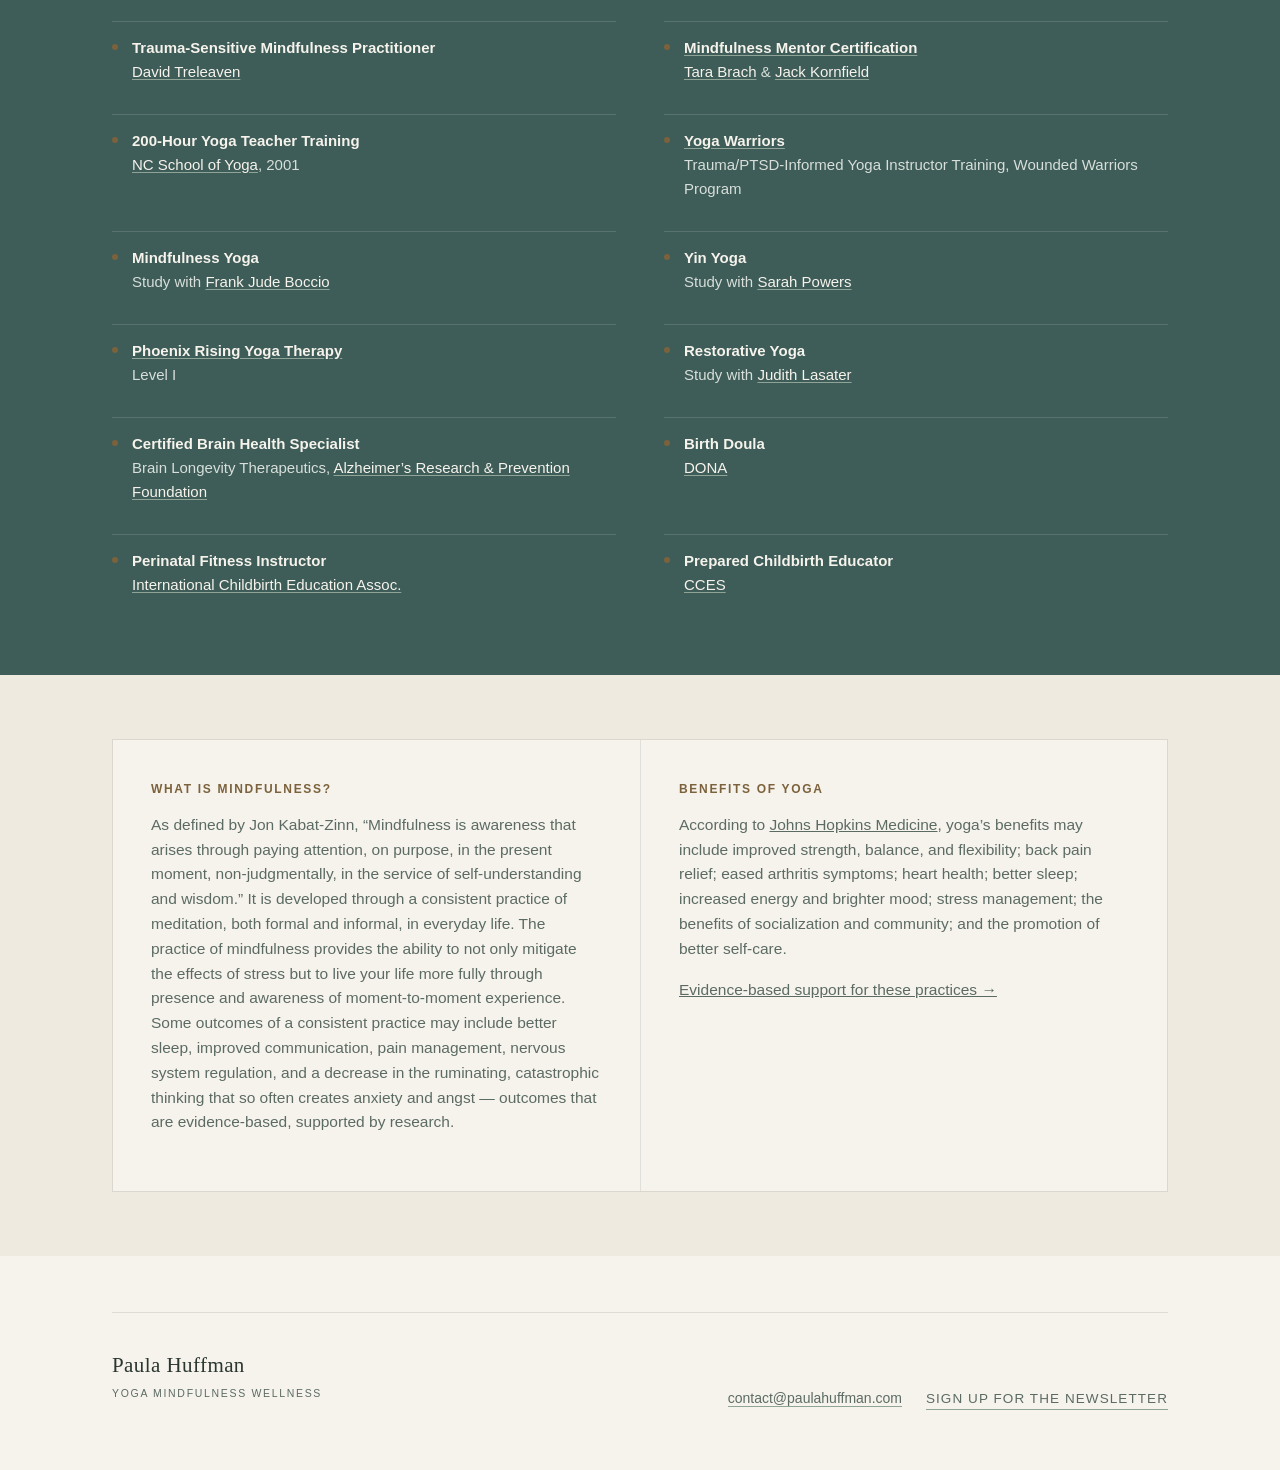
==== commit 5b095d0e: "Swap MBSR photos, add Brain Health photo, add yoga evidence link Replace stock beach photos on the M" ====
--- a/index.html
+++ b/index.html
@@ -255,7 +255,7 @@
       <article class="service-card has-photo">
         <div class="service-photo"><picture>
           <source srcset="images/offering-mbsr-8week.webp" type="image/webp">
-          <img src="images/offering-mbsr-8week.jpg" alt="A group mindfulness walking meditation on the beach during Paula's MBSR program" width="1054" height="658" loading="lazy" decoding="async">
+          <img src="images/offering-mbsr-8week.jpg" alt="A group seated in a circle during Paula's MBSR program" width="1400" height="939" loading="lazy" decoding="async">
         </picture></div>
         <div class="service-body">
           <h3><a href="https://en.wikipedia.org/wiki/Mindfulness-based_stress_reduction" target="_blank" rel="noopener">MBSR</a>: 8-Week Program</h3>
@@ -265,7 +265,7 @@
       <article class="service-card has-photo">
         <div class="service-photo"><picture>
           <source srcset="images/offering-mbsr-adapted.webp" type="image/webp">
-          <img src="images/offering-mbsr-adapted.jpg" alt="A group in mindfulness meditation on the beach during Paula's adapted MBSR program" width="1054" height="658" loading="lazy" decoding="async">
+          <img src="images/offering-mbsr-adapted.jpg" alt="A student joining Paula's adapted MBSR program from home via Zoom" width="1400" height="925" loading="lazy" decoding="async">
         </picture></div>
         <div class="service-body">
           <h3><a href="https://en.wikipedia.org/wiki/Mindfulness-based_stress_reduction" target="_blank" rel="noopener">MBSR</a>: Adapted Program for Busy Times</h3>
@@ -282,15 +282,21 @@
           <p>1.5&ndash;2 hour workshops and mini-courses in both yoga and mindfulness, offered in person and via live Zoom on varying topics including Yoga &amp; Mindfulness for Sleep, Cultivating Mindfulness in Everyday Life, Complimentary Introduction to Mindfulness, Orientations to MBSR, Meditation Tuesdays, and more.</p>
         </div>
       </article>
-      <article class="service-card">
-        <h3>Brain Health &amp; Wellness Course</h3>
-        <p>An experiential four-week, 1.5-hour-session course led by Paula as a Certified Brain Health Specialist. You'll learn more about:</p>
-        <ul>
-          <li>Cognitive decline: is it aging or something else?</li>
-          <li>Keeping our brains and body healthy</li>
-          <li>Brain health is heart health</li>
-        </ul>
-        <p>Includes complimentary Zoom yoga and meditation sessions, with monthly follow-up workshops.</p>
+      <article class="service-card has-photo">
+        <div class="service-photo"><picture>
+          <source srcset="images/offering-brain-health.webp" type="image/webp">
+          <img src="images/offering-brain-health.jpg" alt="A group discussion during Paula's Brain Health & Wellness course" width="1400" height="936" loading="lazy" decoding="async">
+        </picture></div>
+        <div class="service-body">
+          <h3>Brain Health &amp; Wellness Course</h3>
+          <p>An experiential four-week, 1.5-hour-session course led by Paula as a Certified Brain Health Specialist. You'll learn more about:</p>
+          <ul>
+            <li>Cognitive decline: is it aging or something else?</li>
+            <li>Keeping our brains and body healthy</li>
+            <li>Brain health is heart health</li>
+          </ul>
+          <p>Includes complimentary Zoom yoga and meditation sessions, with monthly follow-up workshops.</p>
+        </div>
       </article>
       <article class="service-card has-photo">
         <div class="service-photo"><picture>
@@ -466,6 +472,7 @@
       <div class="context-card">
         <span class="eyebrow-sm">Benefits of Yoga</span>
         <p>According to <a href="https://www.hopkinsmedicine.org/health/wellness-and-prevention/9-benefits-of-yoga" target="_blank" rel="noopener">Johns Hopkins Medicine</a>, yoga&rsquo;s benefits may include improved strength, balance, and flexibility; back pain relief; eased arthritis symptoms; heart health; better sleep; increased energy and brighter mood; stress management; the benefits of socialization and community; and the promotion of better self-care.</p>
+        <p><a href="https://pmc.ncbi.nlm.nih.gov/articles/PMC3525089/" target="_blank" rel="noopener">Evidence-based support for these practices &rarr;</a></p>
       </div>
     </div>
   </div>
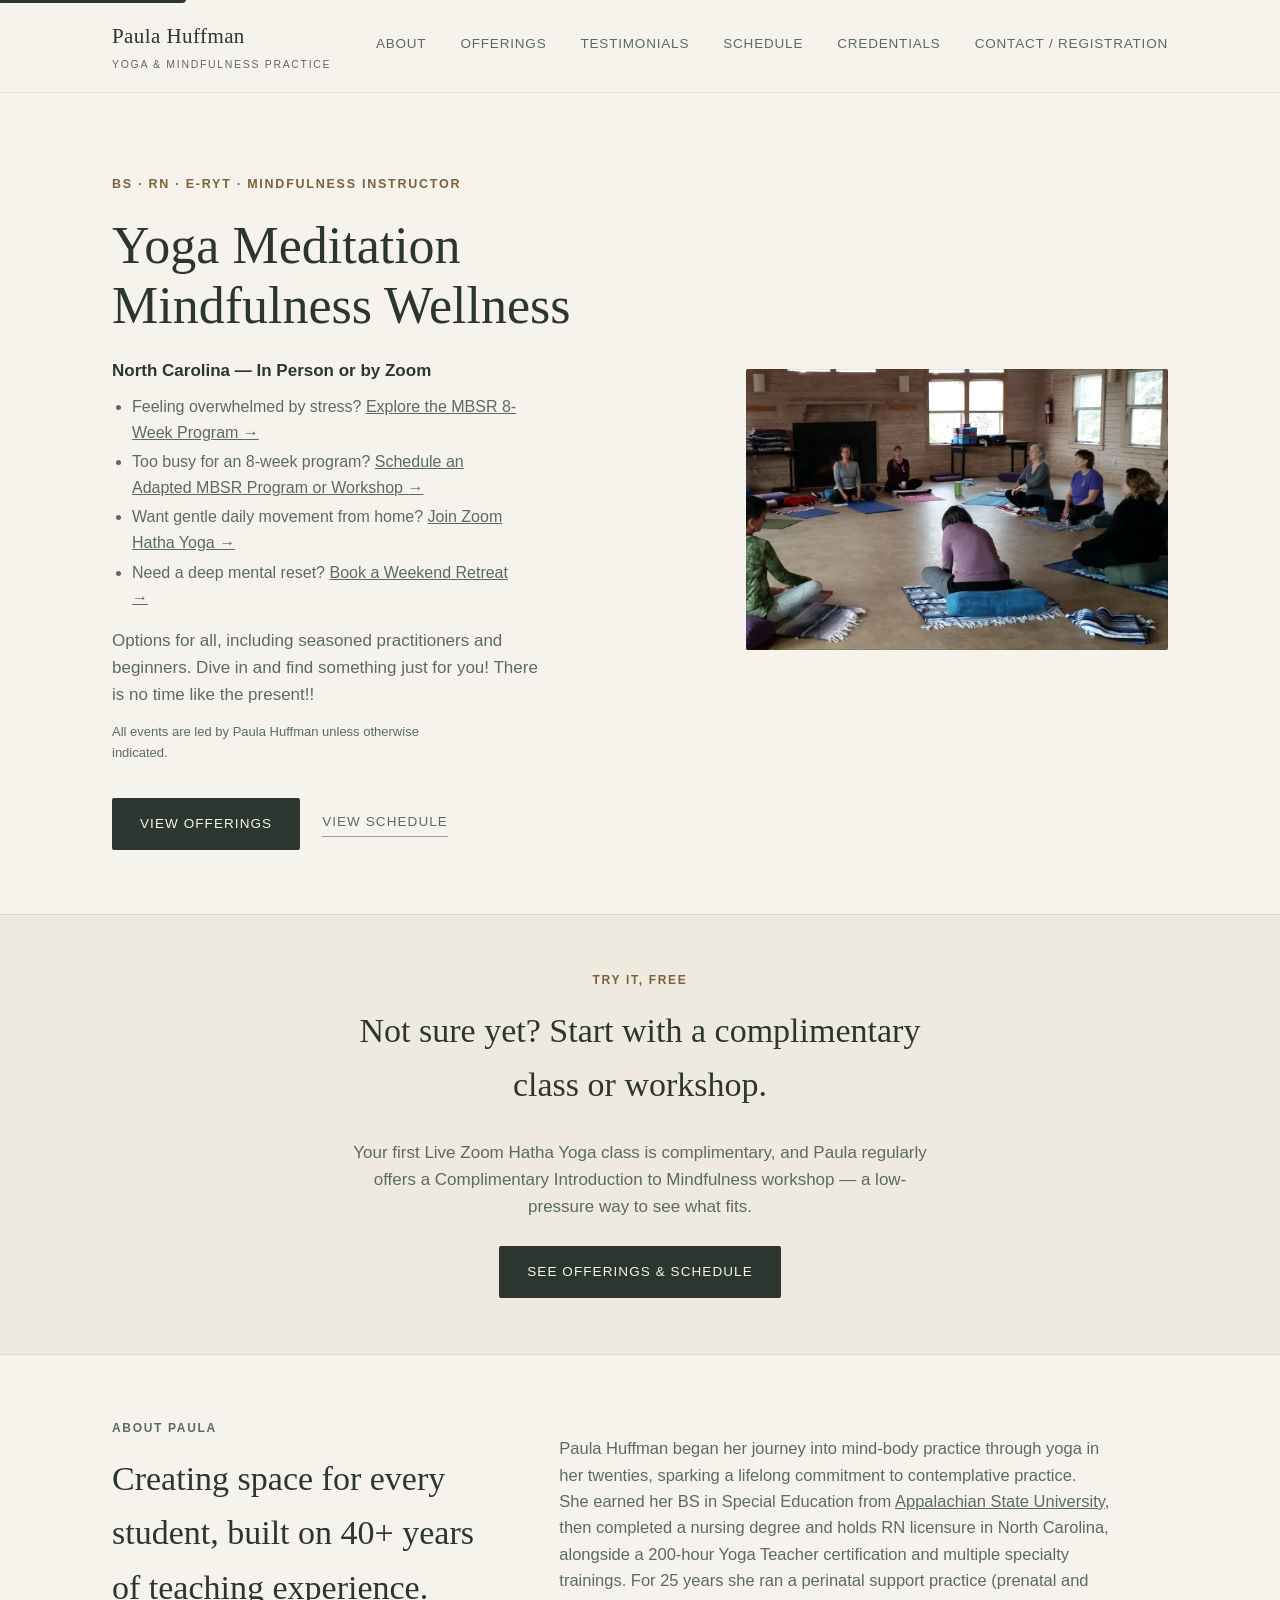
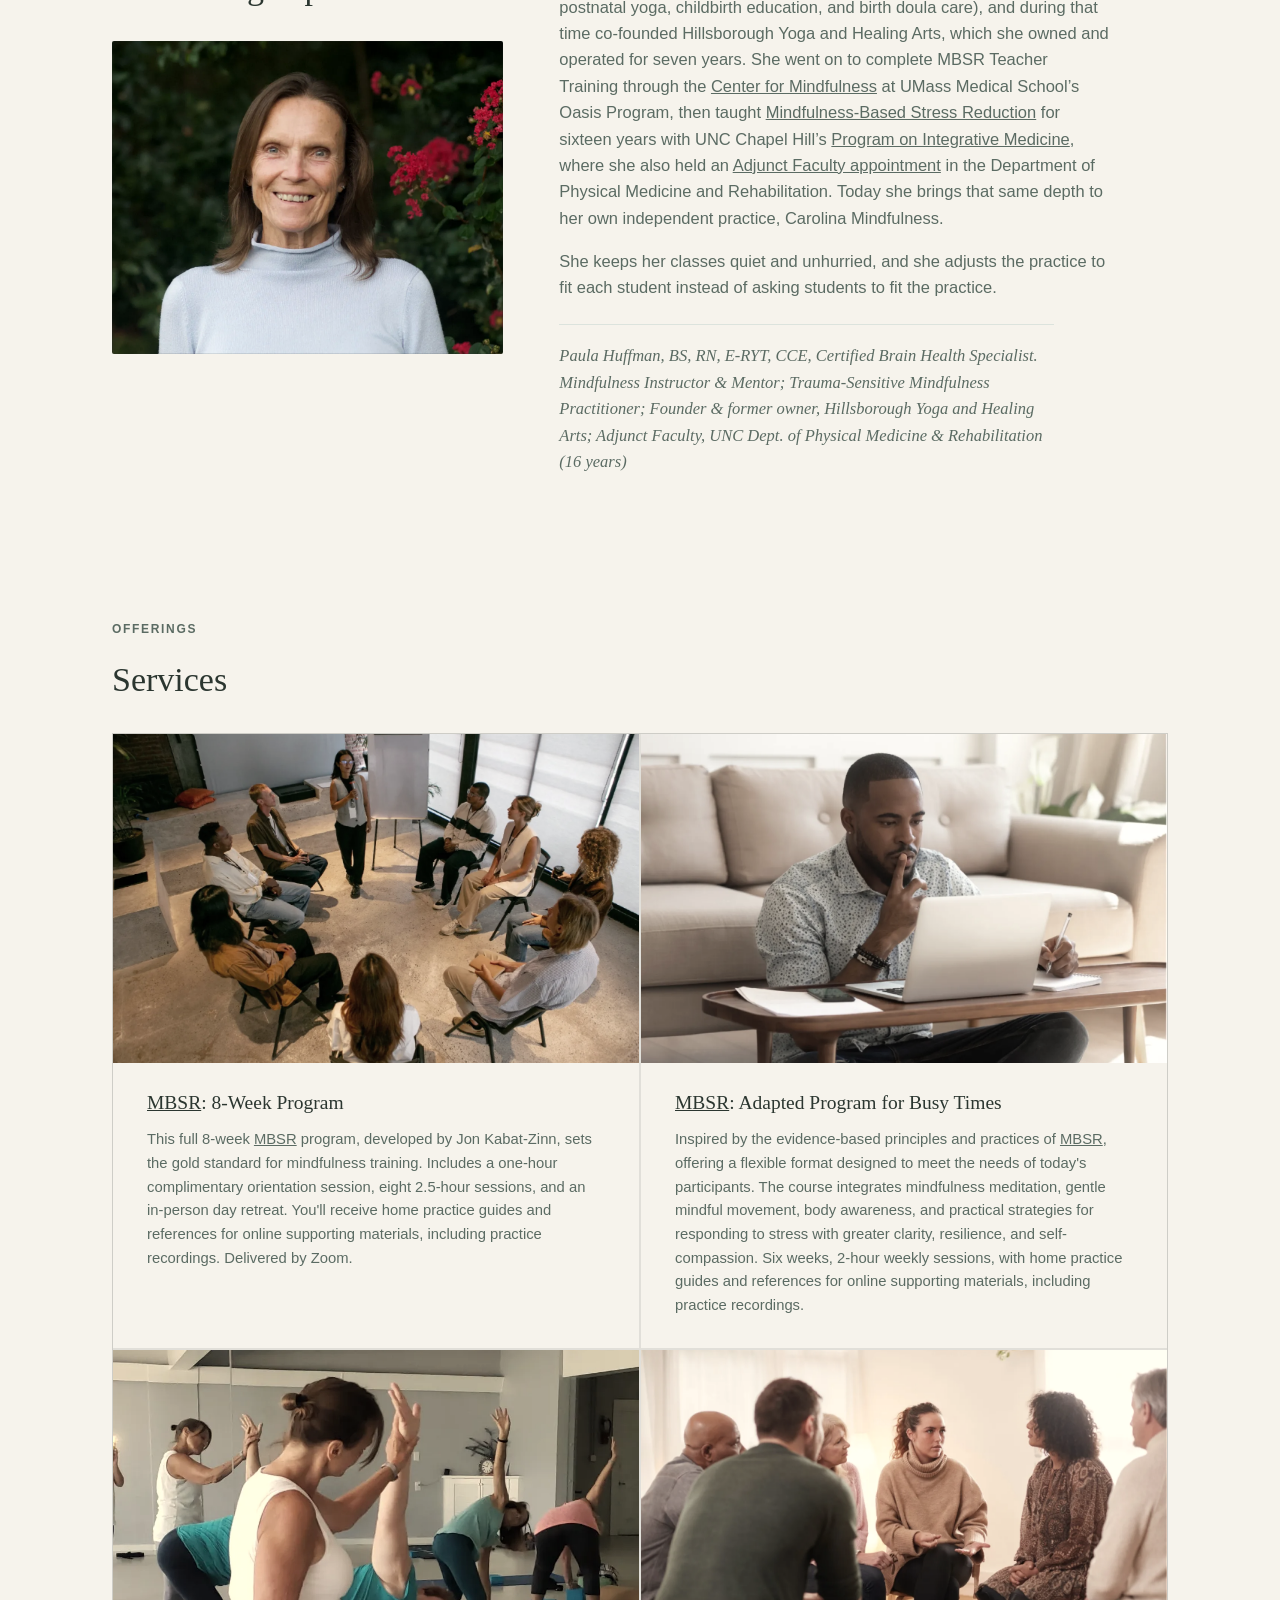
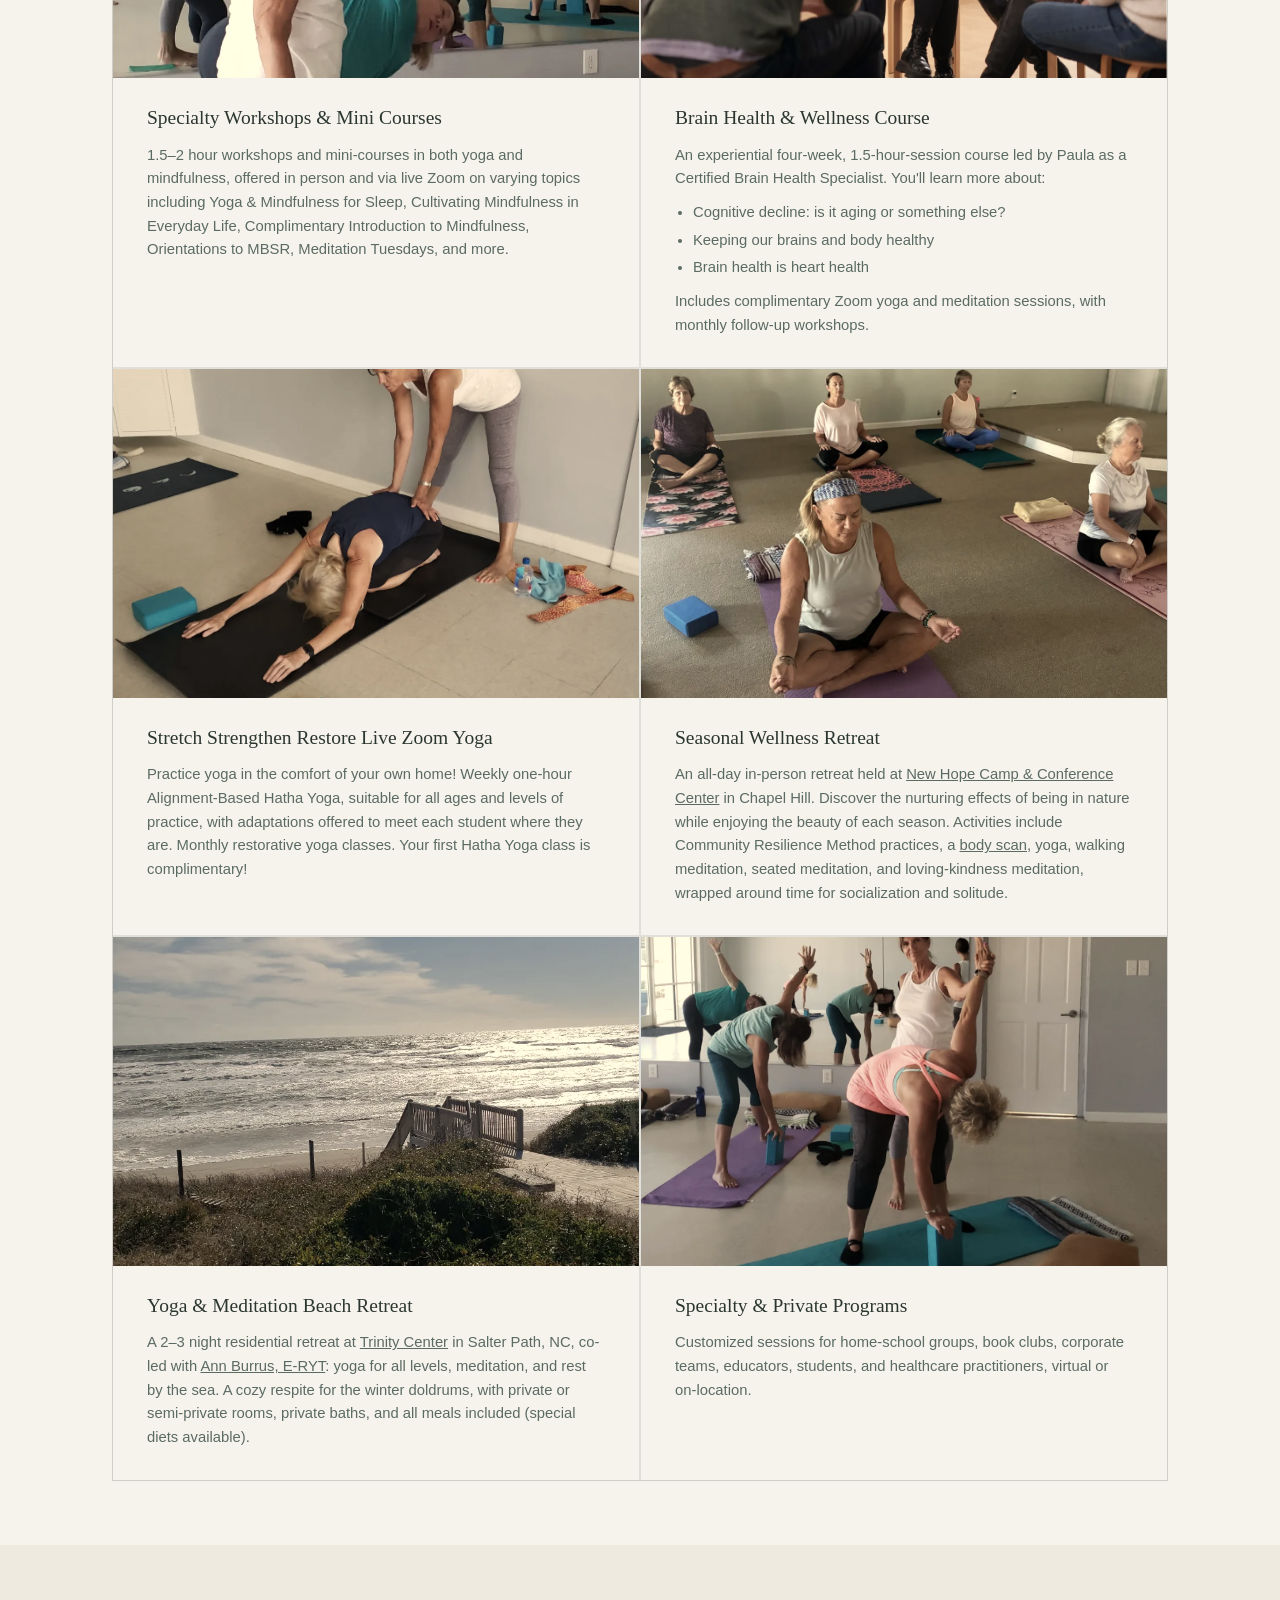
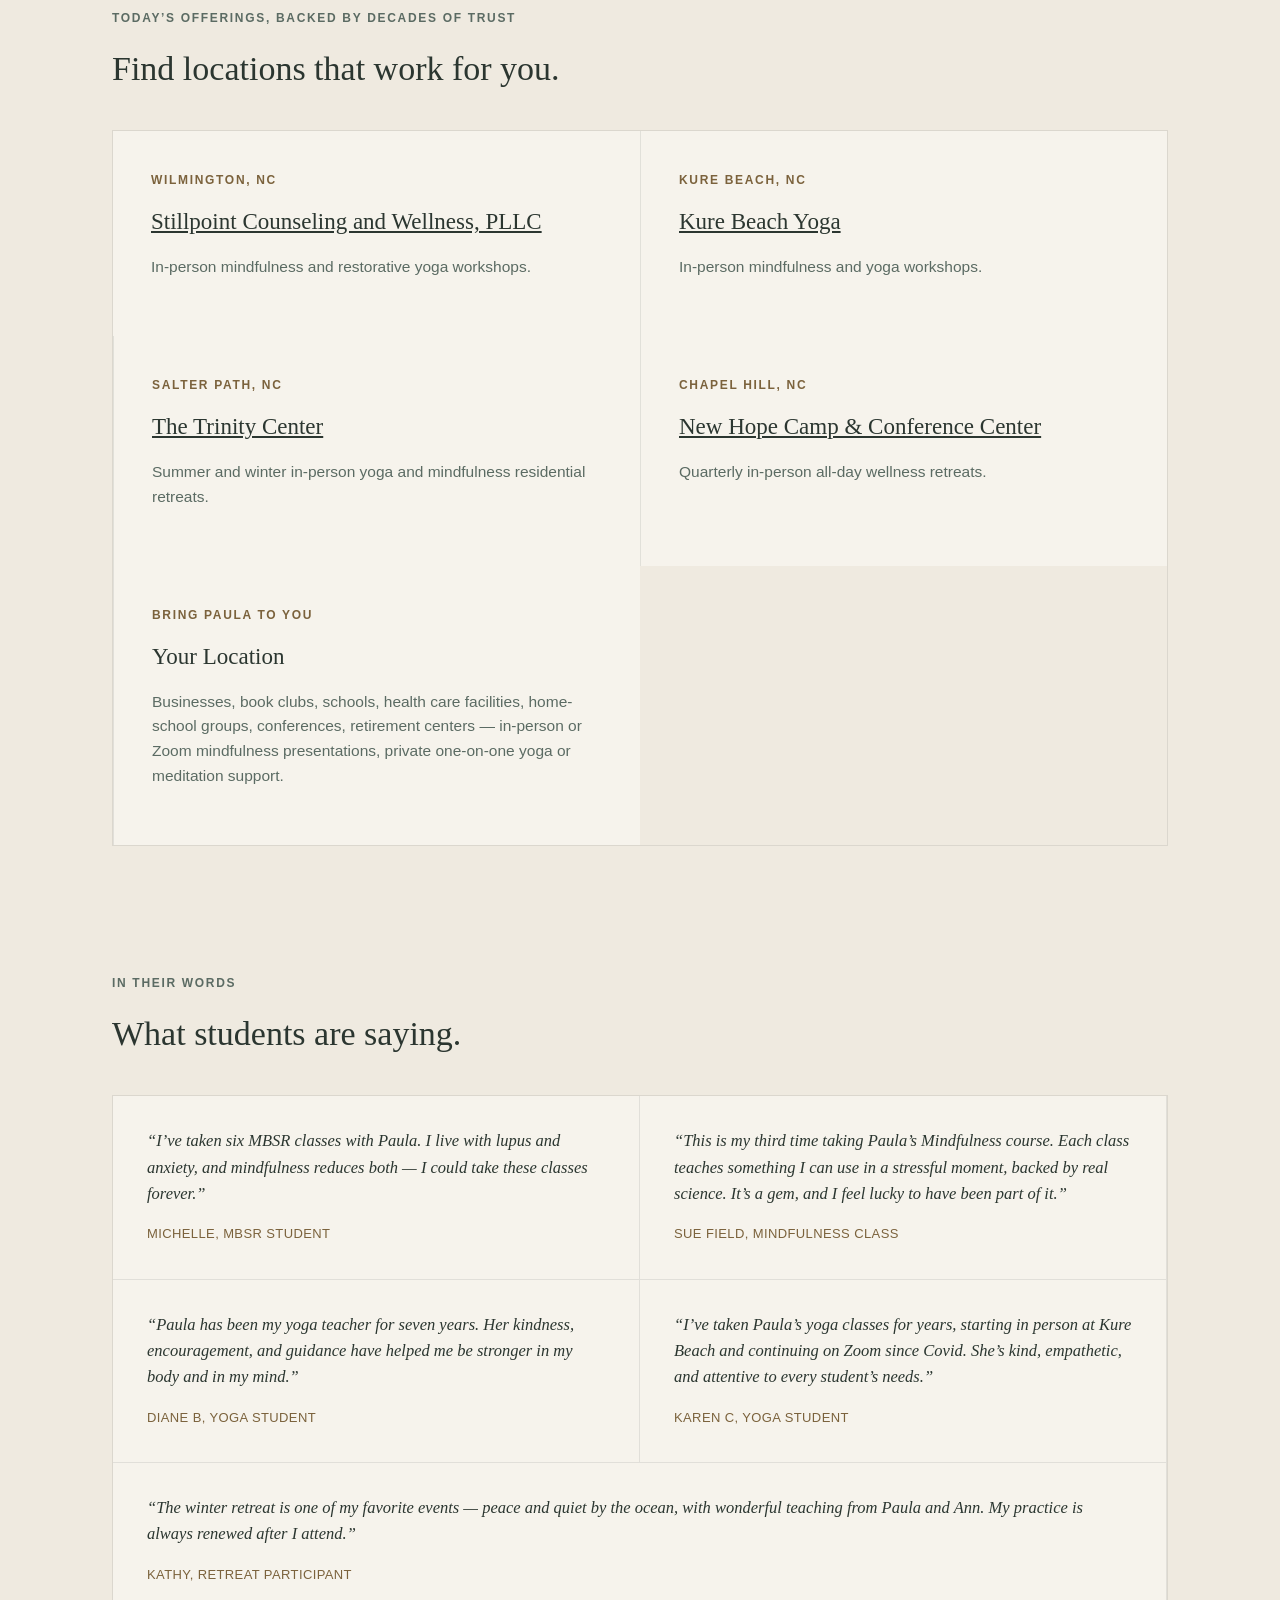
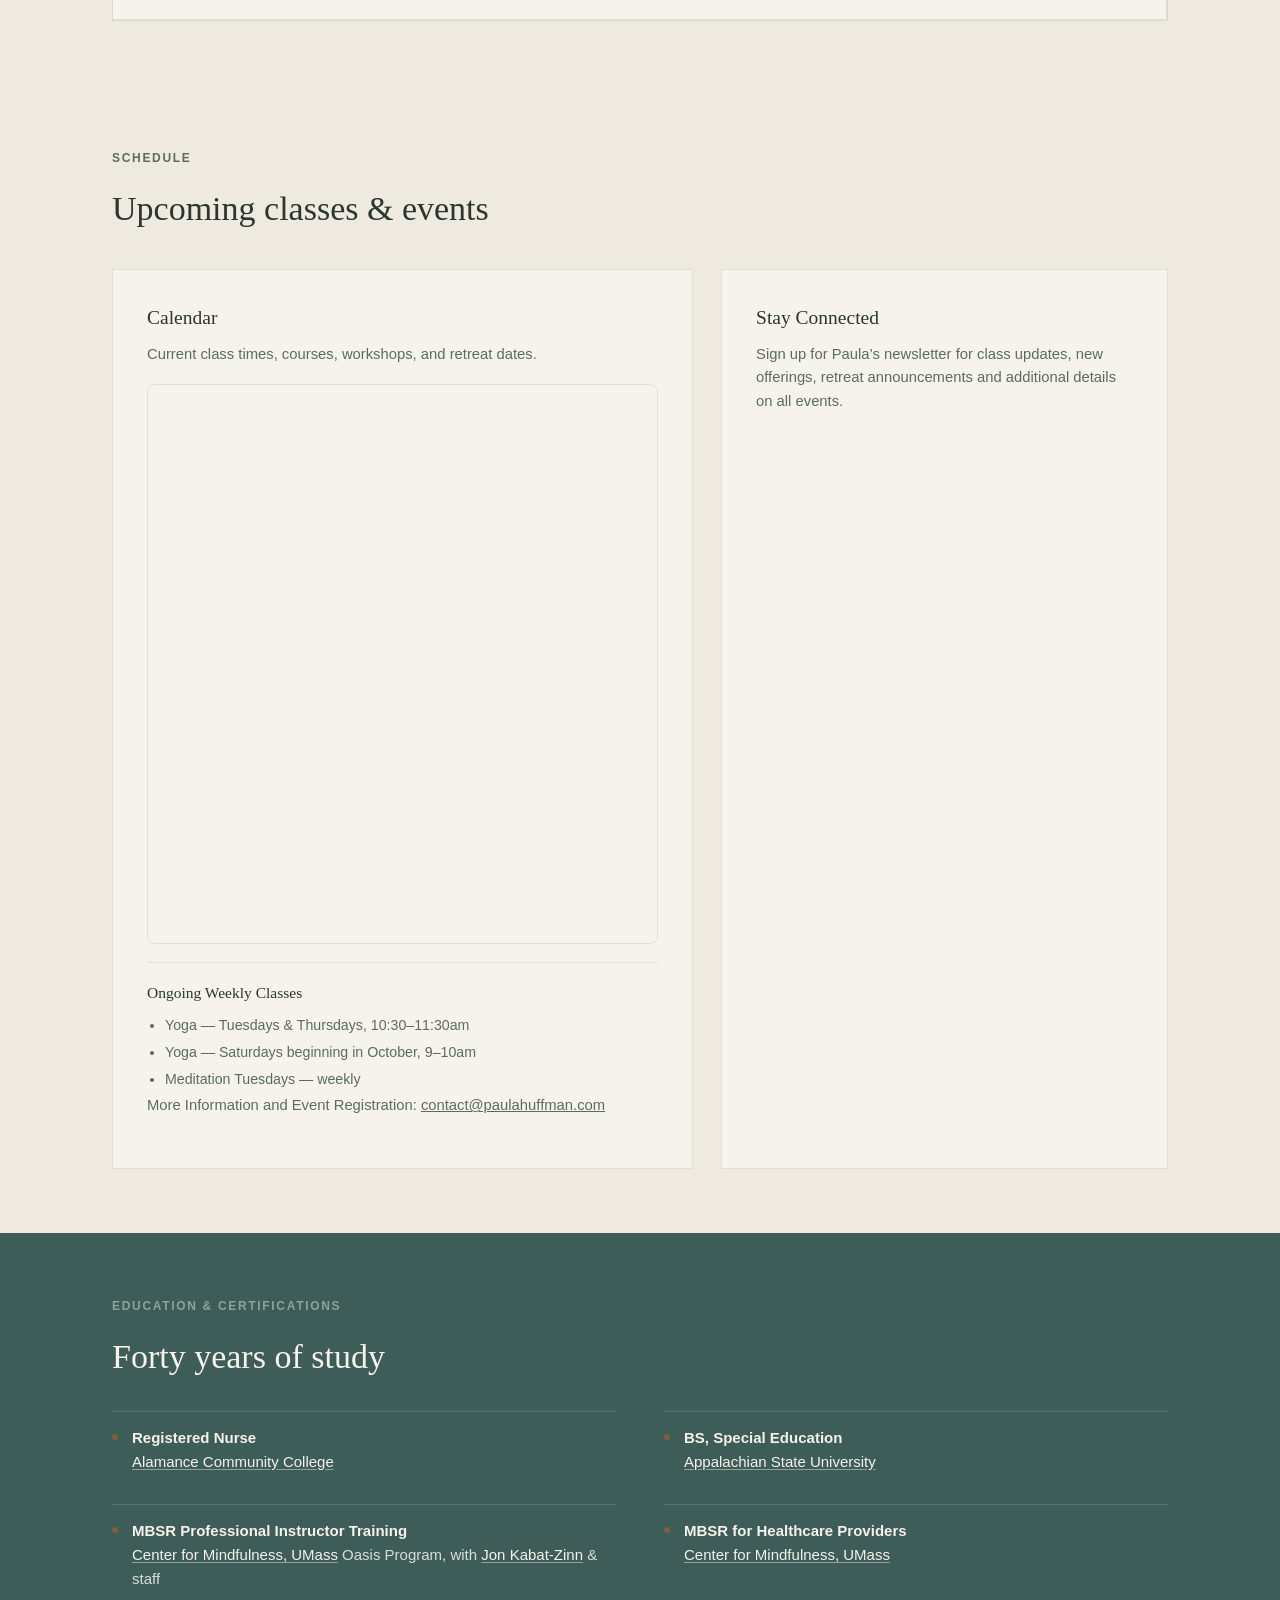
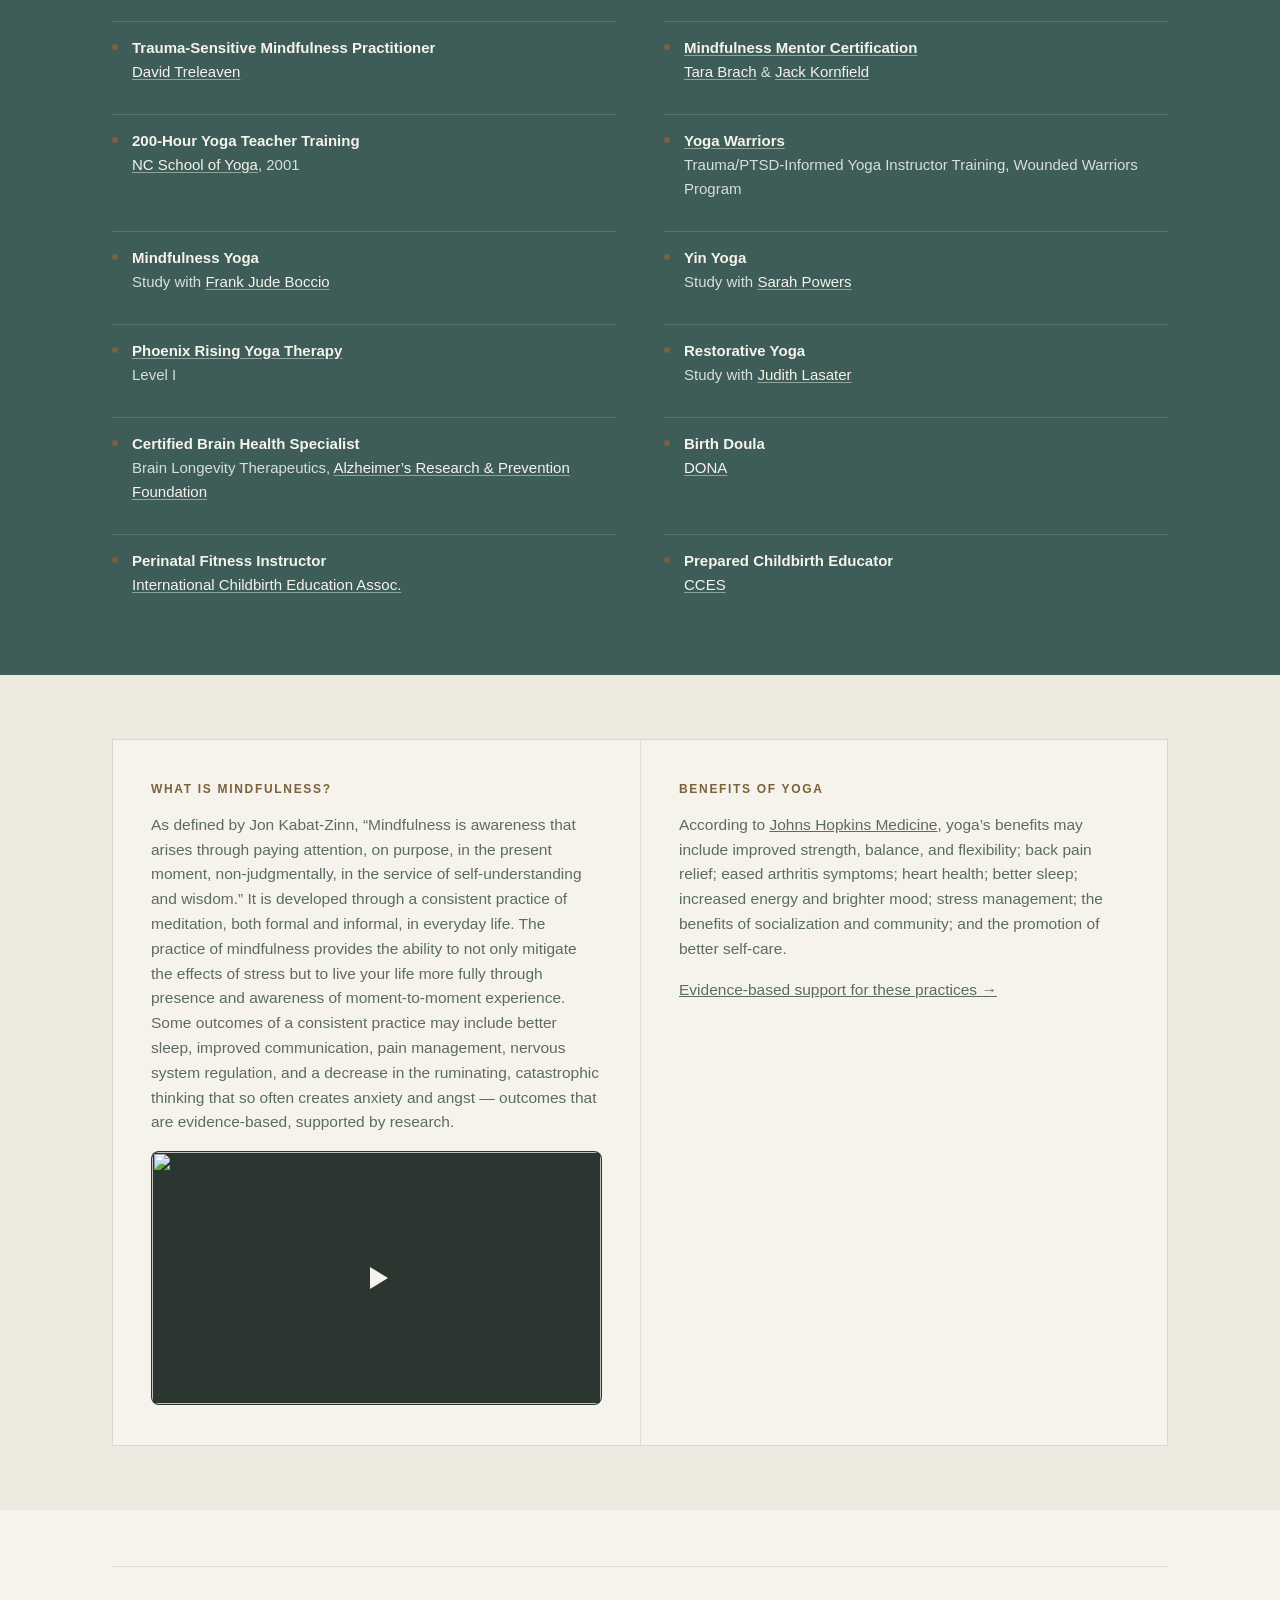
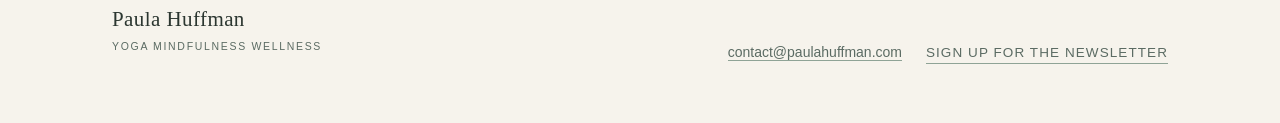
==== commit df466030: "Embed Dr. Tracey Marks mindfulness video with click-to-play facade Adds a privacy-enhanced YouTube e" ====
--- a/index.html
+++ b/index.html
@@ -3,7 +3,7 @@
 <head>
 <meta charset="UTF-8">
 <meta name="viewport" content="width=device-width, initial-scale=1.0">
-<meta http-equiv="Content-Security-Policy" content="default-src 'self'; script-src 'self' https://app.icontact.com https://www.google.com https://www.gstatic.com https://www.googletagmanager.com; style-src 'self' 'unsafe-inline' https://app.icontact.com; frame-src https://calendar.google.com https://www.google.com; img-src 'self' data: https://app.icontact.com https://www.gstatic.com https://www.googletagmanager.com https://www.google-analytics.com https://*.google-analytics.com https://*.analytics.google.com; connect-src 'self' https://app.icontact.com https://www.google.com https://www.googletagmanager.com https://www.google-analytics.com https://*.google-analytics.com https://*.analytics.google.com; font-src 'self'; base-uri 'self'; form-action 'self' https://app.icontact.com; object-src 'none';">
+<meta http-equiv="Content-Security-Policy" content="default-src 'self'; script-src 'self' https://app.icontact.com https://www.google.com https://www.gstatic.com https://www.googletagmanager.com; style-src 'self' 'unsafe-inline' https://app.icontact.com; frame-src https://calendar.google.com https://www.google.com https://www.youtube-nocookie.com; img-src 'self' data: https://app.icontact.com https://www.gstatic.com https://www.googletagmanager.com https://www.google-analytics.com https://*.google-analytics.com https://*.analytics.google.com https://i.ytimg.com; connect-src 'self' https://app.icontact.com https://www.google.com https://www.googletagmanager.com https://www.google-analytics.com https://*.google-analytics.com https://*.analytics.google.com; font-src 'self'; base-uri 'self'; form-action 'self' https://app.icontact.com; object-src 'none';">
 <meta name="referrer" content="strict-origin-when-cross-origin">
 <!-- Google Tag Manager -->
 <script src="js/gtm-loader.js"></script>
@@ -162,6 +162,16 @@
           }
         ]
       }
+    },
+    {
+      "@type": "VideoObject",
+      "@id": "https://paulahuffman.com/#video-mindfulness-brain",
+      "name": "Mindfulness Doesn't Clear Your Mind—It Does This Instead",
+      "description": "Psychiatrist Dr. Tracey Marks explains how a consistent mindfulness practice changes the brain, including effects on the amygdala and the body's stress response.",
+      "thumbnailUrl": ["https://i.ytimg.com/vi/cjkAkGDNiEk/maxresdefault.jpg"],
+      "uploadDate": "2025-10-29",
+      "duration": "PT9M38S",
+      "embedUrl": "https://www.youtube-nocookie.com/embed/cjkAkGDNiEk"
     }
   ]
 }
@@ -468,6 +478,10 @@
       <div class="context-card">
         <span class="eyebrow-sm">What Is Mindfulness?</span>
         <p>As defined by Jon Kabat-Zinn, &ldquo;Mindfulness is awareness that arises through paying attention, on purpose, in the present moment, non-judgmentally, in the service of self-understanding and wisdom.&rdquo; It is developed through a consistent practice of meditation, both formal and informal, in everyday life. The practice of mindfulness provides the ability to not only mitigate the effects of stress but to live your life more fully through presence and awareness of moment-to-moment experience. Some outcomes of a consistent practice may include better sleep, improved communication, pain management, nervous system regulation, and a decrease in the ruminating, catastrophic thinking that so often creates anxiety and angst &mdash; outcomes that are evidence-based, supported by research.</p>
+        <div class="video-embed" data-yt-id="cjkAkGDNiEk" data-yt-title="Mindfulness Doesn't Clear Your Mind—It Does This Instead, by Dr. Tracey Marks">
+          <img src="https://i.ytimg.com/vi/cjkAkGDNiEk/maxresdefault.jpg" alt="" loading="lazy" decoding="async">
+          <button type="button" class="video-play" aria-label="Play: Mindfulness Doesn't Clear Your Mind—It Does This Instead, by Dr. Tracey Marks"></button>
+        </div>
       </div>
       <div class="context-card">
         <span class="eyebrow-sm">Benefits of Yoga</span>
@@ -494,6 +508,7 @@
 </footer>
 
 <script src="js/reveal.js"></script>
+<script src="js/video-embed.js"></script>
 
 </body>
 </html>
--- a/css/main.css
+++ b/css/main.css
@@ -238,6 +238,25 @@
     margin:0 0 14px;
   }
   .context-card p{color:var(--slate);font-size:15.5px;margin:0 0 16px;}
+  .video-embed{
+    position:relative;width:100%;aspect-ratio:16/9;
+    border-radius:8px;overflow:hidden;
+    border:1px solid rgba(43,54,48,0.1);
+    background:var(--ink);
+  }
+  .video-embed img{width:100%;height:100%;object-fit:cover;display:block;}
+  .video-embed iframe{position:absolute;inset:0;width:100%;height:100%;border:0;}
+  .video-play{
+    position:absolute;inset:0;margin:auto;width:60px;height:60px;padding:0;
+    border:0;border-radius:50%;background:rgba(43,54,48,0.75);cursor:pointer;
+  }
+  .video-play::after{
+    content:"";position:absolute;top:50%;left:54%;
+    transform:translate(-50%,-50%);
+    border-style:solid;border-width:11px 0 11px 18px;
+    border-color:transparent transparent transparent var(--ivory);
+  }
+  .video-play:hover{background:var(--ink);}
   .context-meta{
     font-size:12.5px;
     letter-spacing:0.05em;
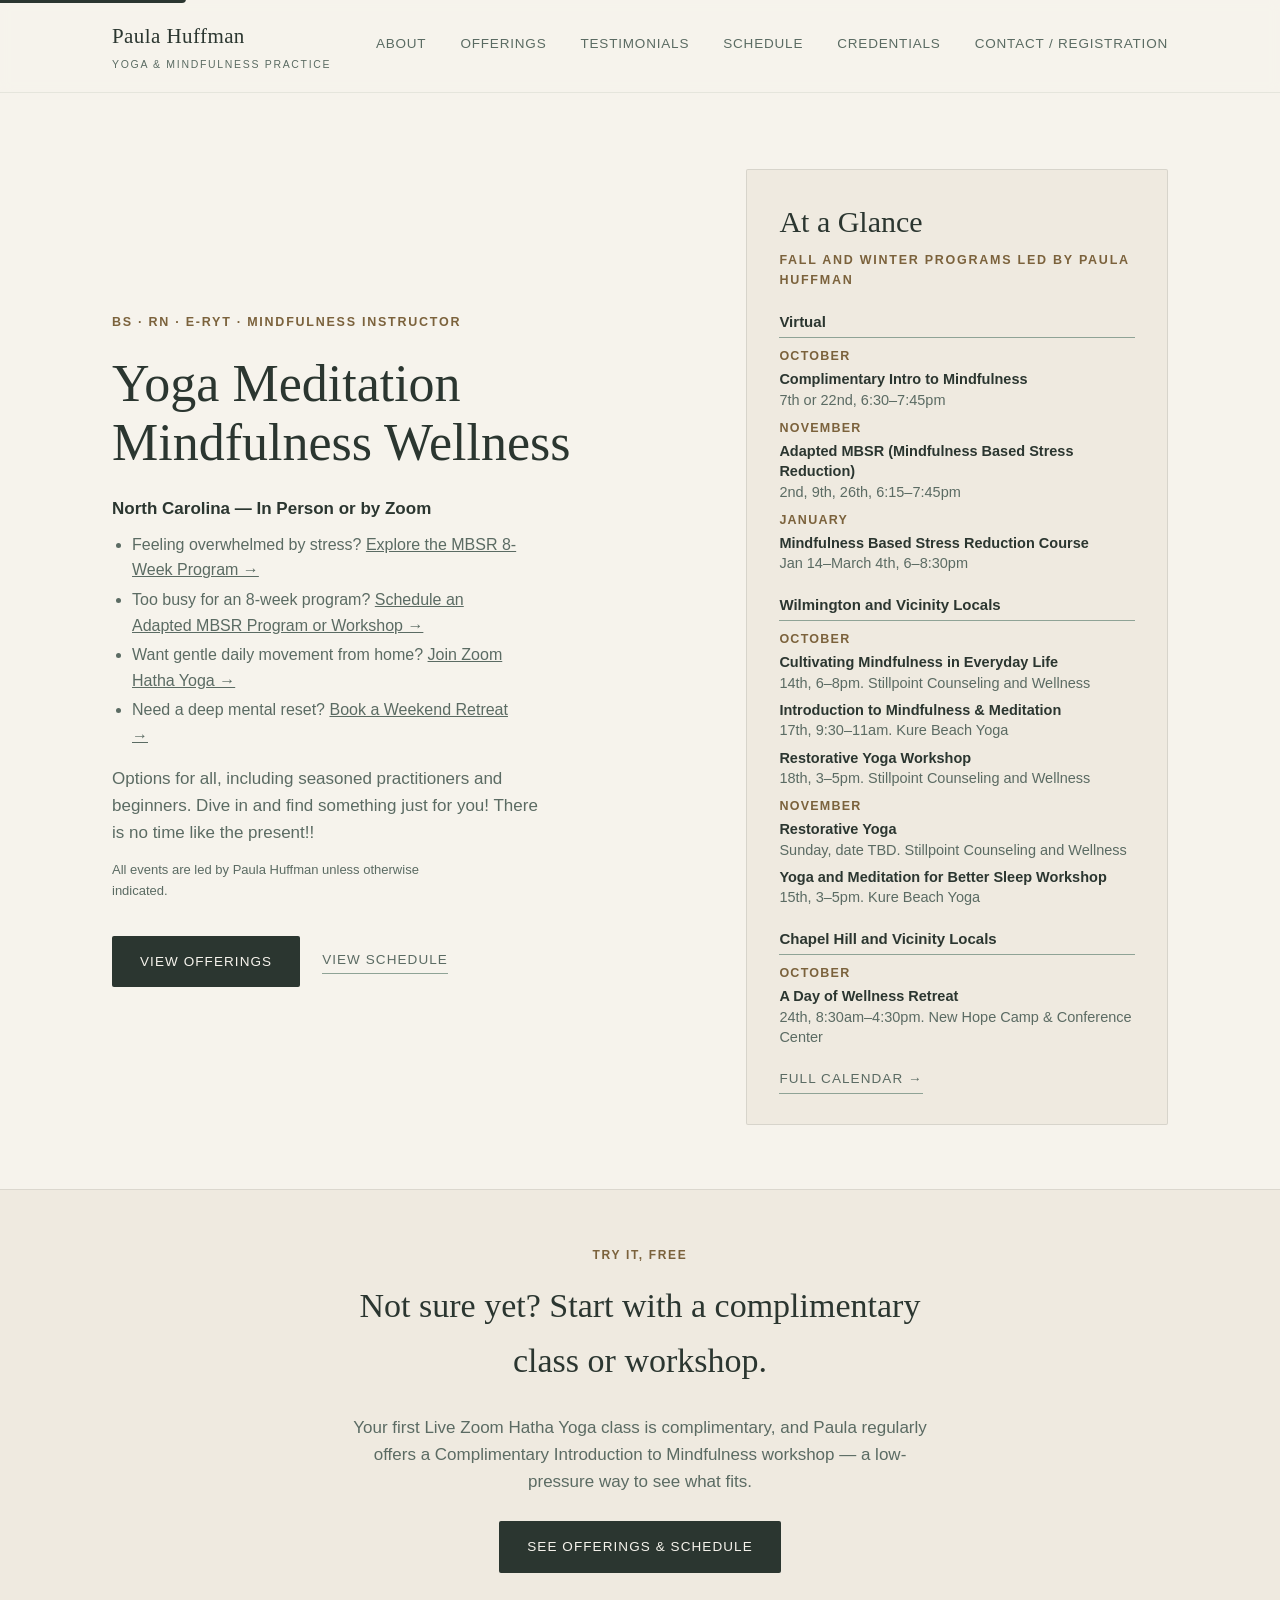
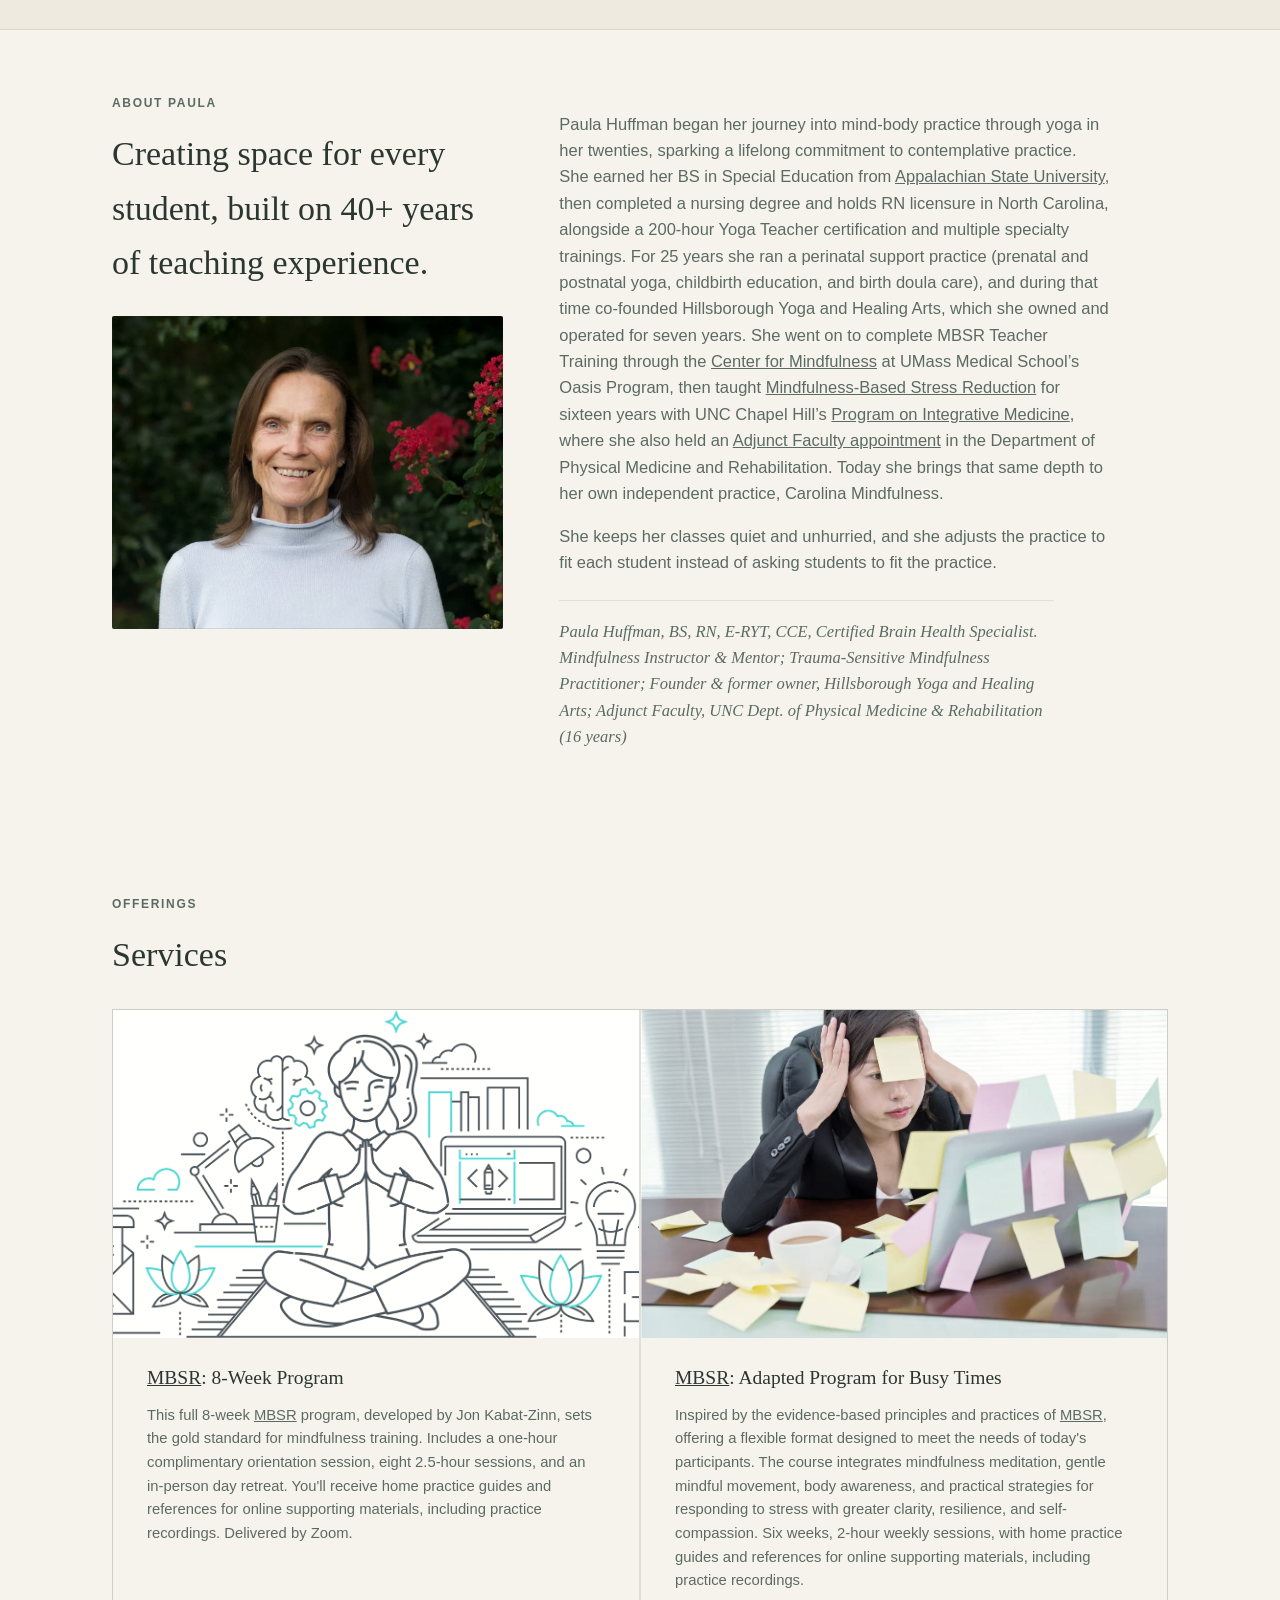
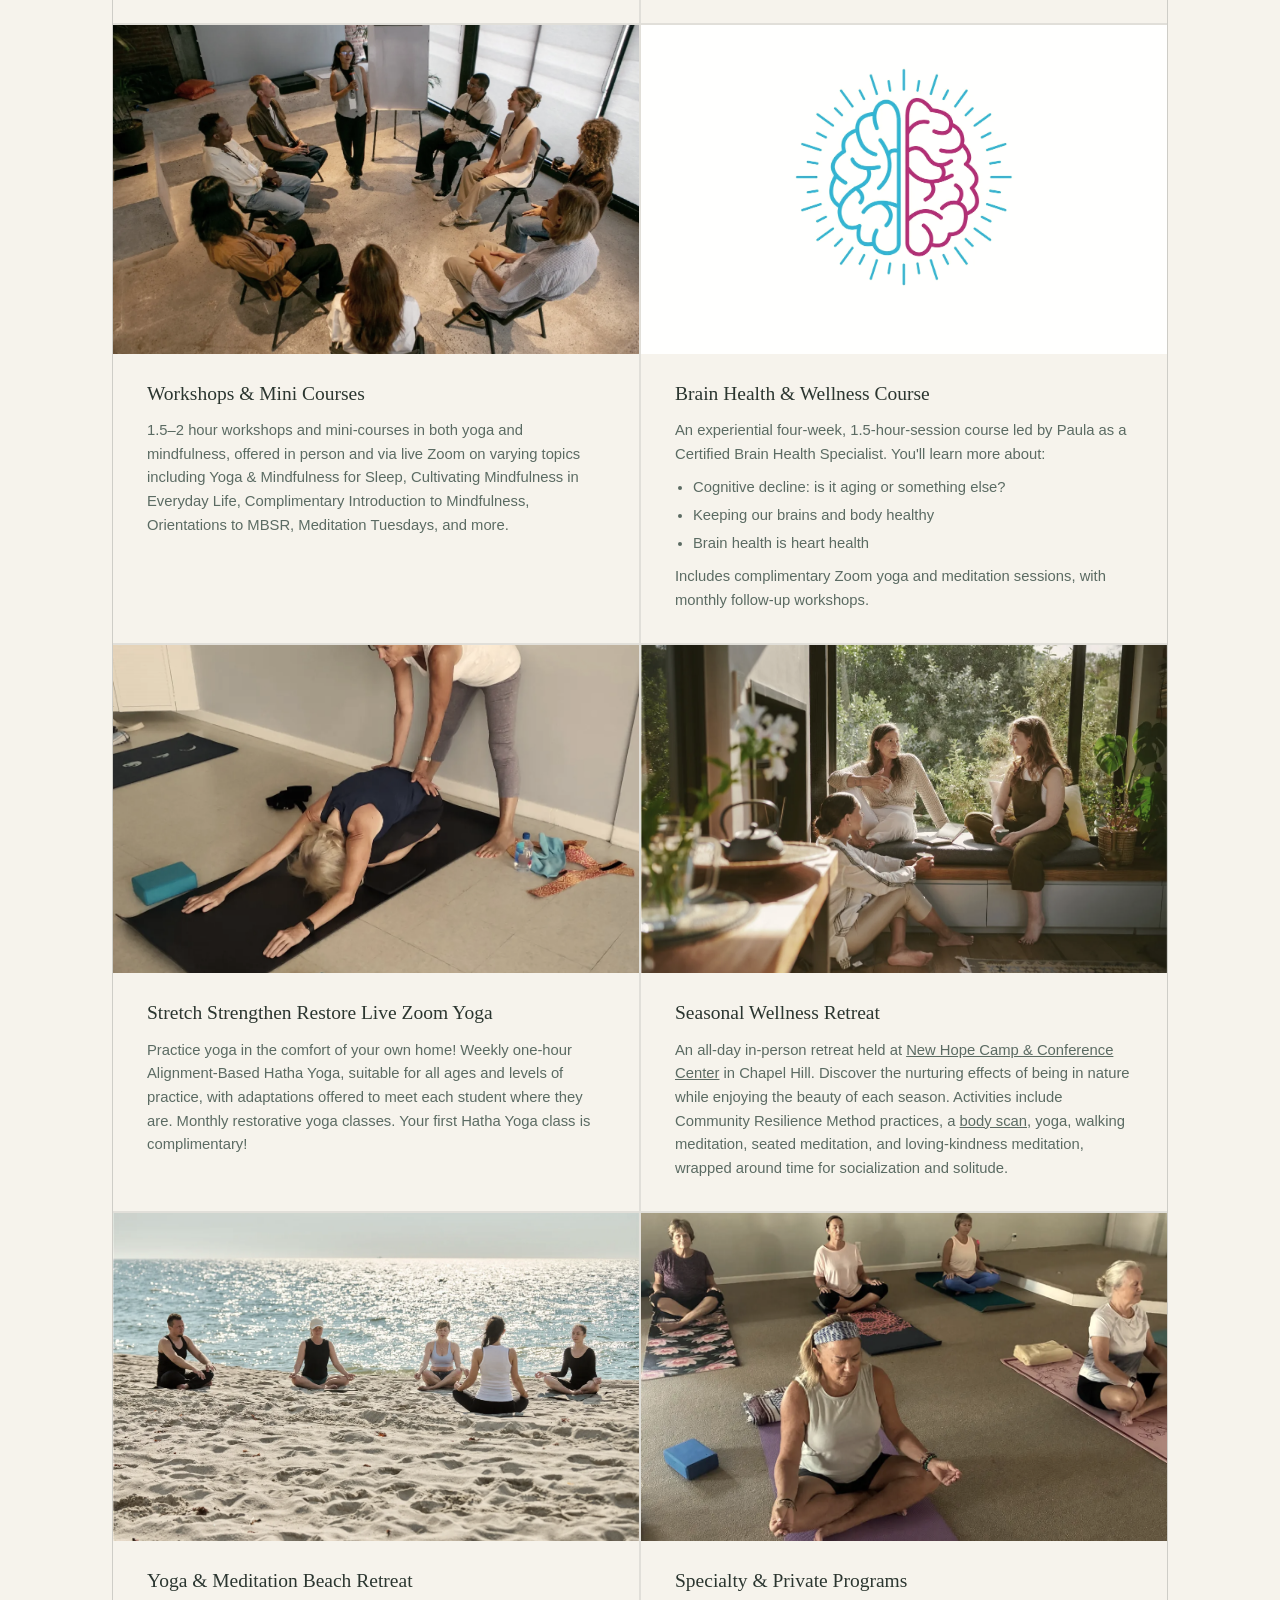
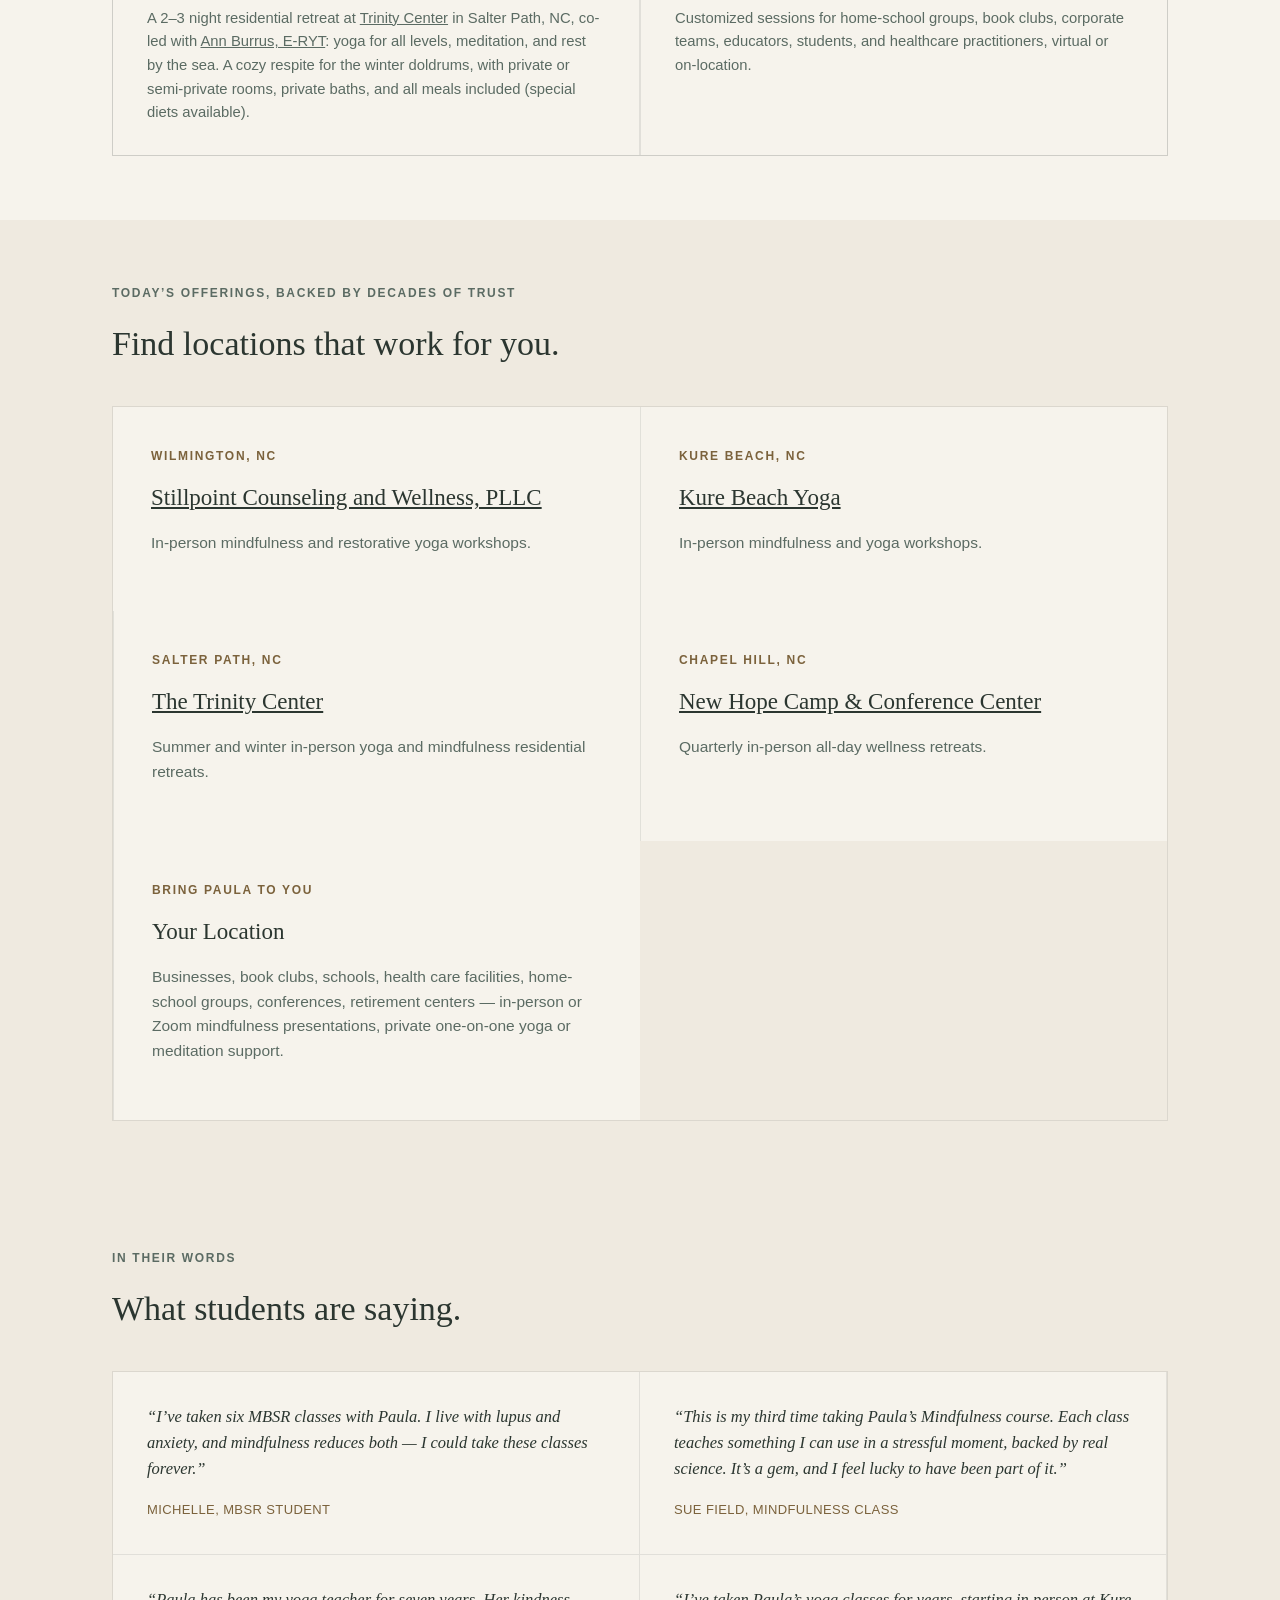
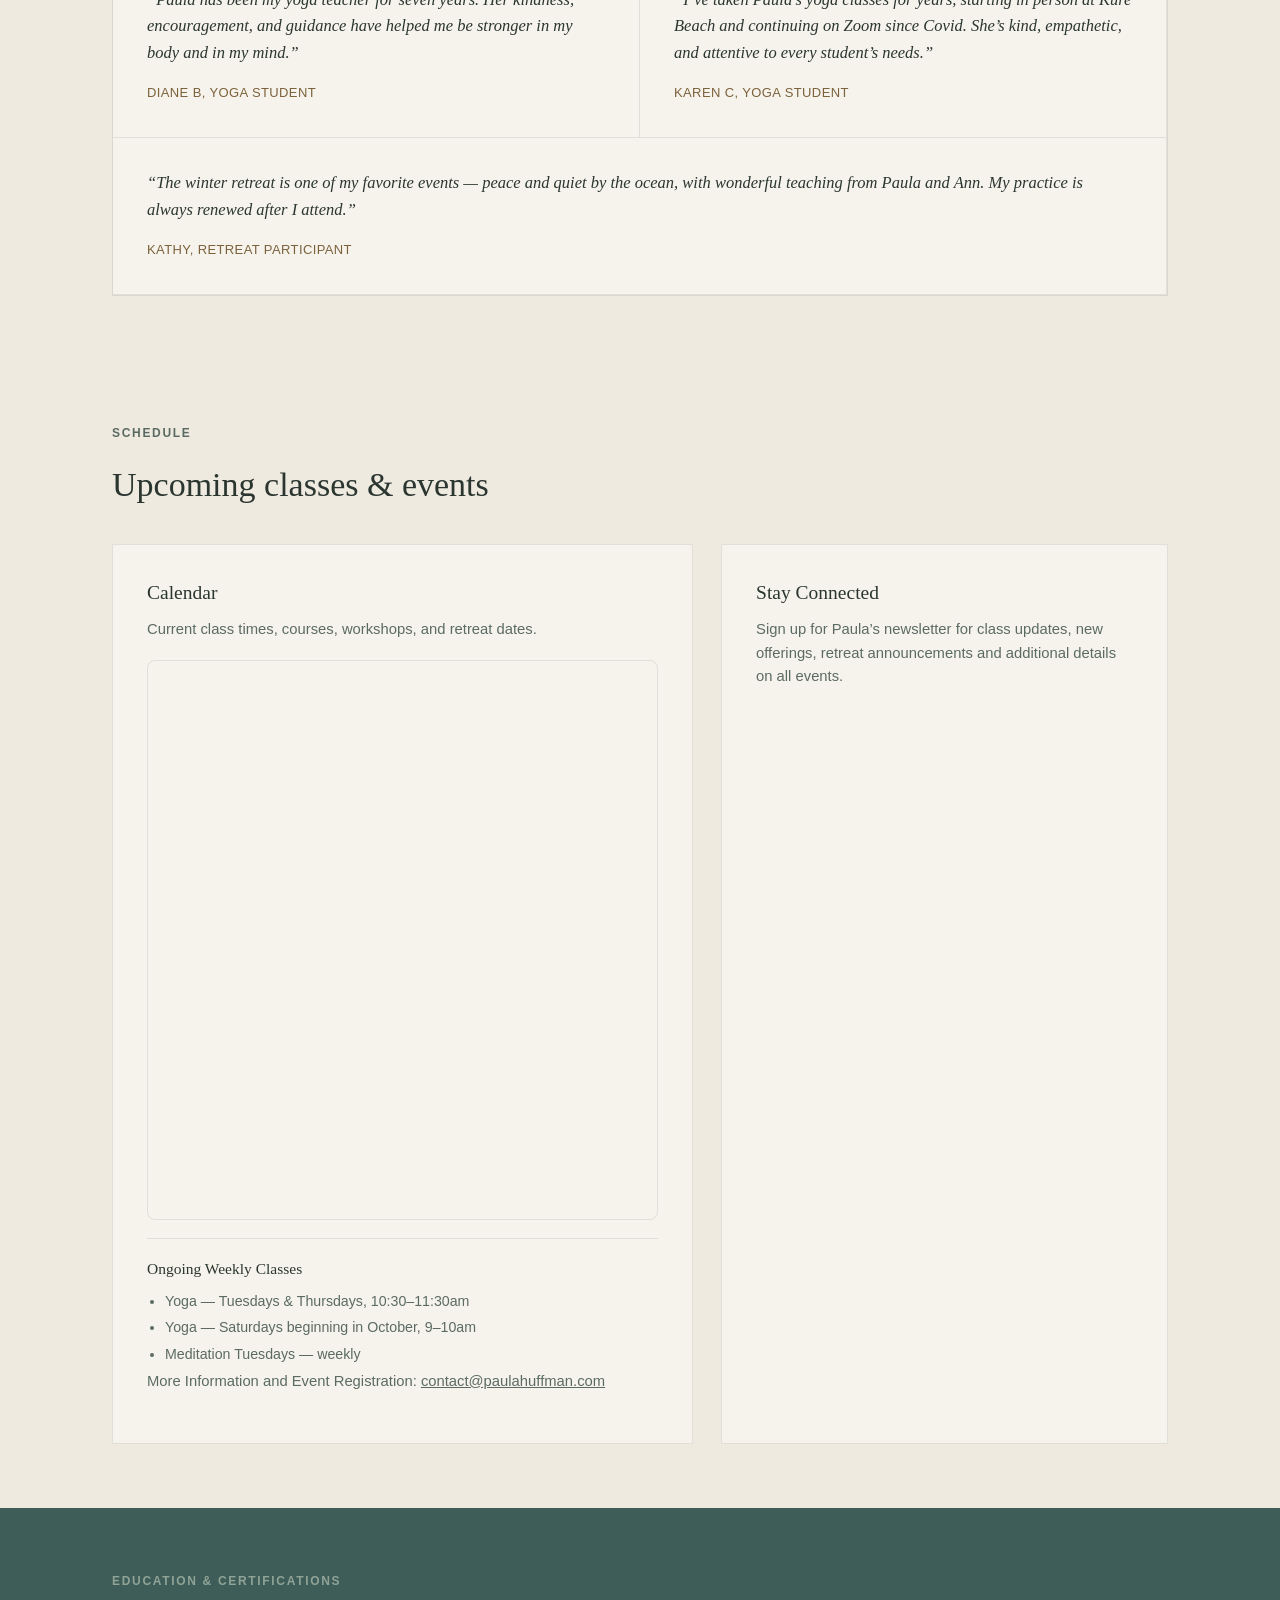
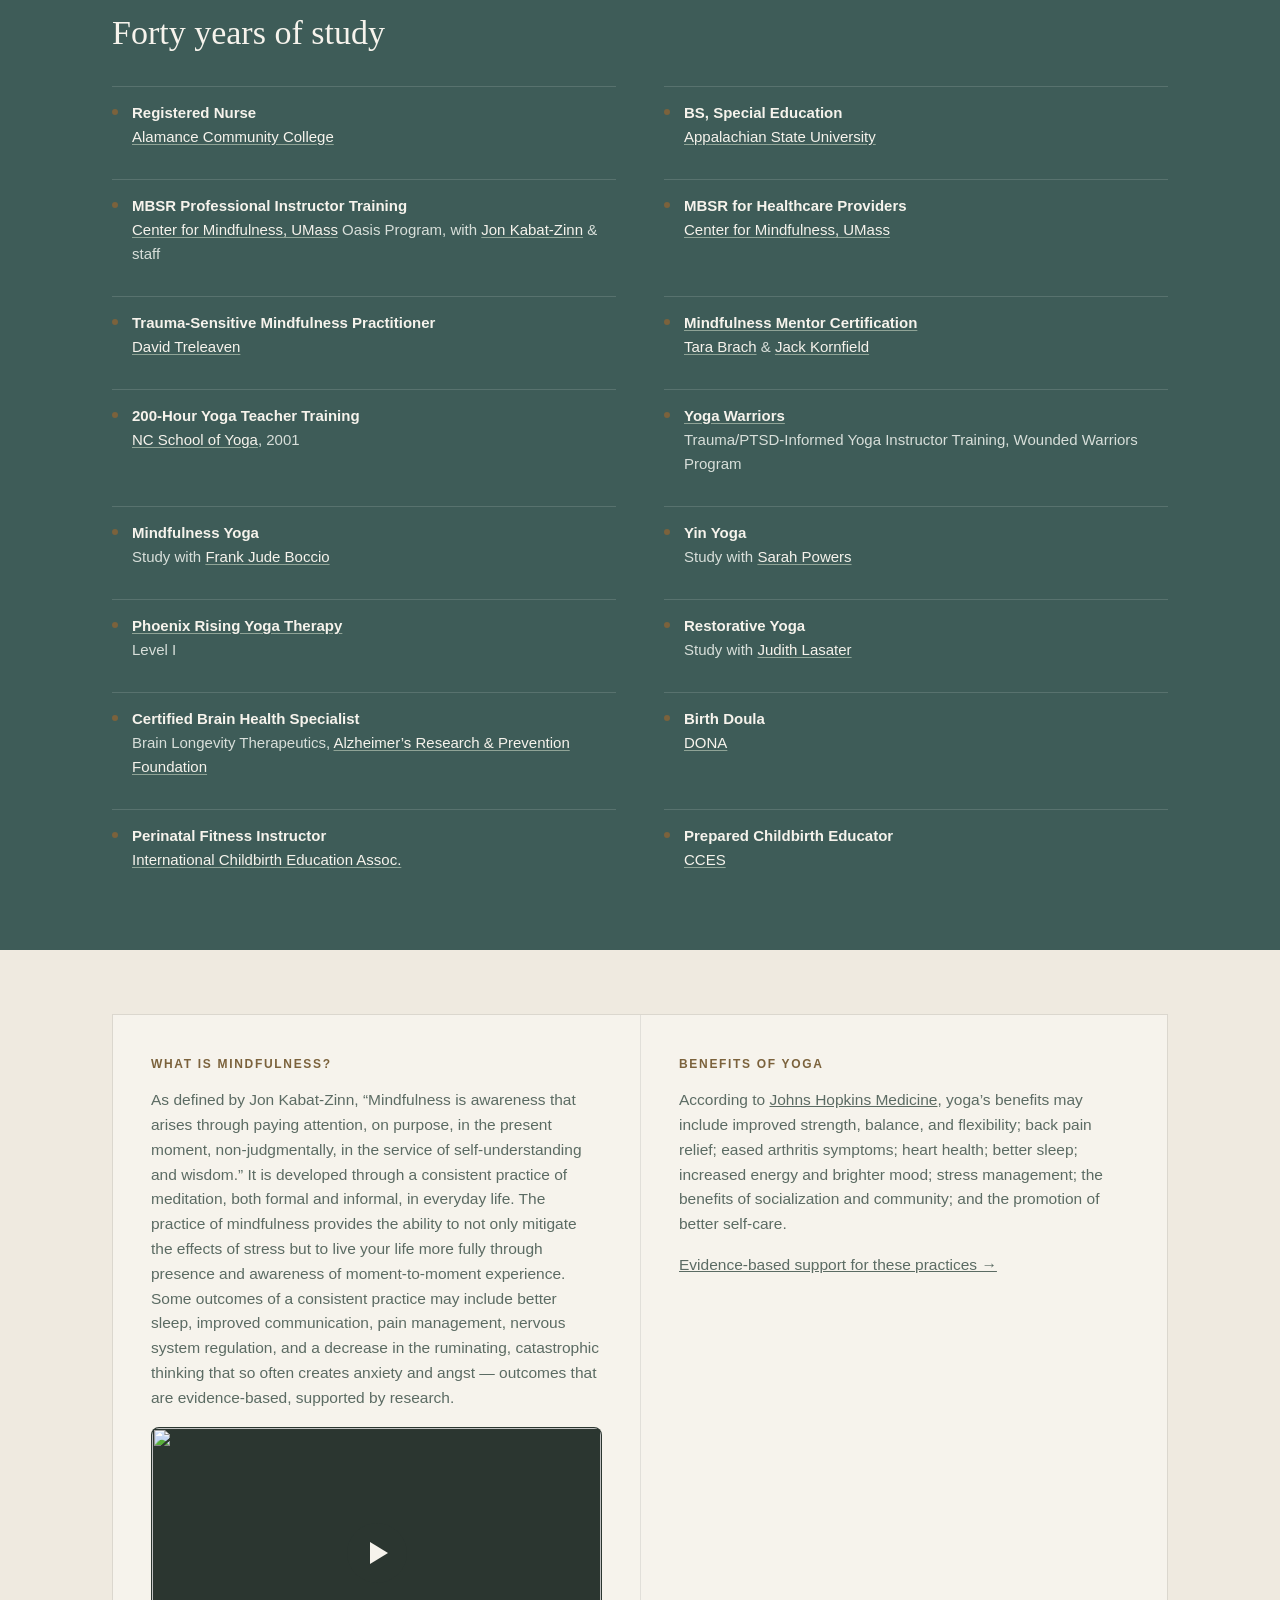
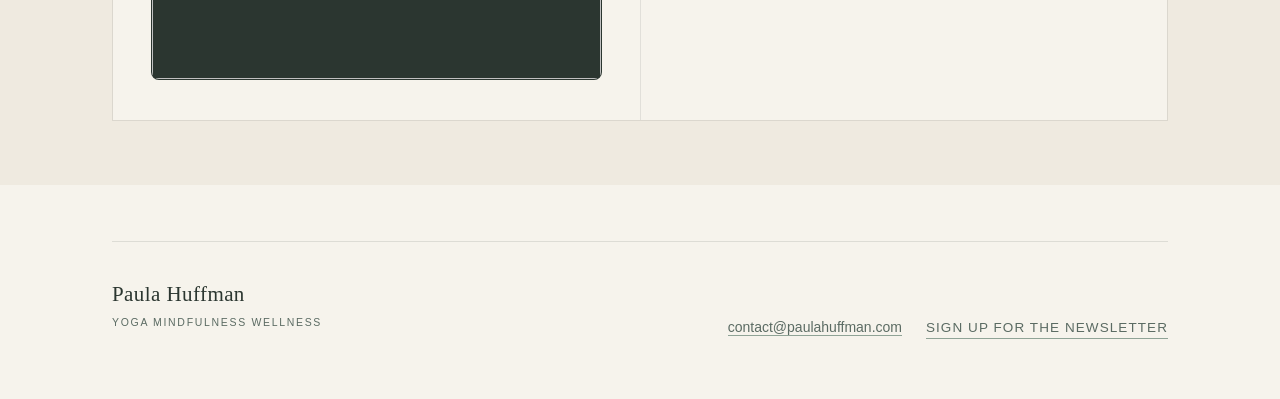
==== commit 593eeee4: "Add At a Glance schedule to hero, swap offering photos" ====
--- a/index.html
+++ b/index.html
@@ -105,7 +105,7 @@
             "@type": "Offer",
             "itemOffered": {
               "@type": "Course",
-              "name": "Specialty Workshops & Mini Courses",
+              "name": "Workshops & Mini Courses",
               "description": "1.5-2 hour yoga and mindfulness workshops and mini-courses offered in person and via live Zoom on topics including Yoga & Mindfulness for Sleep and Cultivating Mindfulness in Everyday Life.",
               "provider": { "@id": "https://paulahuffman.com/#person" }
             }
@@ -219,12 +219,53 @@
         <a class="btn-ghost" href="#schedule">View Schedule</a>
       </div>
     </div>
-    <div class="hero-portrait hero-load">
-      <picture>
-        <source srcset="images/hero-portrait.webp" type="image/webp">
-        <img src="images/hero-portrait.jpg" alt="A group meditation circle at one of Paula's yoga and mindfulness retreats" width="1359" height="796" loading="eager" fetchpriority="high" decoding="async">
-      </picture>
-    </div>
+    <aside class="glance hero-load" aria-labelledby="glance-title">
+      <h2 id="glance-title">At a Glance</h2>
+      <p class="glance-sub">Fall and Winter Programs led by Paula Huffman</p>
+        <h3>Virtual</h3>
+        <section>
+          <h4>October</h4>
+          <ul>
+            <li><strong>Complimentary Intro to Mindfulness</strong> <span>7th or 22nd, 6:30&ndash;7:45pm</span></li>
+          </ul>
+        </section>
+        <section>
+          <h4>November</h4>
+          <ul>
+            <li><strong>Adapted MBSR (Mindfulness Based Stress Reduction)</strong> <span>2nd, 9th, 26th, 6:15&ndash;7:45pm</span></li>
+          </ul>
+        </section>
+        <section>
+          <h4>January</h4>
+          <ul>
+            <li><strong>Mindfulness Based Stress Reduction Course</strong> <span>Jan 14&ndash;March 4th, 6&ndash;8:30pm</span></li>
+          </ul>
+        </section>
+        <h3>Wilmington and Vicinity Locals</h3>
+        <section>
+          <h4>October</h4>
+          <ul>
+            <li><strong>Cultivating Mindfulness in Everyday Life</strong> <span>14th, 6&ndash;8pm. Stillpoint Counseling and Wellness</span></li>
+            <li><strong>Introduction to Mindfulness &amp; Meditation</strong> <span>17th, 9:30&ndash;11am. Kure Beach Yoga</span></li>
+            <li><strong>Restorative Yoga Workshop</strong> <span>18th, 3&ndash;5pm. Stillpoint Counseling and Wellness</span></li>
+          </ul>
+        </section>
+        <section>
+          <h4>November</h4>
+          <ul>
+            <li><strong>Restorative Yoga</strong> <span>Sunday, date TBD. Stillpoint Counseling and Wellness</span></li>
+            <li><strong>Yoga and Meditation for Better Sleep Workshop</strong> <span>15th, 3&ndash;5pm. Kure Beach Yoga</span></li>
+          </ul>
+        </section>
+        <h3>Chapel Hill and Vicinity Locals</h3>
+        <section>
+          <h4>October</h4>
+          <ul>
+            <li><strong>A Day of Wellness Retreat</strong> <span>24th, 8:30am&ndash;4:30pm. New Hope Camp &amp; Conference Center</span></li>
+          </ul>
+        </section>
+      <a class="btn-ghost" href="#schedule">Full calendar &rarr;</a>
+    </aside>
   </div>
 </section>
 
@@ -265,7 +306,7 @@
       <article class="service-card has-photo">
         <div class="service-photo"><picture>
           <source srcset="images/offering-mbsr-8week.webp" type="image/webp">
-          <img src="images/offering-mbsr-8week.jpg" alt="A group seated in a circle during Paula's MBSR program" width="1400" height="939" loading="lazy" decoding="async">
+          <img src="images/offering-mbsr-8week.jpg" alt="Illustration of a person meditating cross-legged surrounded by a laptop, books, a lamp and a plant" width="1400" height="685" loading="lazy" decoding="async">
         </picture></div>
         <div class="service-body">
           <h3><a href="https://en.wikipedia.org/wiki/Mindfulness-based_stress_reduction" target="_blank" rel="noopener">MBSR</a>: 8-Week Program</h3>
@@ -275,7 +316,7 @@
       <article class="service-card has-photo">
         <div class="service-photo"><picture>
           <source srcset="images/offering-mbsr-adapted.webp" type="image/webp">
-          <img src="images/offering-mbsr-adapted.jpg" alt="A student joining Paula's adapted MBSR program from home via Zoom" width="1400" height="925" loading="lazy" decoding="async">
+          <img src="images/offering-mbsr-adapted.jpg" alt="An overwhelmed office worker covered in sticky notes, her laptop buried in more" width="1237" height="826" loading="lazy" decoding="async">
         </picture></div>
         <div class="service-body">
           <h3><a href="https://en.wikipedia.org/wiki/Mindfulness-based_stress_reduction" target="_blank" rel="noopener">MBSR</a>: Adapted Program for Busy Times</h3>
@@ -285,17 +326,17 @@
       <article class="service-card has-photo">
         <div class="service-photo"><picture>
           <source srcset="images/offering-workshops.webp" type="image/webp">
-          <img src="images/offering-workshops.jpg" alt="Paula guiding students through a standing yoga stretch in a group workshop" width="924" height="1366" style="object-position:center 20%" loading="lazy" decoding="async">
-        </picture></div>
-        <div class="service-body">
-          <h3>Specialty Workshops &amp; Mini Courses</h3>
+          <img src="images/offering-workshops.jpg" alt="A group seated in a circle during Paula's MBSR program" width="1400" height="939" loading="lazy" decoding="async">
+        </picture></div>
+        <div class="service-body">
+          <h3>Workshops &amp; Mini Courses</h3>
           <p>1.5&ndash;2 hour workshops and mini-courses in both yoga and mindfulness, offered in person and via live Zoom on varying topics including Yoga &amp; Mindfulness for Sleep, Cultivating Mindfulness in Everyday Life, Complimentary Introduction to Mindfulness, Orientations to MBSR, Meditation Tuesdays, and more.</p>
         </div>
       </article>
       <article class="service-card has-photo">
         <div class="service-photo"><picture>
           <source srcset="images/offering-brain-health.webp" type="image/webp">
-          <img src="images/offering-brain-health.jpg" alt="A group discussion during Paula's Brain Health & Wellness course" width="1400" height="936" loading="lazy" decoding="async">
+          <img src="images/offering-brain-health.jpg" alt="Illustration of a brain, one half blue and one half magenta, with rays of light" width="1400" height="875" loading="lazy" decoding="async">
         </picture></div>
         <div class="service-body">
           <h3>Brain Health &amp; Wellness Course</h3>
@@ -321,7 +362,7 @@
       <article class="service-card has-photo">
         <div class="service-photo"><picture>
           <source srcset="images/offering-seasonal-retreat.webp" type="image/webp">
-          <img src="images/offering-seasonal-retreat.jpg" alt="Students in seated mindfulness meditation during one of Paula's yoga classes" width="1200" height="770" loading="lazy" decoding="async">
+          <img src="images/offering-seasonal-retreat.jpg" alt="Three women talking over tea in a sunlit room beside a window onto the trees" width="1237" height="822" loading="lazy" decoding="async">
         </picture></div>
         <div class="service-body">
           <h3>Seasonal Wellness Retreat</h3>
@@ -331,7 +372,7 @@
       <article class="service-card has-photo">
         <div class="service-photo"><picture>
           <source srcset="images/offering-beach-retreat.webp" type="image/webp">
-          <img src="images/offering-beach-retreat.jpg" alt="The beach boardwalk at Trinity Center in Salter Path, NC, site of Paula's yoga and meditation beach retreat" width="816" height="1144" loading="lazy" decoding="async">
+          <img src="images/offering-beach-retreat.jpg" alt="A small group meditating on the beach beside a sparkling sea" width="1400" height="931" loading="lazy" decoding="async">
         </picture></div>
         <div class="service-body">
           <h3>Yoga &amp; Meditation Beach Retreat</h3>
@@ -341,7 +382,7 @@
       <article class="service-card has-photo">
         <div class="service-photo"><picture>
           <source srcset="images/offering-private.webp" type="image/webp">
-          <img src="images/offering-private.jpg" alt="Paula demonstrating a standing yoga pose during a private session" width="1329" height="1200" loading="lazy" decoding="async">
+          <img src="images/offering-private.jpg" alt="Students in seated mindfulness meditation during one of Paula's yoga classes" width="1200" height="770" loading="lazy" decoding="async">
         </picture></div>
         <div class="service-body">
           <h3>Specialty &amp; Private Programs</h3>
--- a/css/main.css
+++ b/css/main.css
@@ -33,7 +33,6 @@
   .hero-load.d2{animation-delay:.18s;}
   .hero-load.d3{animation-delay:.30s;}
   .hero-load.d4{animation-delay:.42s;}
-  .hero-portrait.hero-load{animation-delay:.22s;}
 
   @keyframes riseIn{
     to{opacity:1;transform:translateY(0);}
@@ -148,22 +147,21 @@
   }
   .btn-ghost:hover, .btn-ghost:focus-visible{color:var(--ink);border-color:var(--brass);}
 
-  .hero-portrait{
-    position:relative;
-    aspect-ratio:3/2;
-    overflow:hidden;
+  .glance{
+    background:var(--paper);
+    border:1px solid rgba(43,54,48,0.12);
     border-radius:2px;
-    background:var(--paper);
-  }
-  .hero-portrait img{
-    width:100%;height:100%;object-fit:cover;
-    filter:saturate(0.92) contrast(1.02);
-  }
-  .hero-portrait::after{
-    content:"";
-    position:absolute;inset:0;
-    border:1px solid rgba(43,54,48,0.12);
-  }
+    padding:28px 32px 30px;
+  }
+  .glance h2{font-family:var(--serif);font-weight:400;font-size:30px;margin:0 0 4px;color:var(--ink);}
+  .glance-sub{font-size:12.5px;letter-spacing:0.14em;text-transform:uppercase;color:var(--brass);font-weight:600;margin:0 0 18px;}
+  .glance h3{font-size:15px;font-weight:700;color:var(--ink);margin:20px 0 4px;padding-bottom:3px;border-bottom:1px solid var(--sage);}
+  .glance section{padding:0;margin:8px 0 0;}
+  .glance h4{font-size:12.5px;letter-spacing:0.1em;text-transform:uppercase;color:var(--brass);margin:0 0 3px;}
+  .glance ul{list-style:none;margin:0;padding:0;}
+  .glance li{font-size:14.5px;color:var(--slate);margin:0 0 7px;line-height:1.4;}
+  .glance li strong{display:block;color:var(--ink);font-weight:600;}
+  .glance .btn-ghost{display:inline-block;margin-top:14px;}
   section{padding:64px 0;}
 
   .eyebrow-sm{
@@ -440,7 +438,6 @@
     nav{display:none;}
     .hero .wrap{grid-template-columns:1fr;gap:40px;}
     .hero{padding:52px 0 44px;}
-    .hero-portrait{order:-1;max-width:340px;}
     .about .wrap{grid-template-columns:1fr;gap:32px;}
     .context-grid{grid-template-columns:1fr;}
     .context-card + .context-card{border-left:none;border-top:1px solid rgba(43,54,48,0.1);}
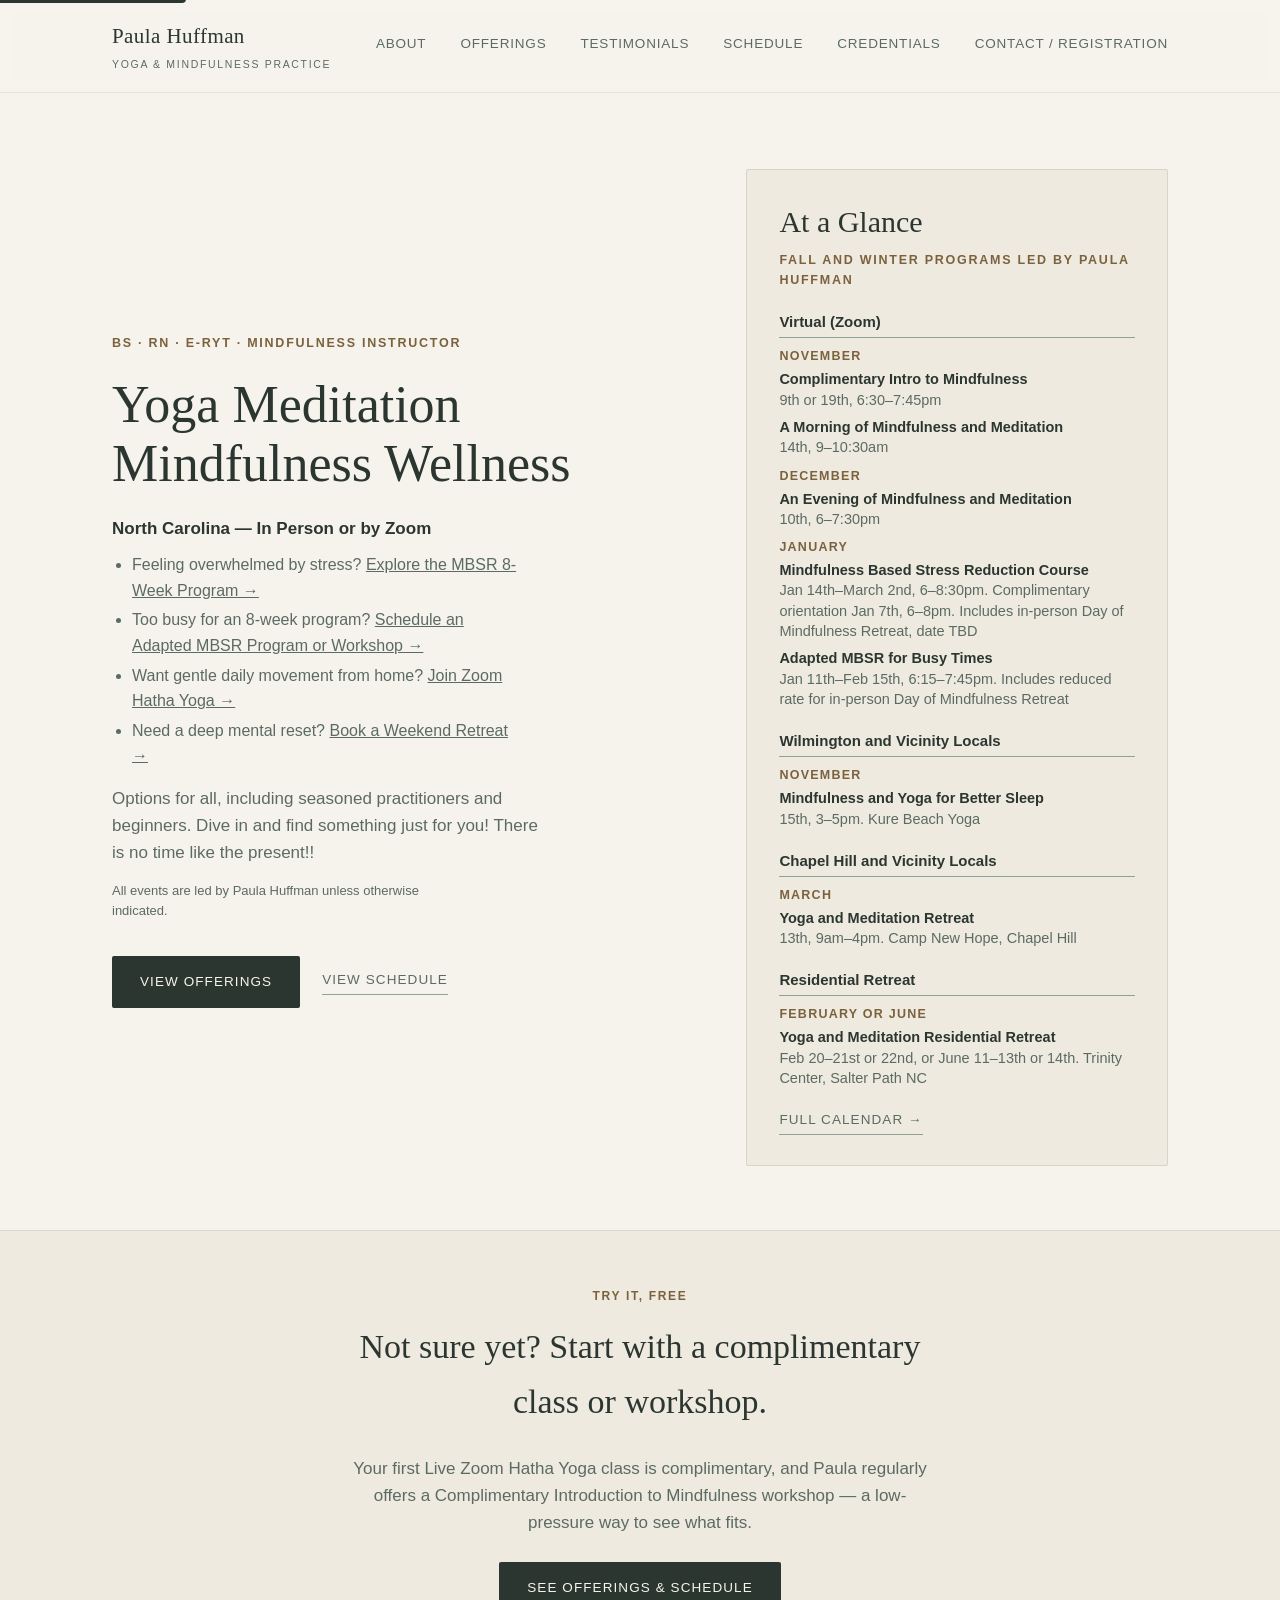
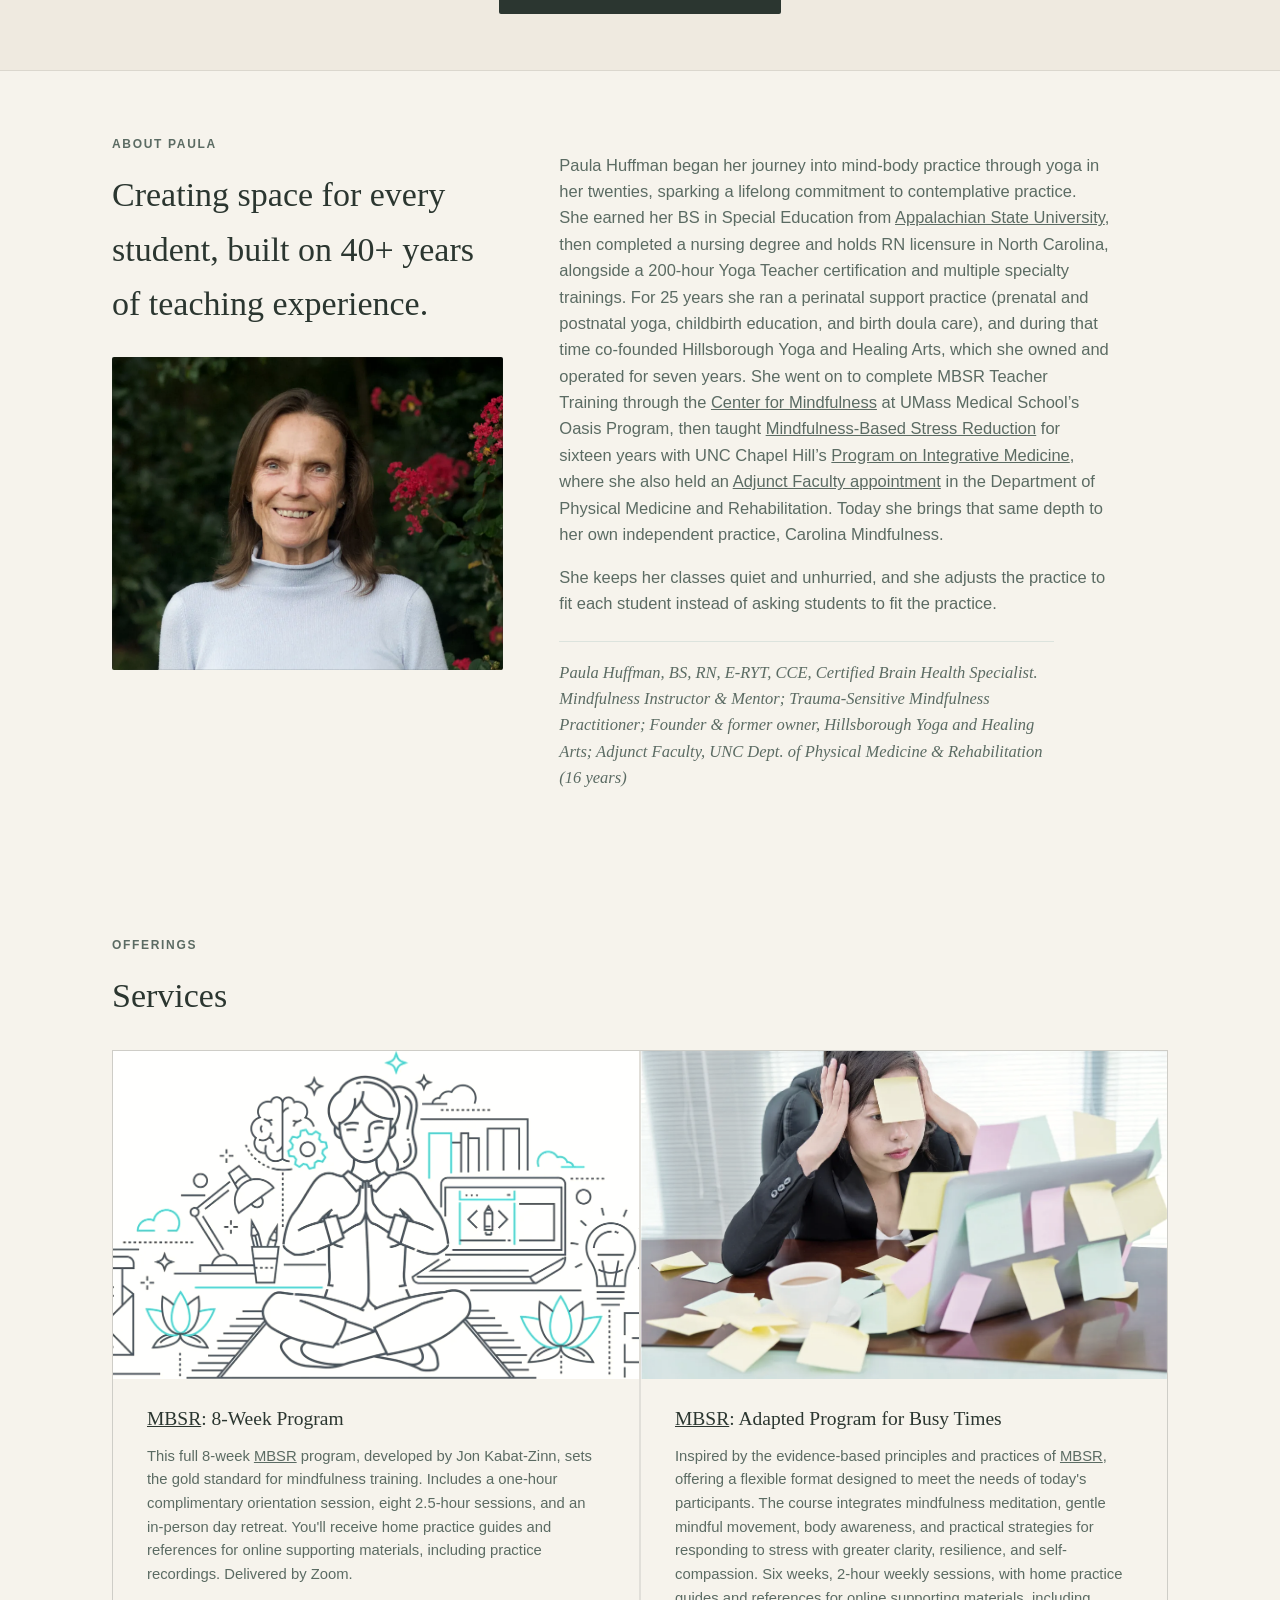
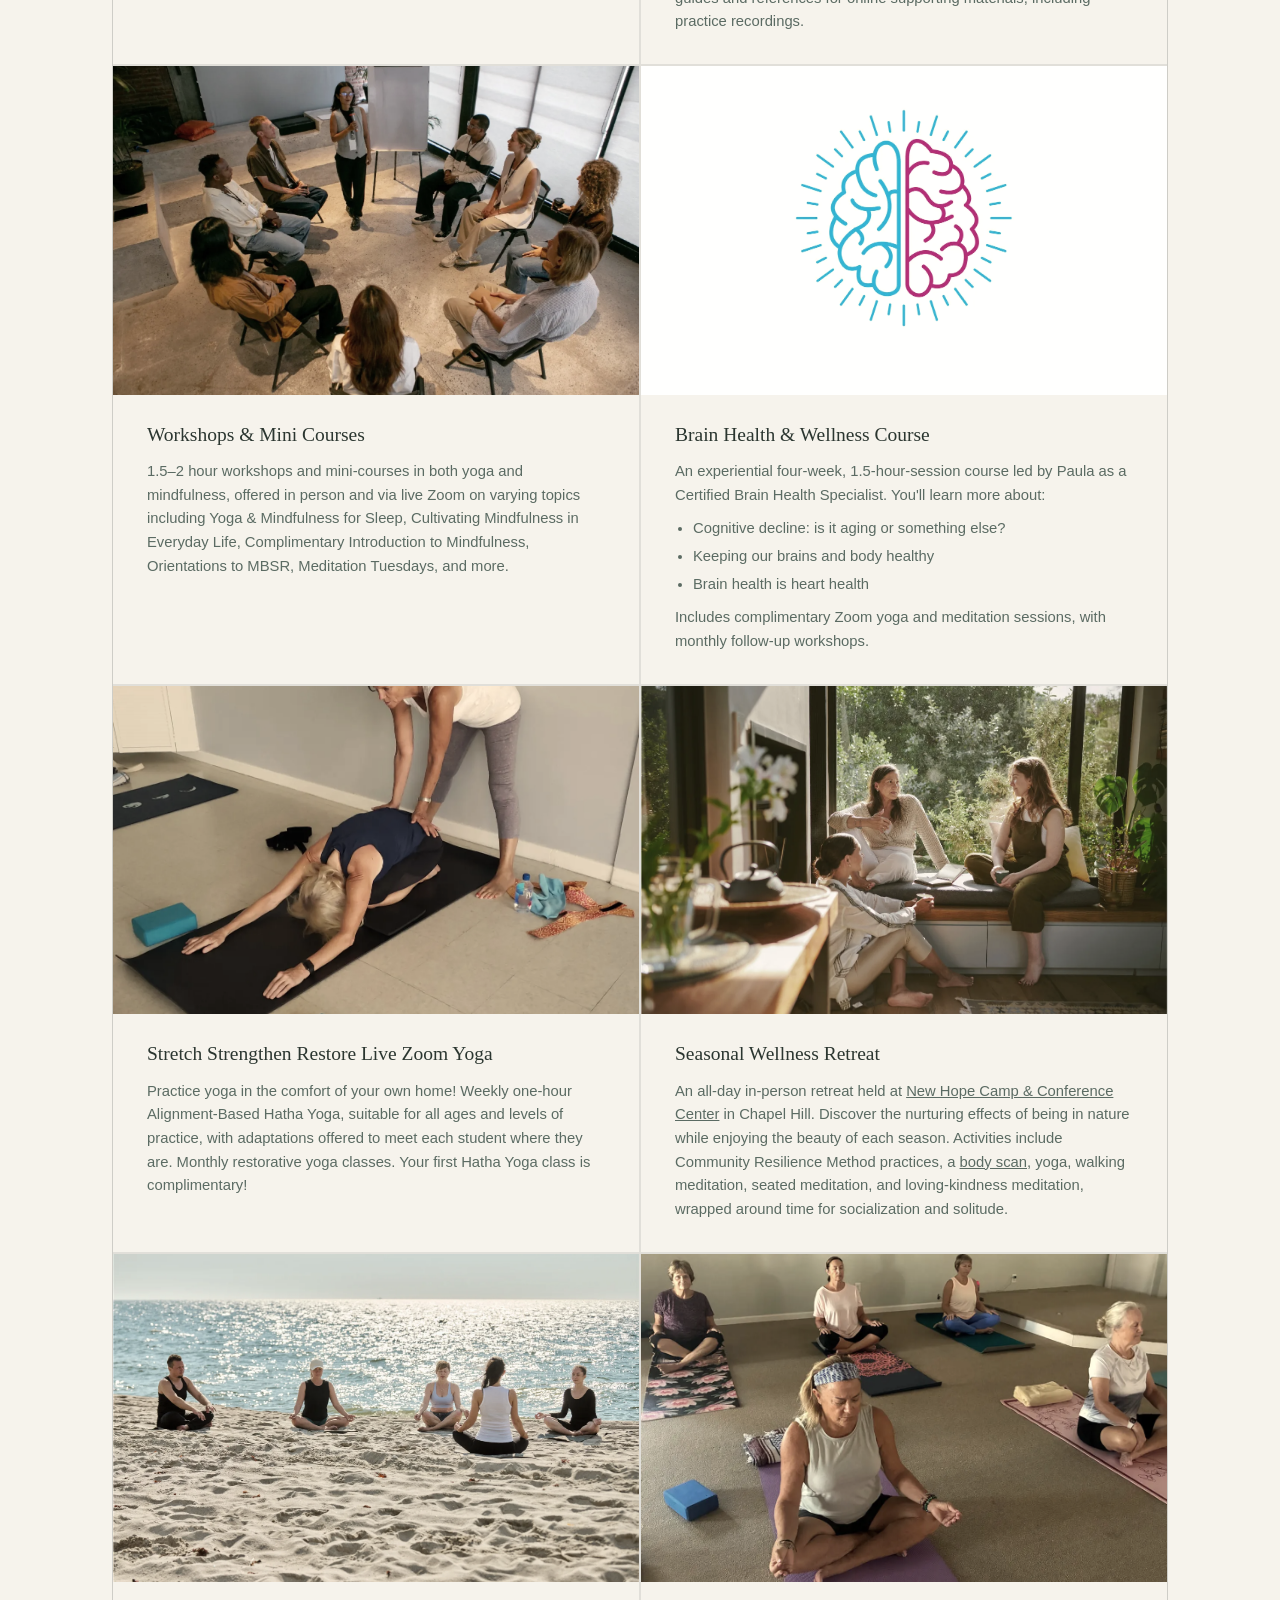
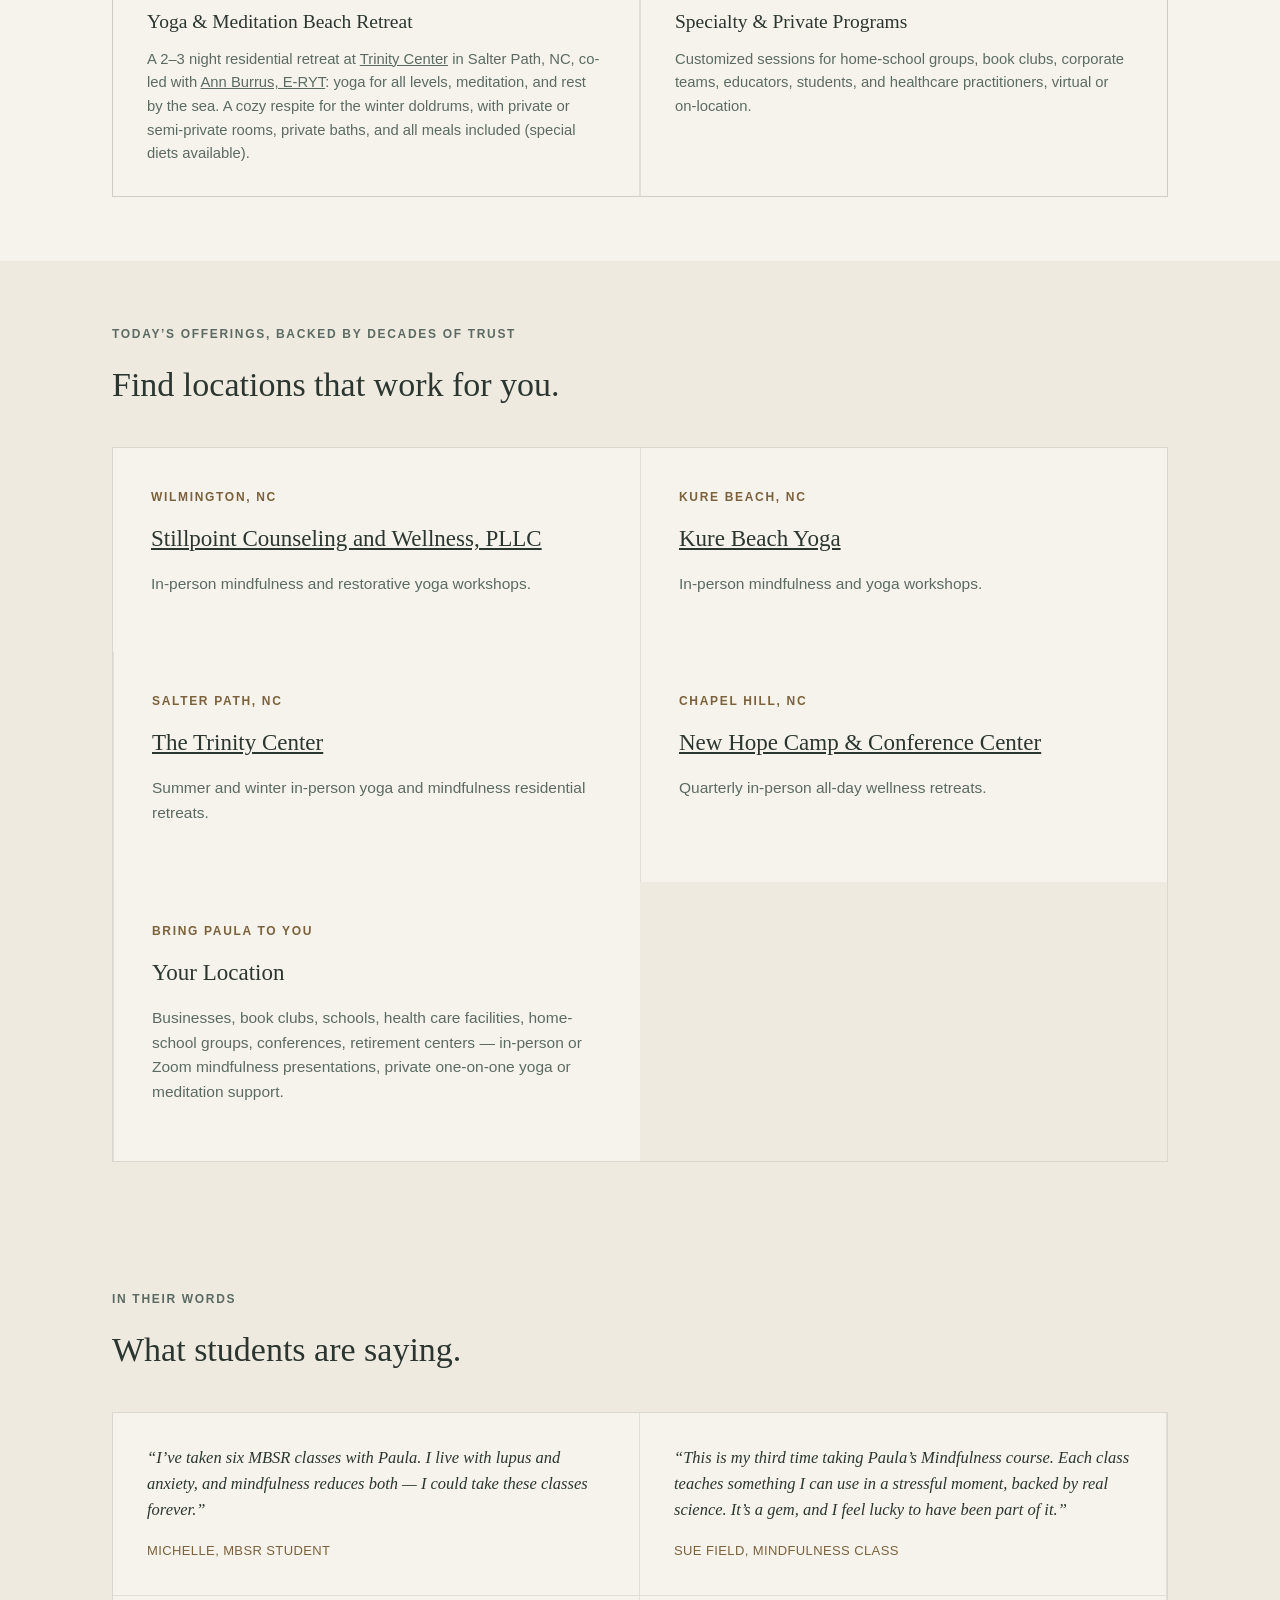
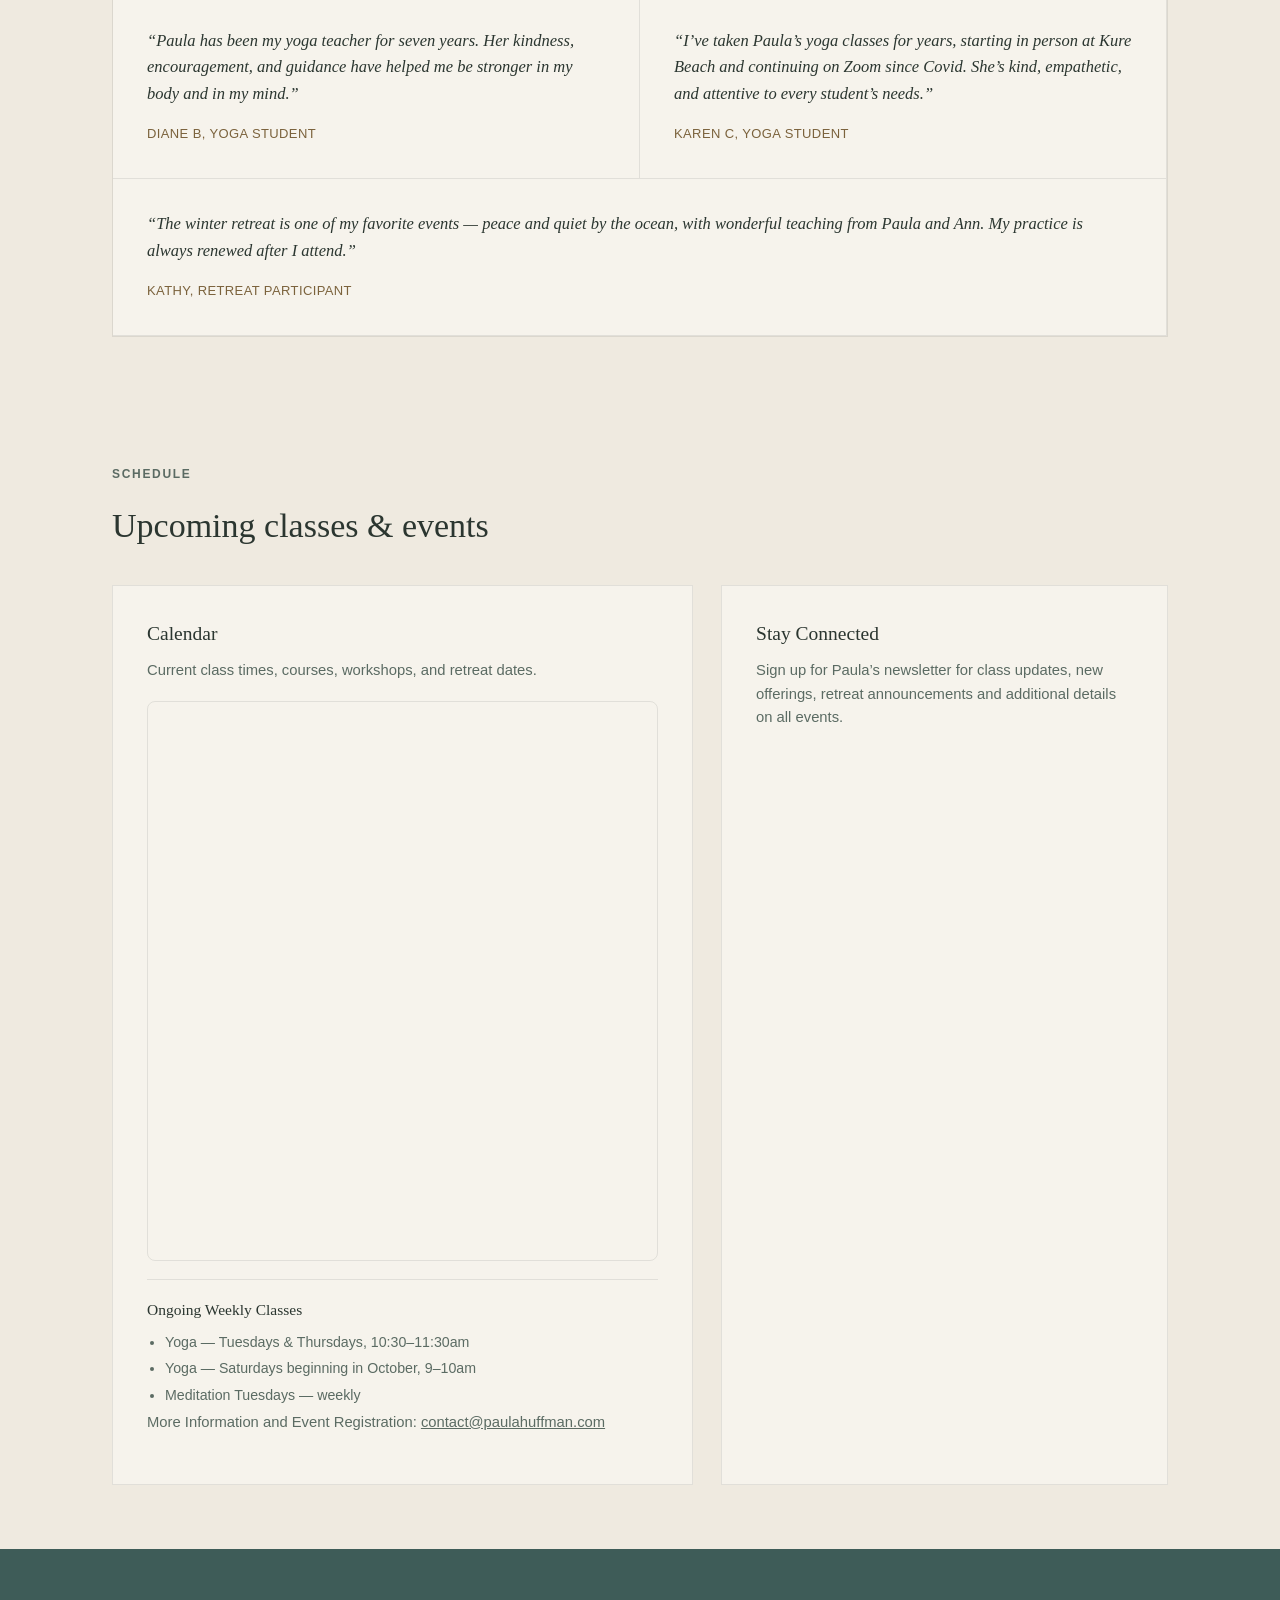
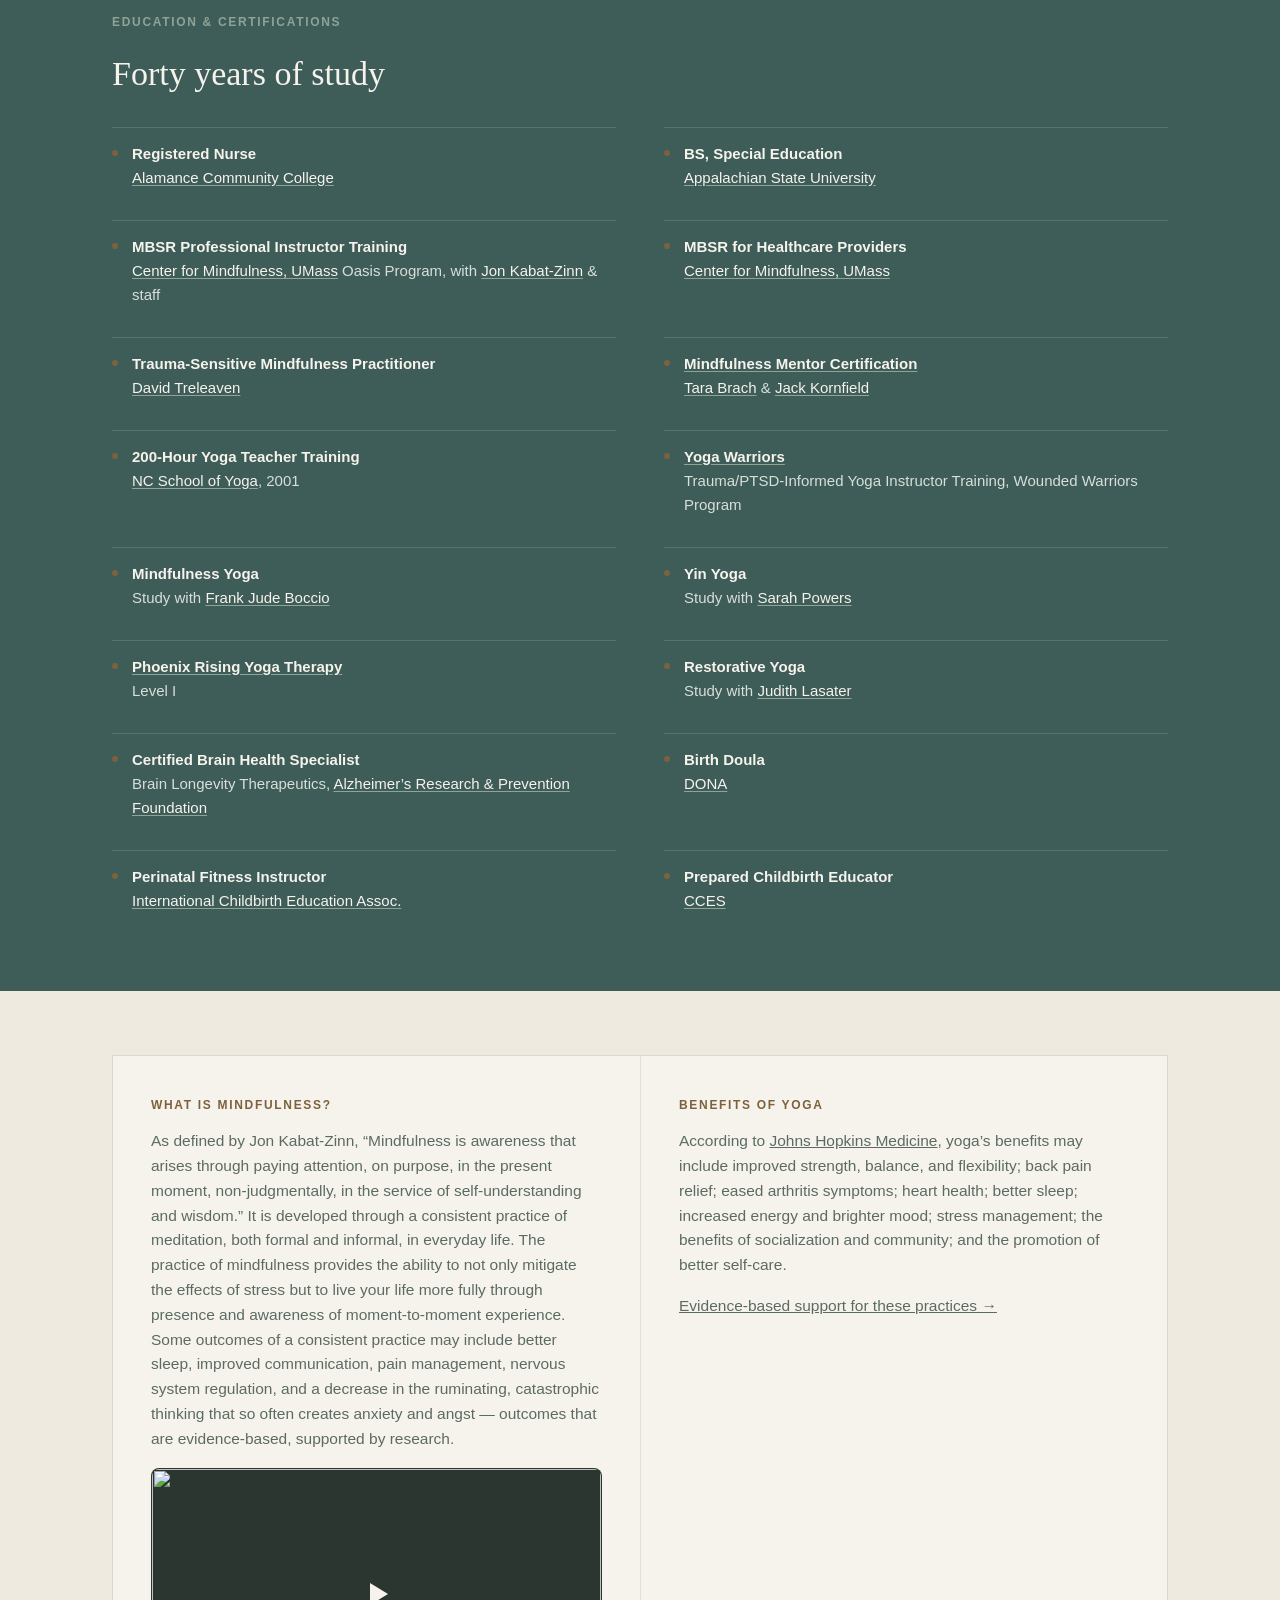
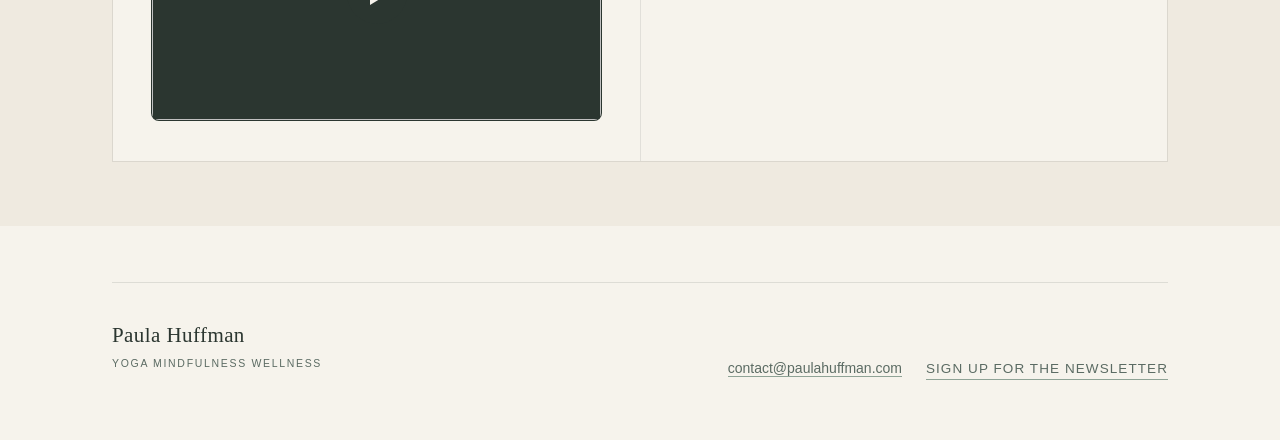
==== commit 64a380f1: "Update At a Glance to Paula's Nov 9 fall/winter schedule" ====
--- a/index.html
+++ b/index.html
@@ -169,7 +169,7 @@
       "name": "Mindfulness Doesn't Clear Your Mind—It Does This Instead",
       "description": "Psychiatrist Dr. Tracey Marks explains how a consistent mindfulness practice changes the brain, including effects on the amygdala and the body's stress response.",
       "thumbnailUrl": ["https://i.ytimg.com/vi/cjkAkGDNiEk/maxresdefault.jpg"],
-      "uploadDate": "2025-10-29",
+      "uploadDate": "2025-10-29T00:00:00-04:00",
       "duration": "PT9M38S",
       "embedUrl": "https://www.youtube-nocookie.com/embed/cjkAkGDNiEk"
     }
@@ -222,46 +222,46 @@
     <aside class="glance hero-load" aria-labelledby="glance-title">
       <h2 id="glance-title">At a Glance</h2>
       <p class="glance-sub">Fall and Winter Programs led by Paula Huffman</p>
-        <h3>Virtual</h3>
+        <h3>Virtual (Zoom)</h3>
         <section>
-          <h4>October</h4>
-          <ul>
-            <li><strong>Complimentary Intro to Mindfulness</strong> <span>7th or 22nd, 6:30&ndash;7:45pm</span></li>
+          <h4>November</h4>
+          <ul>
+            <li><strong>Complimentary Intro to Mindfulness</strong> <span>9th or 19th, 6:30&ndash;7:45pm</span></li>
+            <li><strong>A Morning of Mindfulness and Meditation</strong> <span>14th, 9&ndash;10:30am</span></li>
           </ul>
         </section>
         <section>
-          <h4>November</h4>
-          <ul>
-            <li><strong>Adapted MBSR (Mindfulness Based Stress Reduction)</strong> <span>2nd, 9th, 26th, 6:15&ndash;7:45pm</span></li>
+          <h4>December</h4>
+          <ul>
+            <li><strong>An Evening of Mindfulness and Meditation</strong> <span>10th, 6&ndash;7:30pm</span></li>
           </ul>
         </section>
         <section>
           <h4>January</h4>
           <ul>
-            <li><strong>Mindfulness Based Stress Reduction Course</strong> <span>Jan 14&ndash;March 4th, 6&ndash;8:30pm</span></li>
+            <li><strong>Mindfulness Based Stress Reduction Course</strong> <span>Jan 14th&ndash;March 2nd, 6&ndash;8:30pm. Complimentary orientation Jan 7th, 6&ndash;8pm. Includes in-person Day of Mindfulness Retreat, date TBD</span></li>
+            <li><strong>Adapted MBSR for Busy Times</strong> <span>Jan 11th&ndash;Feb 15th, 6:15&ndash;7:45pm. Includes reduced rate for in-person Day of Mindfulness Retreat</span></li>
           </ul>
         </section>
         <h3>Wilmington and Vicinity Locals</h3>
         <section>
-          <h4>October</h4>
-          <ul>
-            <li><strong>Cultivating Mindfulness in Everyday Life</strong> <span>14th, 6&ndash;8pm. Stillpoint Counseling and Wellness</span></li>
-            <li><strong>Introduction to Mindfulness &amp; Meditation</strong> <span>17th, 9:30&ndash;11am. Kure Beach Yoga</span></li>
-            <li><strong>Restorative Yoga Workshop</strong> <span>18th, 3&ndash;5pm. Stillpoint Counseling and Wellness</span></li>
-          </ul>
-        </section>
-        <section>
           <h4>November</h4>
           <ul>
-            <li><strong>Restorative Yoga</strong> <span>Sunday, date TBD. Stillpoint Counseling and Wellness</span></li>
-            <li><strong>Yoga and Meditation for Better Sleep Workshop</strong> <span>15th, 3&ndash;5pm. Kure Beach Yoga</span></li>
+            <li><strong>Mindfulness and Yoga for Better Sleep</strong> <span>15th, 3&ndash;5pm. Kure Beach Yoga</span></li>
           </ul>
         </section>
         <h3>Chapel Hill and Vicinity Locals</h3>
         <section>
-          <h4>October</h4>
-          <ul>
-            <li><strong>A Day of Wellness Retreat</strong> <span>24th, 8:30am&ndash;4:30pm. New Hope Camp &amp; Conference Center</span></li>
+          <h4>March</h4>
+          <ul>
+            <li><strong>Yoga and Meditation Retreat</strong> <span>13th, 9am&ndash;4pm. Camp New Hope, Chapel Hill</span></li>
+          </ul>
+        </section>
+        <h3>Residential Retreat</h3>
+        <section>
+          <h4>February or June</h4>
+          <ul>
+            <li><strong>Yoga and Meditation Residential Retreat</strong> <span>Feb 20&ndash;21st or 22nd, or June 11&ndash;13th or 14th. Trinity Center, Salter Path NC</span></li>
           </ul>
         </section>
       <a class="btn-ghost" href="#schedule">Full calendar &rarr;</a>
